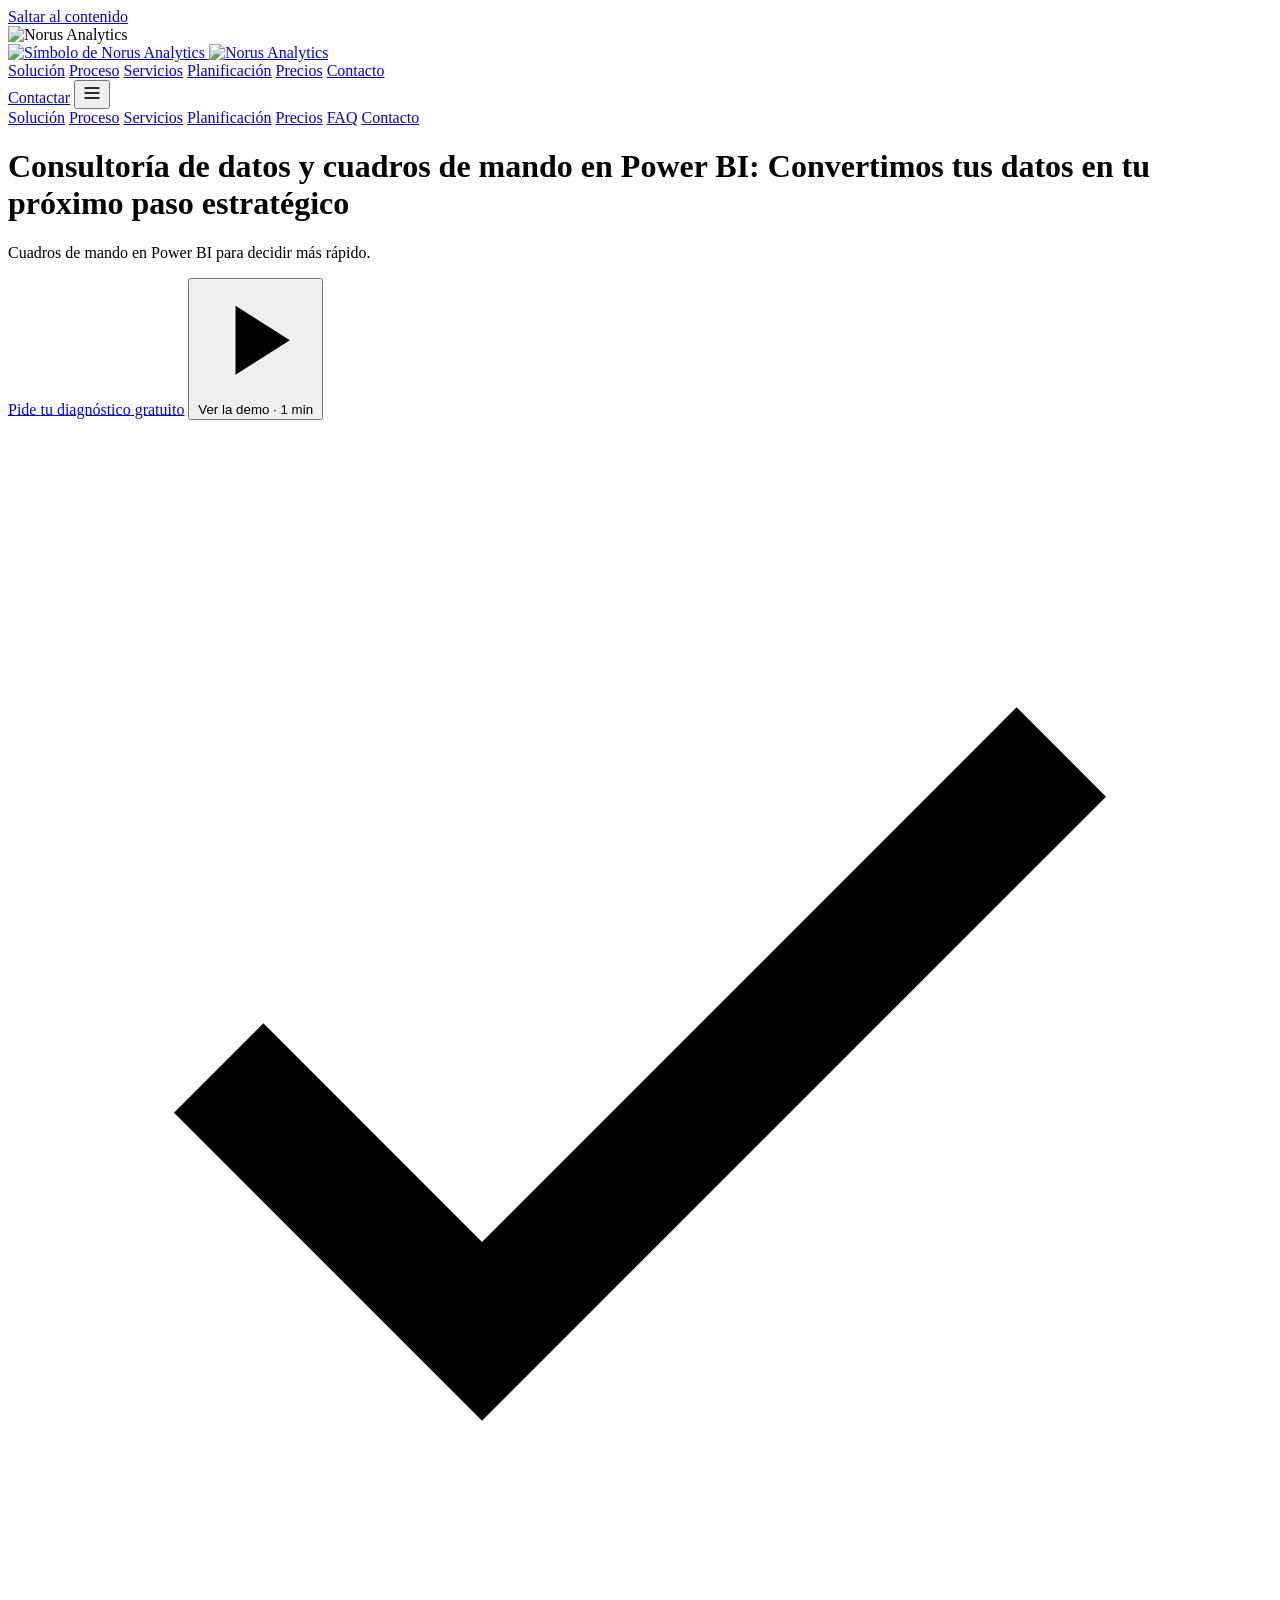
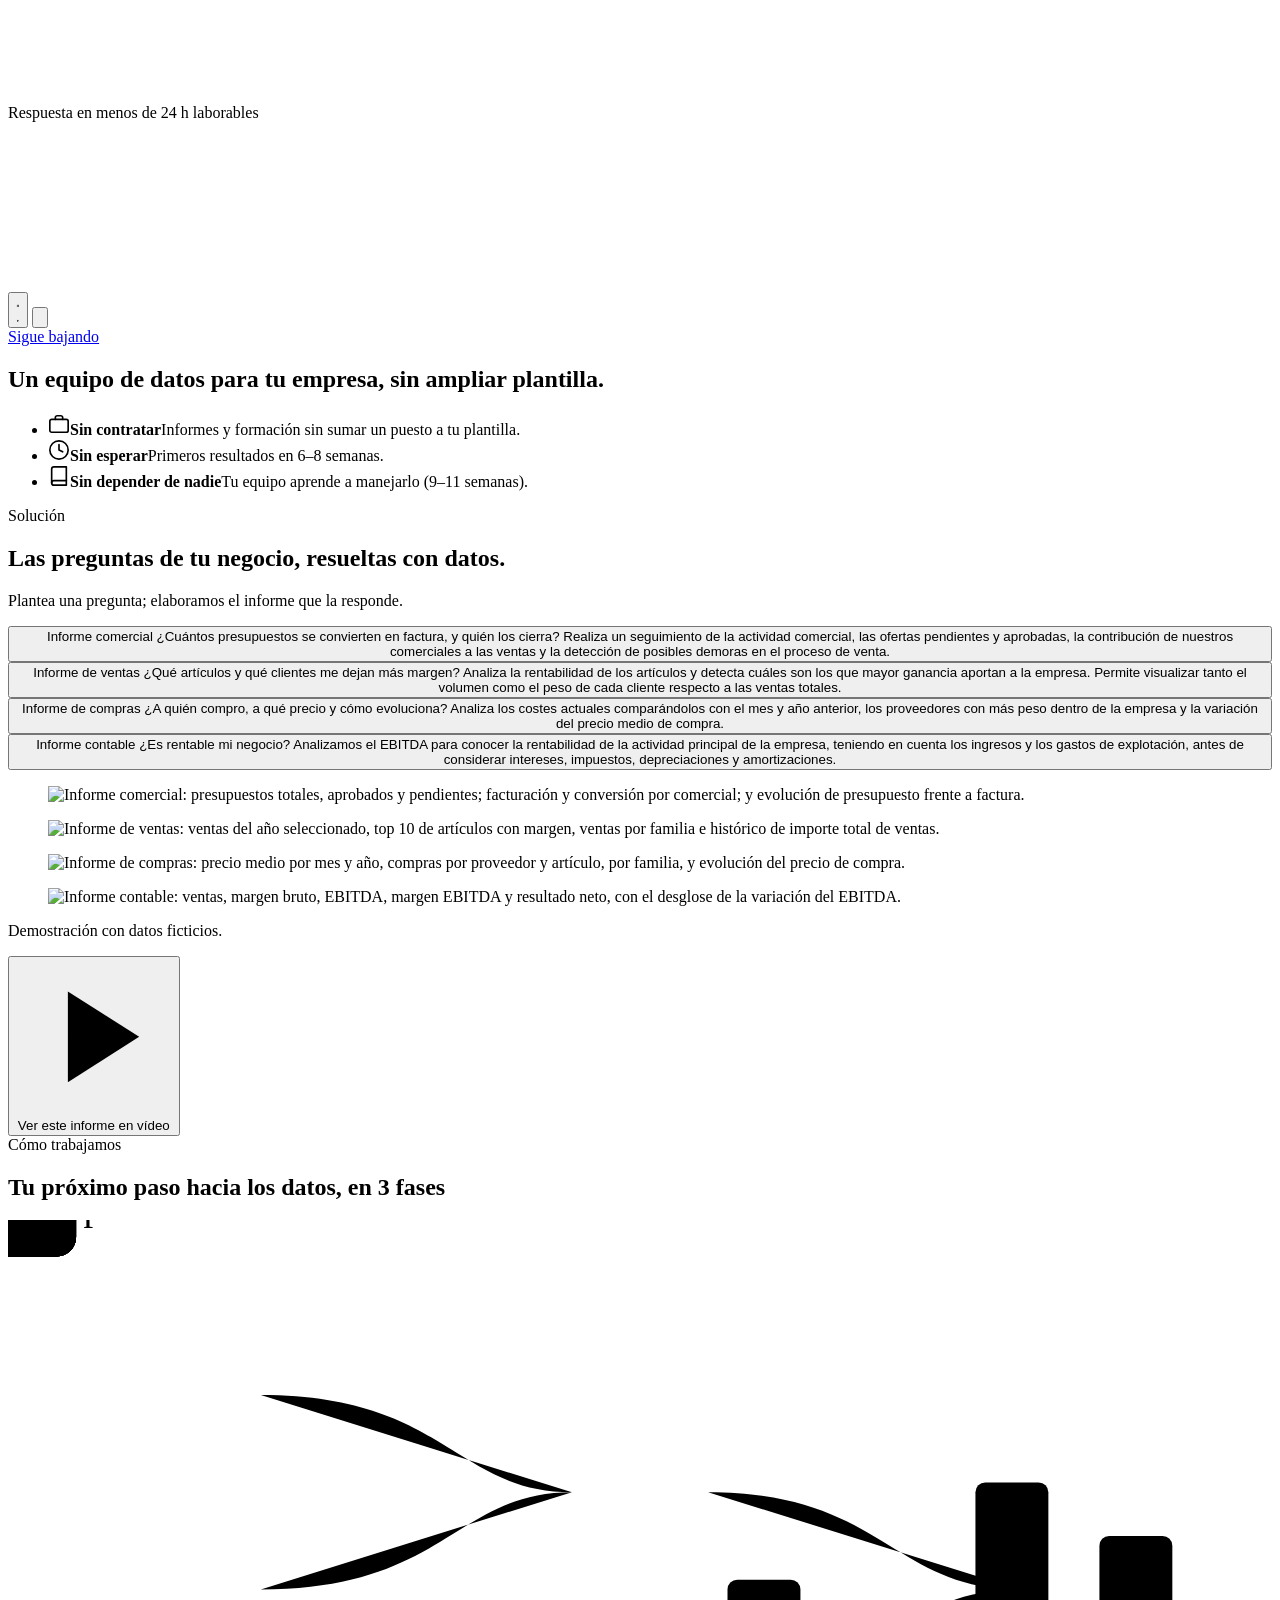
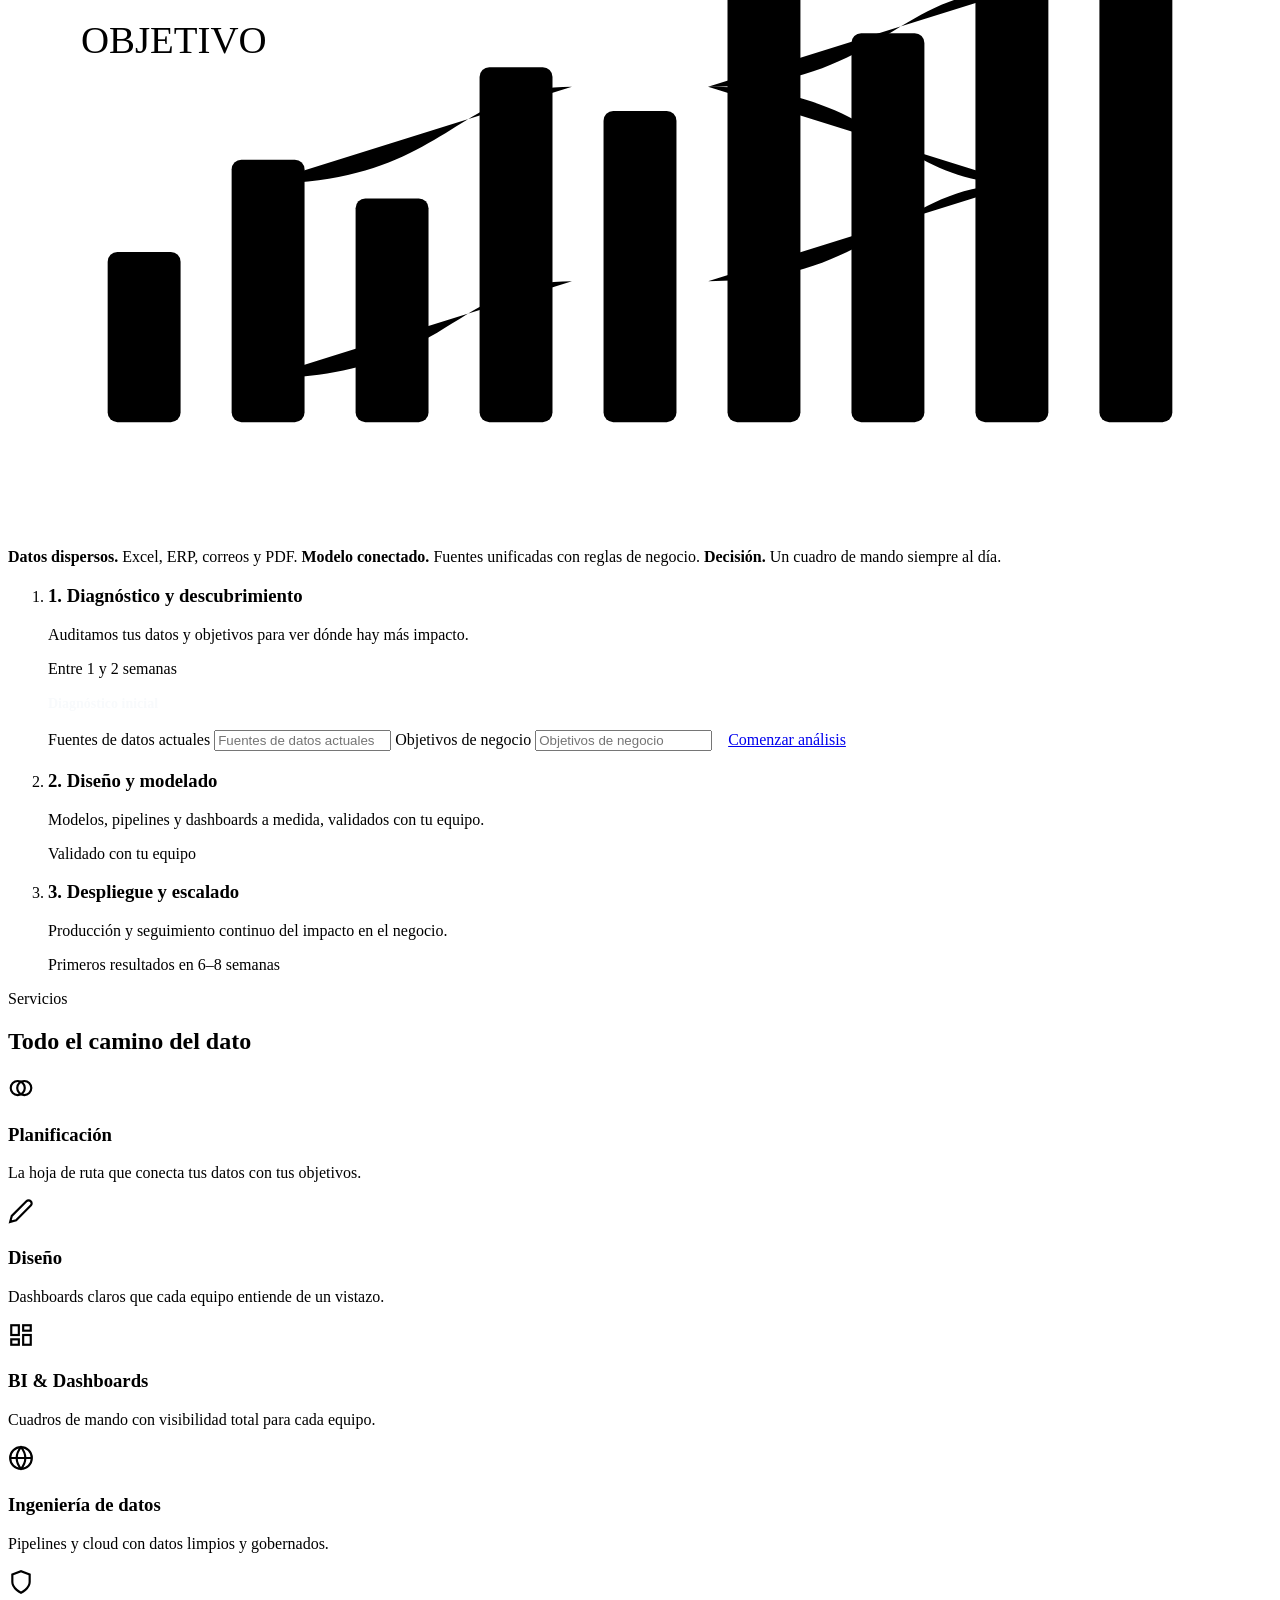
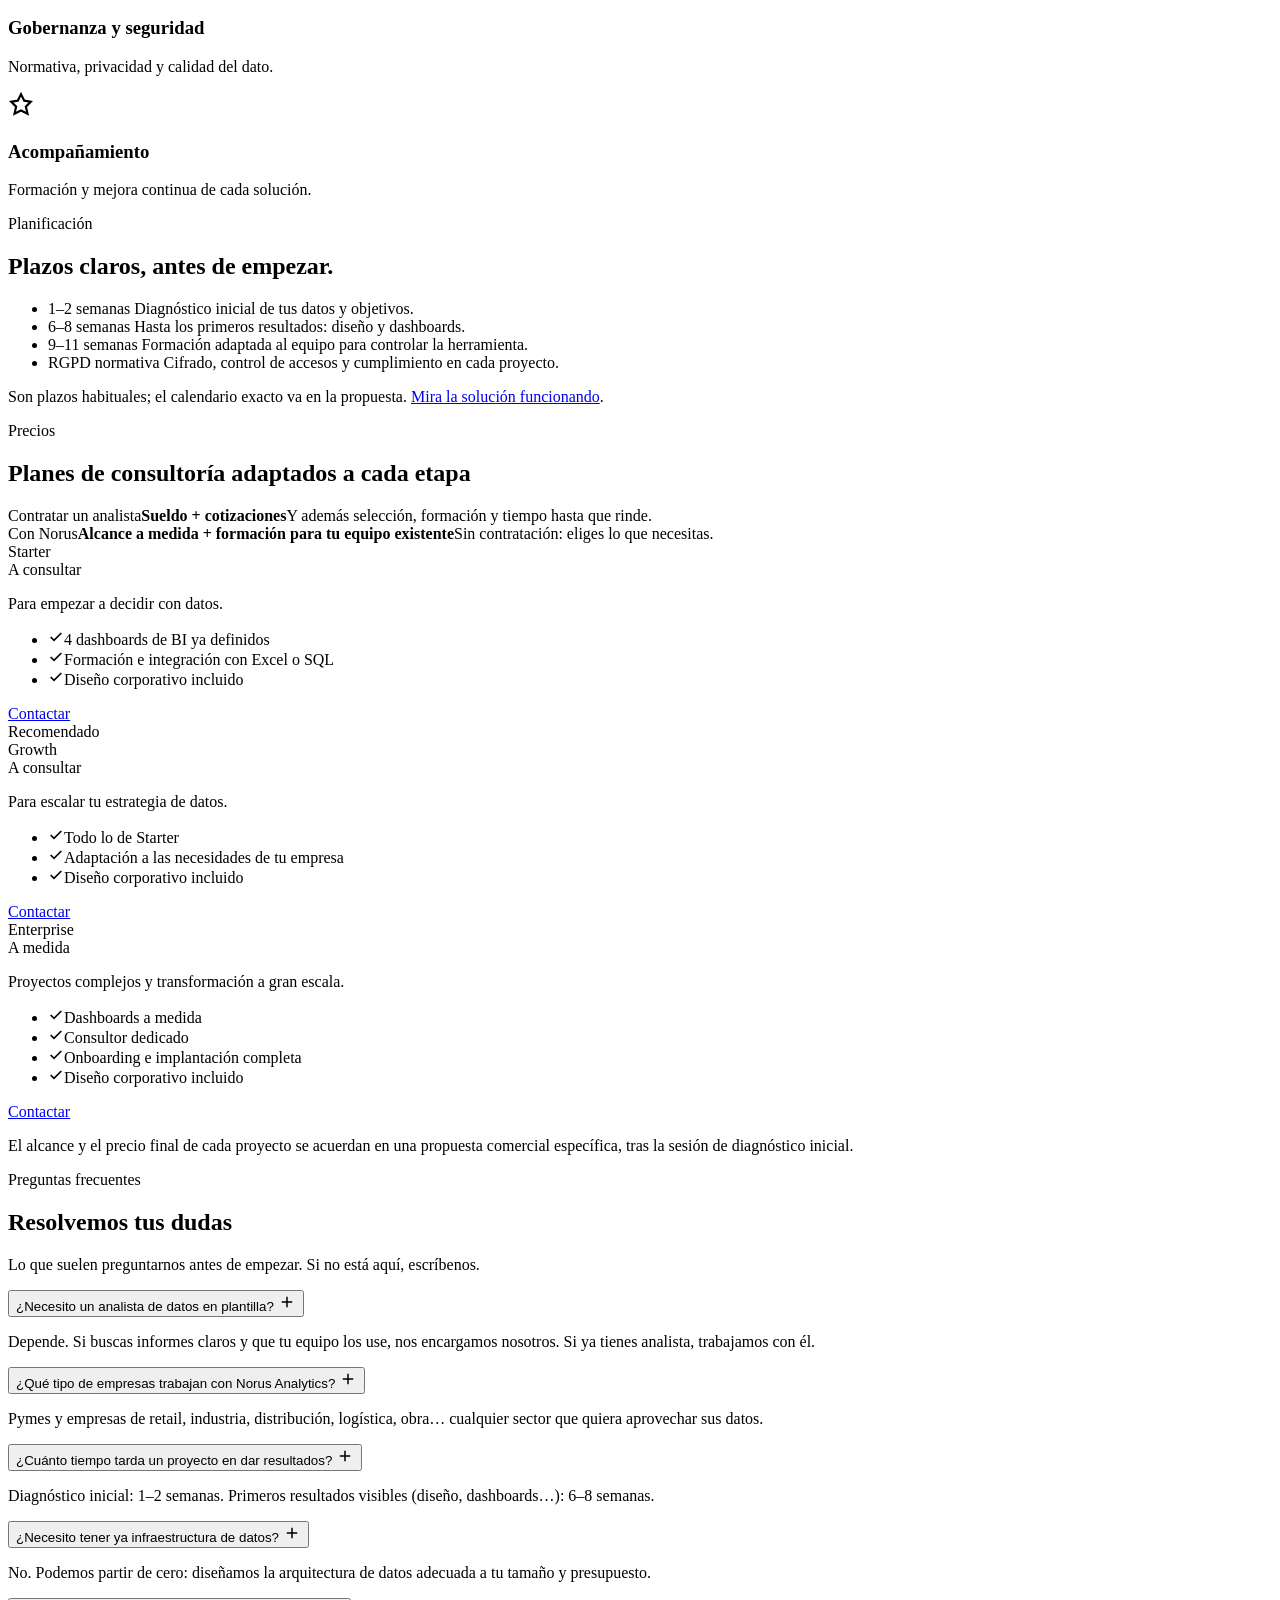
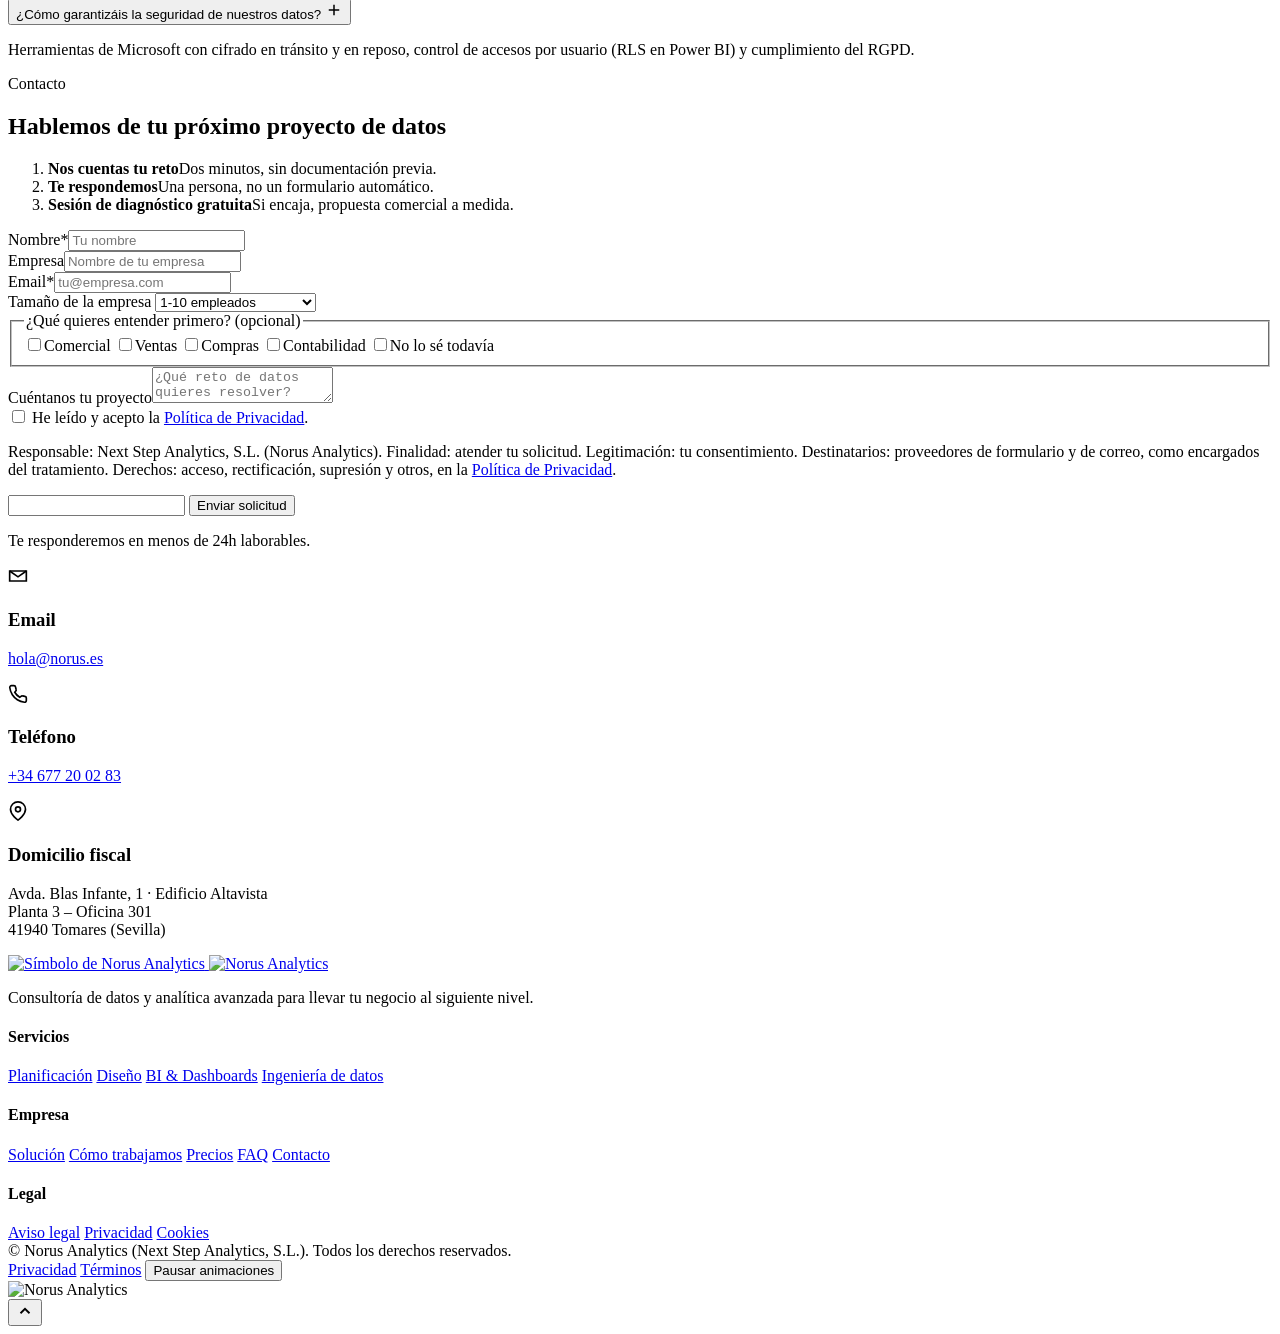
==== index.html @ a2902f73 "Add files via upload" ====
<!DOCTYPE html>
<html lang="es">
<head>
<meta charset="UTF-8" />
<meta http-equiv="Content-Security-Policy" content="default-src 'self'; script-src 'self'; style-src 'self' 'unsafe-inline'; font-src 'self'; img-src 'self' data:; media-src 'self'; connect-src 'self' https://formspree.io; form-action 'self' https://formspree.io; object-src 'none'; base-uri 'self'" />
<meta name="viewport" content="width=device-width, initial-scale=1.0" />
<title>Norus Analytics — Consultoría de datos y Power BI</title>
<meta name="description" content="Cuadros de mando en Power BI para ventas, compras y contabilidad, con consultoría de datos a medida. Diagnóstico inicial gratuito." />
<meta name="robots" content="index, follow, max-image-preview:large" />
<link rel="alternate" hreflang="es" href="https://norus.es/" />

<noscript><style>.reveal,.wi{opacity:1!important;transform:none!important}</style></noscript>

<link rel="canonical" href="https://norus.es/" />

<meta property="og:type" content="website" />
<meta property="og:site_name" content="Norus Analytics" />
<meta property="og:locale" content="es_ES" />
<meta property="og:title" content="Norus Analytics — Consultoría de datos y Power BI" />
<meta property="og:description" content="Convertimos tus datos en tu próximo paso estratégico. Cuadros de mando en Power BI para ventas, compras y contabilidad, con diagnóstico inicial gratuito." />
<meta property="og:url" content="https://norus.es/" />
<meta property="og:image" content="https://norus.es/assets/img/og-cover.png" />
<meta property="og:image:width" content="1200" />
<meta property="og:image:height" content="630" />
<meta property="og:image:alt" content="Norus Analytics: convertimos tus datos en tu próximo paso estratégico" />
<meta name="twitter:card" content="summary_large_image" />
<meta name="twitter:title" content="Norus Analytics — Consultoría de datos y Power BI" />
<meta name="twitter:description" content="Convertimos tus datos en tu próximo paso estratégico. Cuadros de mando en Power BI para ventas, compras y contabilidad, con diagnóstico inicial gratuito." />
<meta name="twitter:image" content="https://norus.es/assets/img/og-cover.png" />

<meta name="theme-color" content="#080B12" />

<link rel="icon" href="assets/img/favicon-32.png" sizes="32x32" type="image/png" />
<link rel="icon" href="assets/img/favicon-64.png" sizes="64x64" type="image/png" />
<link rel="apple-touch-icon" href="assets/img/favicon-180.png" />

<link rel="preload" href="assets/fonts/inter-4-latin.woff2" as="font" type="font/woff2" crossorigin />
<link rel="stylesheet" href="assets/css/norus-web.min.css?v=3bb526b3" />
<script src="assets/js/norus-motion-pref.js?v=bc20a410"></script>

<script type="application/ld+json">
{
  "@context": "https://schema.org",
  "@graph": [
    {
      "@type": "Organization",
      "@id": "https://norus.es/#org",
      "name": "Norus Analytics",
      "legalName": "Next Step Analytics, S.L.",
      "slogan": "Convertimos tus datos en tu próximo paso estratégico",
      "url": "https://norus.es/",
      "logo": "https://norus.es/assets/img/favicon-512.png",
      "email": "hola@norus.es",
      "telephone": "+34677200283",
      "address": {
        "@type": "PostalAddress",
        "streetAddress": "Avda. Blas Infante, 1, Edificio Altavista, Planta 3, Oficina 301",
        "postalCode": "41940",
        "addressLocality": "Tomares",
        "addressRegion": "Sevilla",
        "addressCountry": "ES"
      }
    },
    {
      "@type": "WebSite",
      "@id": "https://norus.es/#web",
      "url": "https://norus.es/",
      "name": "Norus Analytics",
      "alternateName": "Norus",
      "inLanguage": "es-ES",
      "publisher": { "@id": "https://norus.es/#org" }
    },
    {
      "@type": "ProfessionalService",
      "@id": "https://norus.es/#service",
      "name": "Norus Analytics",
      "url": "https://norus.es/",
      "description": "Cuadros de mando en Power BI para ventas, compras y contabilidad, con consultoría de datos, ingeniería de datos y gobernanza del dato.",
      "serviceType": ["Consultoría de datos", "Cuadros de mando en Power BI", "Business Intelligence", "Ingeniería de datos", "Gobernanza del dato"],
      "knowsAbout": ["Power BI", "Business Intelligence", "SQL Server", "Excel"],
      "telephone": "+34677200283",
      "email": "hola@norus.es",
      "address": {
        "@type": "PostalAddress",
        "streetAddress": "Avda. Blas Infante, 1, Edificio Altavista, Planta 3, Oficina 301",
        "postalCode": "41940",
        "addressLocality": "Tomares",
        "addressRegion": "Sevilla",
        "addressCountry": "ES"
      },
      "areaServed": { "@type": "Country", "name": "España" },
      "provider": { "@id": "https://norus.es/#org" }
    }
  ]
}
</script>
</head>
<body>
<a class="skip-link" href="#contenido">Saltar al contenido</a>

<div id="vantaBg" class="vanta-bg"></div>
<div class="bg-scrim" aria-hidden="true"></div>

<div class="preloader" id="preloader">
  <div class="preloader-mark">
    <img src="assets/img/logo-preloader-1100.webp" alt="Norus Analytics"
         class="preloader-logo" width="660" height="431" fetchpriority="high" />
  </div>
  <div class="preloader-bar"><span id="preloaderFill"></span></div>
</div>

<nav class="navbar" id="navbar" aria-label="Principal">
  <div class="container nav-inner">
    <a href="#home" class="brand" aria-label="Norus Analytics">
      <img src="assets/img/logo-mark-140.webp" alt="Símbolo de Norus Analytics" class="brand-mark" width="38" height="44" />
      <span class="brand-divider" aria-hidden="true"></span>
      <img src="assets/img/logo-palabra.svg" alt="Norus Analytics" class="brand-palabra" width="588" height="185" />
    </a>

    <div class="nav-links">
      <a href="#solucion" data-nav="solucion">Solución</a>
      <a href="#proceso" data-nav="proceso">Proceso</a>
      <a href="#servicios" data-nav="servicios">Servicios</a>
      <a href="#planificacion" data-nav="planificacion">Planificación</a>
      <a href="#precios" data-nav="precios">Precios</a>
      <a href="#contacto" data-nav="contacto">Contacto</a>
    </div>

    <div class="nav-cta">
      <a href="#contacto" class="btn btn-primary btn-sm magnetic-btn">Contactar</a>
      <button class="nav-toggle" id="navToggle" aria-label="Abrir menú"
              aria-expanded="false" aria-controls="mobileMenu">
        <svg width="20" height="20" viewBox="0 0 24 24" fill="none" stroke="currentColor" stroke-width="2"><line x1="3" y1="6" x2="21" y2="6"/><line x1="3" y1="12" x2="21" y2="12"/><line x1="3" y1="18" x2="21" y2="18"/></svg>
      </button>
    </div>

    <div class="mobile-menu" id="mobileMenu" data-lenis-prevent>
      <a href="#solucion">Solución</a>
      <a href="#proceso">Proceso</a>
      <a href="#servicios">Servicios</a>
      <a href="#planificacion">Planificación</a>
      <a href="#precios">Precios</a>
      <a href="#faq">FAQ</a>
      <a href="#contacto">Contacto</a>
    </div>
  </div>
  <span class="nav-progress" id="navProgress" aria-hidden="true"></span>
</nav>

<main id="contenido">
<header class="hero" id="home">
  <div class="hero-bg"></div>
  <div class="container">
    <div class="hero-split">

      <div class="hero-copy">
        <h1 data-split><span class="h1-kicker">Consultoría de datos y cuadros de mando en Power BI</span><span class="sr-only">: </span> Convertimos tus datos en tu <span class="accent">próximo paso</span> estratégico</h1>
        <p class="lead reveal" style="--rd:0">Cuadros de mando en Power BI para decidir más rápido.</p>

        <div class="hero-cta reveal" style="--rd:1">
          <a href="#contacto" class="btn btn-primary magnetic-btn">Pide tu diagnóstico gratuito</a>
          <button type="button" class="btn btn-ghost btn-demo" data-demo-open data-demo-t="0">
            <svg class="btn-ico" viewBox="0 0 24 24" fill="currentColor" aria-hidden="true"><path d="M8 5v14l11-7z"/></svg>
            Ver la demo · 1 min
          </button>
        </div>

        <p class="hero-trust reveal" style="--rd:2">
          <svg viewBox="0 0 24 24" fill="none" stroke="currentColor" stroke-width="2.4" aria-hidden="true"><path d="M20 6L9 17l-5-5"/></svg>
          Respuesta en menos de 24 h laborables
        </p>
      </div>

      <div class="hero-rig" id="heroRig">
        <div class="rig-stage">
          <div class="rig-glow" aria-hidden="true"></div>

          <div class="rig-scene">
            <div class="panel">
              <span class="panel-face panel-top" aria-hidden="true"></span>
              <span class="panel-face panel-bottom" aria-hidden="true"></span>
              <span class="panel-face panel-left" aria-hidden="true"></span>
              <span class="panel-face panel-right" aria-hidden="true"></span>
              <span class="panel-back" aria-hidden="true"></span>
              <span class="panel-hump" aria-hidden="true"></span>

              <div class="panel-front">
                <div class="monitor-screen">
                  <video id="heroVideo" class="monitor-video"
                         src="assets/video/norus-corporativo.mp4?v=1"
                         poster="assets/img/corporativo-poster.webp"
                         preload="metadata" autoplay muted loop playsinline></video>
                  <span class="screen-sheen" aria-hidden="true"></span>
                  <span class="screen-env" aria-hidden="true"></span>
                  <span class="screen-vignette" aria-hidden="true"></span>
                </div>
                <div class="monitor-chin">
                  <button class="chin-btn" id="heroVideoToggle" type="button" data-state="playing" aria-label="Pausar la demostración">
                    <svg class="ico-pause" viewBox="0 0 24 24" fill="currentColor" aria-hidden="true"><rect x="6" y="5" width="4" height="14" rx="1"/><rect x="14" y="5" width="4" height="14" rx="1"/></svg>
                    <svg class="ico-play" viewBox="0 0 24 24" fill="currentColor" aria-hidden="true"><path d="M8 5v14l11-7z"/></svg>
                  </button>
                  <button class="chin-btn" type="button" data-demo-open aria-label="Ver la demostración a pantalla completa">
                    <svg viewBox="0 0 24 24" fill="none" stroke="currentColor" stroke-width="2.4" stroke-linecap="round" stroke-linejoin="round" aria-hidden="true"><path d="M15 3h6v6M9 21H3v-6M21 3l-7 7M3 21l7-7"/></svg>
                  </button>
                </div>
              </div>
            </div>

            <div class="stand" aria-hidden="true">
              <span class="stand-base"><i></i></span>
              <span class="stand-neck"><i></i></span>
            </div>

            <span class="rig-table" aria-hidden="true"></span>
          </div>
        </div>
      </div>

    </div>

    <a class="hero-scroll" href="#servicios">
      <span class="hs-rail" aria-hidden="true"></span>
      Sigue bajando
    </a>
  </div>
</header>

<dialog class="demo-modal" id="demoModal" aria-labelledby="demoModalTitle">
  <div class="demo-modal-head">
    <div>
      <h2 id="demoModalTitle">Sistema de Inteligencia · demostración con Power BI</h2>
      <p>Informe comercial, ventas, compras y contable construido por Norus Analytics.</p>
    </div>
    <button type="button" class="demo-close" aria-label="Cerrar la demostración">
      <svg width="18" height="18" viewBox="0 0 24 24" fill="none" stroke="currentColor" stroke-width="2.2"><path d="M18 6L6 18M6 6l12 12"/></svg>
    </button>
  </div>
  <div class="demo-chapters" role="group" aria-label="Ir a un informe">
    <button type="button" data-t="12" aria-pressed="false">Comercial</button>
    <button type="button" data-t="20" aria-pressed="false">Ventas</button>
    <button type="button" data-t="28" aria-pressed="false">Compras</button>
    <button type="button" data-t="36" aria-pressed="false">Contable</button>
  </div>
  <video id="demoModalVideo" src="assets/video/norus-corporativo.mp4?v=1" poster="assets/img/corporativo-poster.webp" preload="none" controls playsinline></video>
</dialog>

<div class="scroll-funnel" aria-hidden="true">
  <span class="sf-beam"></span>
  <span class="sf-haze"></span>
</div>

<section class="ventajas" aria-labelledby="ventajas-t">
  <div class="container">
    <h2 class="ventajas-t" id="ventajas-t">Un equipo de datos para tu empresa, sin ampliar plantilla.</h2>
    <ul class="ventajas-list" data-stagger>
      <li><span class="v-ico" aria-hidden="true"><svg width="22" height="22" viewBox="0 0 24 24" fill="none" stroke="currentColor" stroke-width="1.8" stroke-linecap="round" stroke-linejoin="round"><rect x="2" y="7" width="20" height="14" rx="2"/><path d="M16 7V5a2 2 0 0 0-2-2h-4a2 2 0 0 0-2 2v2"/></svg></span><b>Sin contratar</b><span>Informes y formación sin sumar un puesto a tu plantilla.</span></li>
      <li><span class="v-ico" aria-hidden="true"><svg width="22" height="22" viewBox="0 0 24 24" fill="none" stroke="currentColor" stroke-width="1.8" stroke-linecap="round" stroke-linejoin="round"><circle cx="12" cy="12" r="10"/><path d="M12 6v6l4 2"/></svg></span><b>Sin esperar</b><span>Primeros resultados en 6–8 semanas.</span></li>
      <li><span class="v-ico" aria-hidden="true"><svg width="22" height="22" viewBox="0 0 24 24" fill="none" stroke="currentColor" stroke-width="1.8" stroke-linecap="round" stroke-linejoin="round"><path d="M4 19.5A2.5 2.5 0 0 1 6.5 17H20"/><path d="M6.5 2H20v20H6.5A2.5 2.5 0 0 1 4 19.5v-15A2.5 2.5 0 0 1 6.5 2z"/></svg></span><b>Sin depender de nadie</b><span>Tu equipo aprende a manejarlo (9–11 semanas).</span></li>
    </ul>
  </div>
</section>

<section class="section" id="solucion" aria-labelledby="solucion-t">
  <div class="section-glow"><span class="g1"></span><span class="g2"></span></div>
  <div class="container">
    <header class="sec-head">
      <div class="eyebrow">Solución</div>
      <h2 class="h2" id="solucion-t" data-split>Las preguntas de tu negocio, resueltas con datos.</h2>
      <div class="sec-side">
        <p>Plantea una pregunta; elaboramos el informe que la responde.</p>
      </div>
    </header>

    <div class="explorer reveal" data-explorer>
      <div class="explorer-tabs" role="tablist" aria-label="Preguntas y sus informes">
        <button class="et" role="tab" id="et-comercial" aria-selected="true" aria-controls="shot-comercial" data-t="12">
          <span class="et-n">Informe comercial</span>
          <span class="et-q">¿Cuántos presupuestos se convierten en factura, y quién los cierra?</span>
          <span class="et-d"><span>Realiza un seguimiento de la actividad comercial, las ofertas pendientes y aprobadas, la contribución de nuestros comerciales a las ventas y la detección de posibles demoras en el proceso de venta.</span></span>
        </button>
        <button class="et" role="tab" id="et-ventas" aria-selected="false" aria-controls="shot-ventas" tabindex="-1" data-t="20">
          <span class="et-n">Informe de ventas</span>
          <span class="et-q">¿Qué artículos y qué clientes me dejan más margen?</span>
          <span class="et-d"><span>Analiza la rentabilidad de los artículos y detecta cuáles son los que mayor ganancia aportan a la empresa. Permite visualizar tanto el volumen como el peso de cada cliente respecto a las ventas totales.</span></span>
        </button>
        <button class="et" role="tab" id="et-compras" aria-selected="false" aria-controls="shot-compras" tabindex="-1" data-t="28">
          <span class="et-n">Informe de compras</span>
          <span class="et-q">¿A quién compro, a qué precio y cómo evoluciona?</span>
          <span class="et-d"><span>Analiza los costes actuales comparándolos con el mes y año anterior, los proveedores con más peso dentro de la empresa y la variación del precio medio de compra.</span></span>
        </button>
        <button class="et" role="tab" id="et-contable" aria-selected="false" aria-controls="shot-contable" tabindex="-1" data-t="36">
          <span class="et-n">Informe contable</span>
          <span class="et-q">¿Es rentable mi negocio?</span>
          <span class="et-d"><span>Analizamos el EBITDA para conocer la rentabilidad de la actividad principal de la empresa, teniendo en cuenta los ingresos y los gastos de explotación, antes de considerar intereses, impuestos, depreciaciones y amortizaciones.</span></span>
        </button>
      </div>

      <div class="explorer-stage">
        <div class="shots">
          <figure class="shot is-active" role="tabpanel" id="shot-comercial" aria-labelledby="et-comercial">
            <img src="assets/img/informe-comercial.webp?v=2" width="1260" height="708" loading="lazy" decoding="async"
                 alt="Informe comercial: presupuestos totales, aprobados y pendientes; facturación y conversión por comercial; y evolución de presupuesto frente a factura." />
          </figure>
          <figure class="shot" role="tabpanel" id="shot-ventas" aria-labelledby="et-ventas">
            <img src="assets/img/informe-ventas.webp?v=2" width="1260" height="708" loading="lazy" decoding="async"
                 alt="Informe de ventas: ventas del año seleccionado, top 10 de artículos con margen, ventas por familia e histórico de importe total de ventas." />
          </figure>
          <figure class="shot" role="tabpanel" id="shot-compras" aria-labelledby="et-compras">
            <img src="assets/img/informe-compras.webp?v=2" width="1260" height="708" loading="lazy" decoding="async"
                 alt="Informe de compras: precio medio por mes y año, compras por proveedor y artículo, por familia, y evolución del precio de compra." />
          </figure>
          <figure class="shot" role="tabpanel" id="shot-contable" aria-labelledby="et-contable">
            <img src="assets/img/informe-contable.webp?v=2" width="1260" height="708" loading="lazy" decoding="async"
                 alt="Informe contable: ventas, margen bruto, EBITDA, margen EBITDA y resultado neto, con el desglose de la variación del EBITDA." />
          </figure>
        </div>
        <div class="shot-bar">
          <p class="shot-note">Demostración con datos ficticios.</p>
          <button type="button" class="btn btn-ghost shot-open" data-demo-open data-demo-t="12" id="shotOpen">
            <svg class="btn-ico" viewBox="0 0 24 24" fill="currentColor" aria-hidden="true"><path d="M8 5v14l11-7z"/></svg>
            Ver este informe en vídeo
          </button>
        </div>
      </div>
    </div>
  </div>
</section>

<section class="section" id="proceso" aria-labelledby="proceso-t">
  <div class="section-glow"><span class="g1" style="left:60%; top:-10%;"></span><span class="g2" style="left:-10%; right:auto;"></span></div>
  <div class="container">
    <header class="sec-head">
      <div class="eyebrow">Cómo trabajamos</div>
      <h2 class="h2" id="proceso-t" data-split>Tu próximo paso hacia los datos, en 3 fases</h2>
    </header>

    <div class="journey" id="journey" data-act="3">
      <div class="journey-stage" aria-hidden="true">
        <svg class="jv" viewBox="0 0 520 380" focusable="false">
          <path class="ln" style="--i:0" pathLength="1" d="M104,72 C180,72 184,112 232,112"/>
          <path class="ln" style="--i:1" pathLength="1" d="M104,152 C180,152 184,112 232,112"/>
          <path class="ln" style="--i:2" pathLength="1" d="M104,232 C180,232 184,192 232,192"/>
          <path class="ln" style="--i:3" pathLength="1" d="M104,312 C180,312 184,272 232,272"/>
          <path class="ln" style="--i:4" pathLength="1" d="M288,112 C360,112 364,152 416,152"/>
          <path class="ln" style="--i:5" pathLength="1" d="M288,192 C360,192 364,152 416,152"/>
          <path class="ln" style="--i:6" pathLength="1" d="M288,192 C360,192 364,232 416,232"/>
          <path class="ln" style="--i:7" pathLength="1" d="M288,272 C360,272 364,232 416,232"/>

          <line class="base" x1="30" y1="332" x2="490" y2="332"/>
          <line class="tgt" x1="30" y1="188" x2="490" y2="188"/>
          <text class="lbl" x="30" y="178">OBJETIVO</text>
          <rect class="bar" style="--i:0" x="41"  y="260" width="30" height="70"  rx="4"/>
          <rect class="bar" style="--i:1" x="92"  y="222" width="30" height="108" rx="4"/>
          <rect class="bar" style="--i:2" x="143" y="238" width="30" height="92"  rx="4"/>
          <rect class="bar" style="--i:3" x="194" y="184" width="30" height="146" rx="4"/>
          <rect class="bar" style="--i:4" x="245" y="202" width="30" height="128" rx="4"/>
          <rect class="bar" style="--i:5" x="296" y="148" width="30" height="182" rx="4"/>
          <rect class="bar" style="--i:6" x="347" y="170" width="30" height="160" rx="4"/>
          <rect class="bar peak" style="--i:7" x="398" y="108" width="30" height="222" rx="4"/>
          <rect class="bar" style="--i:8" x="449" y="130" width="30" height="200" rx="4"/>

          <g class="n" style="--i:0; --x1:78;  --y1:62;  --r1:-11deg; --x2:76;  --y2:72;  --x3:56;  --y3:256">
            <rect class="nr" x="-28" y="-15" width="56" height="30" rx="8"/><text class="nt t1">Excel</text><text class="nt t2">Ventas</text></g>
          <g class="n" style="--i:1; --x1:214; --y1:40;  --r1:7deg;   --x2:76;  --y2:152; --x3:107; --y3:218">
            <rect class="nr" x="-28" y="-15" width="56" height="30" rx="8"/><text class="nt t1">ERP</text><text class="nt t2">Compras</text></g>
          <g class="n" style="--i:2; --x1:372; --y1:78;  --r1:-5deg;  --x2:76;  --y2:232; --x3:158; --y3:234">
            <rect class="nr" x="-28" y="-15" width="56" height="30" rx="8"/><text class="nt t1">CSV</text><text class="nt t2">Clientes</text></g>
          <g class="n" style="--i:3; --x1:452; --y1:44;  --r1:12deg;  --x2:76;  --y2:312; --x3:209; --y3:180">
            <rect class="nr" x="-28" y="-15" width="56" height="30" rx="8"/><text class="nt t1">PDF</text><text class="nt t2">Contab.</text></g>
          <g class="n" style="--i:4; --x1:120; --y1:176; --r1:9deg;   --x2:260; --y2:112; --x3:260; --y3:198">
            <rect class="nr" x="-28" y="-15" width="56" height="30" rx="8"/><text class="nt t1">Correo</text><text class="nt t2">Modelo</text></g>
          <g class="n" style="--i:5; --x1:300; --y1:150; --r1:-13deg; --x2:260; --y2:192; --x3:311; --y3:144">
            <rect class="nr" x="-28" y="-15" width="56" height="30" rx="8"/><text class="nt t1">Hoja</text><text class="nt t2">Reglas</text></g>
          <g class="n" style="--i:6; --x1:446; --y1:214; --r1:5deg;   --x2:260; --y2:272; --x3:362; --y3:166">
            <rect class="nr" x="-28" y="-15" width="56" height="30" rx="8"/><text class="nt t1">SQL</text><text class="nt t2">Calidad</text></g>
          <g class="n" style="--i:7; --x1:70;  --y1:316; --r1:-8deg;  --x2:444; --y2:152; --x3:413; --y3:104">
            <rect class="nr" x="-28" y="-15" width="56" height="30" rx="8"/><text class="nt t1">Facturas</text><text class="nt t2">KPIs</text></g>
          <g class="n" style="--i:8; --x1:262; --y1:282; --r1:11deg;  --x2:444; --y2:232; --x3:464; --y3:126">
            <rect class="nr" x="-28" y="-15" width="56" height="30" rx="8"/><text class="nt t1">Notas</text><text class="nt t2">Informe</text></g>
        </svg>
        <div class="jv-cap">
          <span data-cap="1"><b>Datos dispersos.</b> Excel, ERP, correos y PDF.</span>
          <span data-cap="2"><b>Modelo conectado.</b> Fuentes unificadas con reglas de negocio.</span>
          <span data-cap="3"><b>Decisión.</b> Un cuadro de mando siempre al día.</span>
        </div>
      </div>

      <ol class="journey-steps">
        <li class="jstep" data-act="1">
          <h3><span class="jn">1.</span> Diagnóstico y descubrimiento</h3>
          <p>Auditamos tus datos y objetivos para ver dónde hay más impacto.</p>
          <span class="j-meta">Entre 1 y 2 semanas</span>
          <div class="mock-panel">
            <h4 style="font-size:max(13px, 0.875rem); margin-bottom:1.125rem; color:#F8FAFC;">Diagnóstico inicial</h4>
            <label class="sr-only" for="diagFuentes">Fuentes de datos actuales</label>
            <input type="text" class="mock-field" id="diagFuentes" placeholder="Fuentes de datos actuales" autocomplete="off" />
            <label class="sr-only" for="diagObjetivos">Objetivos de negocio</label>
            <input type="text" class="mock-field" id="diagObjetivos" placeholder="Objetivos de negocio" autocomplete="off" />
            <a href="#contacto" class="btn btn-primary btn-block magnetic-btn" style="padding:0.75rem;" id="diagStartBtn">Comenzar análisis</a>
          </div>
        </li>
        <li class="jstep" data-act="2">
          <h3><span class="jn">2.</span> Diseño y modelado</h3>
          <p>Modelos, pipelines y dashboards a medida, validados con tu equipo.</p>
          <span class="j-meta">Validado con tu equipo</span>
        </li>
        <li class="jstep" data-act="3">
          <h3><span class="jn">3.</span> Despliegue y escalado</h3>
          <p>Producción y seguimiento continuo del impacto en el negocio.</p>
          <span class="j-meta">Primeros resultados en 6–8 semanas</span>
        </li>
      </ol>
    </div>
  </div>
</section>

<section class="section" id="servicios">
  <div class="section-glow"><span class="g1"></span><span class="g2"></span></div>
  <div class="container">
    <header class="sec-head">
      <div class="eyebrow">Servicios</div>
      <h2 class="h2" data-split>Todo el camino del dato</h2>
    </header>

    <div class="card-grid" data-stagger data-carousel="Servicios">
      <div class="card" data-spot>
        <div class="card-icon">
          <svg width="26" height="26" viewBox="0 0 24 24" fill="none" stroke="currentColor" stroke-width="2"><circle cx="9" cy="12" r="6.5"/><circle cx="15" cy="12" r="6.5"/></svg>
        </div>
        <h3>Planificación</h3>
        <p>La hoja de ruta que conecta tus datos con tus objetivos.</p>
      </div>
      <div class="card" data-spot>
        <div class="card-icon">
          <svg width="26" height="26" viewBox="0 0 24 24" fill="none" stroke="currentColor" stroke-width="2"><path d="M17 3a2.828 2.828 0 1 1 4 4L7.5 20.5 2 22l1.5-5.5L17 3z"/></svg>
        </div>
        <h3>Diseño</h3>
        <p>Dashboards claros que cada equipo entiende de un vistazo.</p>
      </div>
      <div class="card" data-spot>
        <div class="card-icon">
          <svg width="26" height="26" viewBox="0 0 24 24" fill="none" stroke="currentColor" stroke-width="2"><rect x="3" y="3" width="7" height="9"/><rect x="14" y="3" width="7" height="5"/><rect x="14" y="12" width="7" height="9"/><rect x="3" y="16" width="7" height="5"/></svg>
        </div>
        <h3>BI &amp; Dashboards</h3>
        <p>Cuadros de mando con visibilidad total para cada equipo.</p>
      </div>
      <div class="card" data-spot>
        <div class="card-icon">
          <svg width="26" height="26" viewBox="0 0 24 24" fill="none" stroke="currentColor" stroke-width="2"><circle cx="12" cy="12" r="10"/><path d="M2 12h20M12 2c2.5 3 4 7 4 10s-1.5 7-4 10c-2.5-3-4-7-4-10s1.5-7 4-10z"/></svg>
        </div>
        <h3>Ingeniería de datos</h3>
        <p>Pipelines y cloud con datos limpios y gobernados.</p>
      </div>
      <div class="card" data-spot>
        <div class="card-icon">
          <svg width="26" height="26" viewBox="0 0 24 24" fill="none" stroke="currentColor" stroke-width="2"><path d="M12 22s8-4 8-10V5l-8-3-8 3v7c0 6 8 10 8 10z"/></svg>
        </div>
        <h3>Gobernanza y seguridad</h3>
        <p>Normativa, privacidad y calidad del dato.</p>
      </div>
      <div class="card" data-spot>
        <div class="card-icon">
          <svg width="26" height="26" viewBox="0 0 24 24" fill="none" stroke="currentColor" stroke-width="2"><path d="M12 2l3 6 6 1-4.5 4.5L18 20l-6-3-6 3 1.5-6.5L3 9l6-1z"/></svg>
        </div>
        <h3>Acompañamiento</h3>
        <p>Formación y mejora continua de cada solución.</p>
      </div>
    </div>
  </div>
</section>

<section class="section section-tight" id="planificacion" aria-labelledby="planificacion-t">
  <div class="container">
    <header class="sec-head">
      <div class="eyebrow">Planificación</div>
      <h2 class="h2" id="planificacion-t" data-split>Plazos claros, antes de empezar.</h2>
    </header>
    <ul class="proof-list" data-stagger>
      <li class="proof-item">
        <span class="proof-n"><span class="rng">1<i>–</i>2</span></span>
        <span class="proof-u">semanas</span>
        <span class="proof-t">Diagnóstico inicial de tus datos y objetivos.</span>
      </li>
      <li class="proof-item">
        <span class="proof-n"><span class="rng">6<i>–</i>8</span></span>
        <span class="proof-u">semanas</span>
        <span class="proof-t">Hasta los primeros resultados: diseño y dashboards.</span>
      </li>
      <li class="proof-item">
        <span class="proof-n"><span class="rng">9<i>–</i>11</span></span>
        <span class="proof-u">semanas</span>
        <span class="proof-t">Formación adaptada al equipo para controlar la herramienta.</span>
      </li>
      <li class="proof-item">
        <span class="proof-n">RGPD</span>
        <span class="proof-u">normativa</span>
        <span class="proof-t">Cifrado, control de accesos y cumplimiento en cada proyecto.</span>
      </li>
    </ul>
    <p class="proof-foot">Son plazos habituales; el calendario exacto va en la propuesta. <a href="#solucion">Mira la solución funcionando</a>.</p>
  </div>
</section>

<section class="section" id="precios">
  <div class="section-glow"><span class="g1"></span><span class="g2"></span></div>
  <div class="container">
    <header class="sec-head">
      <div class="eyebrow">Precios</div>
      <h2 class="h2" data-split>Planes de consultoría adaptados a cada etapa</h2>
    </header>

    <div class="price-compare reveal">
      <div class="pc-col"><span class="pc-k">Contratar un analista</span><b>Sueldo + cotizaciones</b><span>Y además selección, formación y tiempo hasta que rinde.</span></div>
      <div class="pc-col pc-us"><span class="pc-k">Con Norus</span><b>Alcance a medida + formación para tu equipo existente</b><span>Sin contratación: eliges lo que necesitas.</span></div>
    </div>

    <div class="pricing-grid" data-stagger data-carousel="Planes">
      <div class="price-card" data-spot>
        <div class="plan-tag">Starter</div>
        <div class="price-value"><span class="amount">A consultar</span></div>
        <p class="price-desc">Para empezar a decidir con datos.</p>
        <ul class="price-features">
          <li><svg width="16" height="16" viewBox="0 0 24 24" fill="none" stroke="currentColor" stroke-width="2.5"><path d="M20 6L9 17l-5-5"/></svg>4 dashboards de BI ya definidos</li>
          <li><svg width="16" height="16" viewBox="0 0 24 24" fill="none" stroke="currentColor" stroke-width="2.5"><path d="M20 6L9 17l-5-5"/></svg>Formación e integración con Excel o SQL</li>
          <li><svg width="16" height="16" viewBox="0 0 24 24" fill="none" stroke="currentColor" stroke-width="2.5"><path d="M20 6L9 17l-5-5"/></svg>Diseño corporativo incluido</li>
        </ul>
        <a href="#contacto" class="btn btn-ghost btn-block">Contactar</a>
      </div>

      <div class="price-card featured" data-spot>
        <div class="price-badge">Recomendado</div>
        <div class="plan-tag">Growth</div>
        <div class="price-value"><span class="amount">A consultar</span></div>
        <p class="price-desc">Para escalar tu estrategia de datos.</p>
        <ul class="price-features">
          <li><svg width="16" height="16" viewBox="0 0 24 24" fill="none" stroke="currentColor" stroke-width="2.5"><path d="M20 6L9 17l-5-5"/></svg>Todo lo de Starter</li>
          <li><svg width="16" height="16" viewBox="0 0 24 24" fill="none" stroke="currentColor" stroke-width="2.5"><path d="M20 6L9 17l-5-5"/></svg>Adaptación a las necesidades de tu empresa</li>
          <li><svg width="16" height="16" viewBox="0 0 24 24" fill="none" stroke="currentColor" stroke-width="2.5"><path d="M20 6L9 17l-5-5"/></svg>Diseño corporativo incluido</li>
        </ul>
        <a href="#contacto" class="btn btn-primary btn-block magnetic-btn">Contactar</a>
      </div>

      <div class="price-card" data-spot>
        <div class="plan-tag">Enterprise</div>
        <div class="price-value"><span class="amount">A medida</span></div>
        <p class="price-desc">Proyectos complejos y transformación a gran escala.</p>
        <ul class="price-features">
          <li><svg width="16" height="16" viewBox="0 0 24 24" fill="none" stroke="currentColor" stroke-width="2.5"><path d="M20 6L9 17l-5-5"/></svg>Dashboards a medida</li>
          <li><svg width="16" height="16" viewBox="0 0 24 24" fill="none" stroke="currentColor" stroke-width="2.5"><path d="M20 6L9 17l-5-5"/></svg>Consultor dedicado</li>
          <li><svg width="16" height="16" viewBox="0 0 24 24" fill="none" stroke="currentColor" stroke-width="2.5"><path d="M20 6L9 17l-5-5"/></svg>Onboarding e implantación completa</li>
          <li><svg width="16" height="16" viewBox="0 0 24 24" fill="none" stroke="currentColor" stroke-width="2.5"><path d="M20 6L9 17l-5-5"/></svg>Diseño corporativo incluido</li>
        </ul>
        <a href="#contacto" class="btn btn-ghost btn-block">Contactar</a>
      </div>
    </div>
    <p class="price-note">El alcance y el precio final de cada proyecto se acuerdan en una propuesta comercial específica, tras la sesión de diagnóstico inicial.</p>
  </div>
</section>

<section class="section section-tight" id="faq">
  <div class="container">
    <header class="sec-head">
      <div class="eyebrow">Preguntas frecuentes</div>
      <h2 class="h2" data-split>Resolvemos tus dudas</h2>
      <div class="sec-side">
        <p>Lo que suelen preguntarnos antes de empezar. Si no está aquí, escríbenos.</p>
      </div>
    </header>

    <div class="faq-list reveal" data-faq>
      <div class="faq-item">
        <button class="faq-q" type="button" aria-expanded="false" aria-controls="faq-a0">¿Necesito un analista de datos en plantilla?
          <svg width="18" height="18" viewBox="0 0 24 24" fill="none" stroke="currentColor" stroke-width="2" aria-hidden="true"><path d="M12 5v14M5 12h14"/></svg>
        </button>
        <div class="faq-a" id="faq-a0"><p>Depende. Si buscas informes claros y que tu equipo los use, nos encargamos nosotros. Si ya tienes analista, trabajamos con él.</p></div>
      </div>
      <div class="faq-item">
        <button class="faq-q" type="button" aria-expanded="false" aria-controls="faq-a1">¿Qué tipo de empresas trabajan con Norus Analytics?
          <svg width="18" height="18" viewBox="0 0 24 24" fill="none" stroke="currentColor" stroke-width="2" aria-hidden="true"><path d="M12 5v14M5 12h14"/></svg>
        </button>
        <div class="faq-a" id="faq-a1"><p>Pymes y empresas de retail, industria, distribución, logística, obra… cualquier sector que quiera aprovechar sus datos.</p></div>
      </div>
      <div class="faq-item">
        <button class="faq-q" type="button" aria-expanded="false" aria-controls="faq-a2">¿Cuánto tiempo tarda un proyecto en dar resultados?
          <svg width="18" height="18" viewBox="0 0 24 24" fill="none" stroke="currentColor" stroke-width="2" aria-hidden="true"><path d="M12 5v14M5 12h14"/></svg>
        </button>
        <div class="faq-a" id="faq-a2"><p>Diagnóstico inicial: 1–2 semanas. Primeros resultados visibles (diseño, dashboards…): 6–8 semanas.</p></div>
      </div>
      <div class="faq-item">
        <button class="faq-q" type="button" aria-expanded="false" aria-controls="faq-a3">¿Necesito tener ya infraestructura de datos?
          <svg width="18" height="18" viewBox="0 0 24 24" fill="none" stroke="currentColor" stroke-width="2" aria-hidden="true"><path d="M12 5v14M5 12h14"/></svg>
        </button>
        <div class="faq-a" id="faq-a3"><p>No. Podemos partir de cero: diseñamos la arquitectura de datos adecuada a tu tamaño y presupuesto.</p></div>
      </div>
      <div class="faq-item">
        <button class="faq-q" type="button" aria-expanded="false" aria-controls="faq-a4">¿Cómo garantizáis la seguridad de nuestros datos?
          <svg width="18" height="18" viewBox="0 0 24 24" fill="none" stroke="currentColor" stroke-width="2" aria-hidden="true"><path d="M12 5v14M5 12h14"/></svg>
        </button>
        <div class="faq-a" id="faq-a4"><p>Herramientas de Microsoft con cifrado en tránsito y en reposo, control de accesos por usuario (RLS en Power BI) y cumplimiento del RGPD.</p></div>
      </div>
    </div>
  </div>
</section>

<section class="section" id="contacto">
  <div class="section-glow"><span class="g1"></span><span class="g2"></span></div>
  <div class="container contact-grid">
    <header class="sec-head contact-head">
      <div class="eyebrow">Contacto</div>
      <h2 class="h2" data-split>Hablemos de tu próximo proyecto de datos</h2>
    </header>

      <div class="contact-steps reveal">
        <ol class="next-steps">
          <li><b>Nos cuentas tu reto</b>Dos minutos, sin documentación previa.</li>
          <li><b>Te respondemos</b>Una persona, no un formulario automático.</li>
          <li><b>Sesión de diagnóstico gratuita</b>Si encaja, propuesta comercial a medida.</li>
        </ol>
      </div>

      <div class="contact-main reveal" style="--rd:1">
      <form class="contact-form" id="contactForm" action="https://formspree.io/f/xzedeekk" method="POST">
        <div class="row2">
          <div><label for="f-nombre">Nombre<span class="req" aria-hidden="true">*</span></label><input type="text" id="f-nombre" name="nombre" placeholder="Tu nombre" autocomplete="name" required /></div>
          <div><label for="f-empresa">Empresa</label><input type="text" id="f-empresa" name="empresa" placeholder="Nombre de tu empresa" autocomplete="organization" /></div>
        </div>
        <div class="row2">
          <div><label for="f-email">Email<span class="req" aria-hidden="true">*</span></label><input type="email" id="f-email" name="email" placeholder="tu@empresa.com" autocomplete="email" required /></div>
          <div><label for="f-tamano">Tamaño de la empresa</label>
            <select id="f-tamano" name="tamano_empresa">
              <option>1-10 empleados</option>
              <option>11-50 empleados</option>
              <option>51-250 empleados</option>
              <option>Más de 250 empleados</option>
            </select>
          </div>
        </div>
        <fieldset class="topics">
          <legend>¿Qué quieres entender primero? <span style="color:var(--text-dimmer)">(opcional)</span></legend>
          <div class="topic-row">
            <label class="topic"><input type="checkbox" name="interes" value="Comercial" /><span>Comercial</span></label>
            <label class="topic"><input type="checkbox" name="interes" value="Ventas" /><span>Ventas</span></label>
            <label class="topic"><input type="checkbox" name="interes" value="Compras" /><span>Compras</span></label>
            <label class="topic"><input type="checkbox" name="interes" value="Contabilidad" /><span>Contabilidad</span></label>
            <label class="topic"><input type="checkbox" name="interes" value="No lo sé todavía" /><span>No lo sé todavía</span></label>
          </div>
        </fieldset>
        <div><label for="f-mensaje">Cuéntanos tu proyecto</label><textarea id="f-mensaje" name="mensaje" placeholder="¿Qué reto de datos quieres resolver?"></textarea></div>
        <label class="consent-row">
          <input type="checkbox" name="consentimiento" required />
          <span>He leído y acepto la <a href="privacidad.html" target="_blank" rel="noopener">Política de Privacidad</a>.</span>
        </label>
        <p class="form-note">Responsable: Next Step Analytics, S.L. (Norus Analytics). Finalidad: atender tu solicitud. Legitimación: tu consentimiento. Destinatarios: proveedores de formulario y de correo, como encargados del tratamiento. Derechos: acceso, rectificación, supresión y otros, en la <a href="privacidad.html" target="_blank" rel="noopener">Política de Privacidad</a>.</p>
        <input type="text" name="_gotcha" class="hp-field" tabindex="-1" autocomplete="off" aria-hidden="true" />
        <input type="hidden" name="_subject" value="Nueva solicitud — Norus Analytics" />
        <button class="btn btn-primary btn-block magnetic-btn" type="submit"><span class="spin" aria-hidden="true"></span><span class="lbl">Enviar solicitud</span></button>
        <p class="form-note" id="formStatus" role="status" aria-live="polite">Te responderemos en menos de 24h laborables.</p>
      </form>
    </div>

      <div class="contact-info reveal">
        <div class="info-row">
          <div class="info-icon"><svg width="20" height="20" viewBox="0 0 24 24" fill="none" stroke="currentColor" stroke-width="2" aria-hidden="true"><path d="M4 4h16v16H4z" opacity="0"/><path d="M22 6l-10 7L2 6"/><path d="M2 6h20v12H2z"/></svg></div>
          <div><h3>Email</h3><p><a href="mailto:hola@norus.es">hola@norus.es</a></p></div>
        </div>
        <div class="info-row">
          <div class="info-icon"><svg width="20" height="20" viewBox="0 0 24 24" fill="none" stroke="currentColor" stroke-width="2" aria-hidden="true"><path d="M22 16.92v3a2 2 0 0 1-2.18 2 19.79 19.79 0 0 1-8.63-3.07 19.5 19.5 0 0 1-6-6 19.79 19.79 0 0 1-3.07-8.67A2 2 0 0 1 4.11 2h3a2 2 0 0 1 2 1.72c.12.9.32 1.78.6 2.63a2 2 0 0 1-.45 2.11L8.09 9.91a16 16 0 0 0 6 6l1.45-1.17a2 2 0 0 1 2.11-.45c.85.28 1.73.48 2.63.6A2 2 0 0 1 22 16.92z"/></svg></div>
          <div><h3>Teléfono</h3><p><a href="tel:+34677200283">+34 677 20 02 83</a></p></div>
        </div>
        <div class="info-row">
          <div class="info-icon"><svg width="20" height="20" viewBox="0 0 24 24" fill="none" stroke="currentColor" stroke-width="2" aria-hidden="true"><path d="M21 10c0 7-9 13-9 13s-9-6-9-13a9 9 0 0 1 18 0z"/><circle cx="12" cy="10" r="3"/></svg></div>
          <div><h3>Domicilio fiscal</h3><p>Avda. Blas Infante, 1 · Edificio Altavista<br />Planta 3 – Oficina 301<br />41940 Tomares (Sevilla)</p></div>
        </div>
      </div>
  </div>
</section>
</main>

<footer>
  <div class="container">
    <div class="footer-grid">
      <div class="footer-brand">
        <a href="#home" class="brand" aria-label="Norus Analytics">
          <img src="assets/img/logo-mark-140.webp" alt="Símbolo de Norus Analytics" class="brand-mark" width="38" height="44" loading="lazy" />
          <span class="brand-divider" aria-hidden="true"></span>
          <img src="assets/img/logo-palabra.svg" alt="Norus Analytics" class="brand-palabra" width="588" height="185" />
        </a>
        <p>Consultoría de datos y analítica avanzada para llevar tu negocio al siguiente nivel.</p>
      </div>
      <div class="footer-col">
        <h4>Servicios</h4>
        <a href="#servicios">Planificación</a>
        <a href="#servicios">Diseño</a>
        <a href="#servicios">BI &amp; Dashboards</a>
        <a href="#servicios">Ingeniería de datos</a>
      </div>
      <div class="footer-col">
        <h4>Empresa</h4>
        <a href="#solucion">Solución</a>
        <a href="#proceso">Cómo trabajamos</a>
        <a href="#precios">Precios</a>
        <a href="#faq">FAQ</a>
        <a href="#contacto">Contacto</a>
      </div>
      <div class="footer-col">
        <h4>Legal</h4>
        <a href="aviso-legal.html">Aviso legal</a>
        <a href="privacidad.html">Privacidad</a>
        <a href="cookies.html">Cookies</a>
      </div>
    </div>
    <div class="footer-bottom">
      <span>© <span id="year"></span> Norus Analytics (Next Step Analytics, S.L.). Todos los derechos reservados.</span>
      <div class="links">
        <a href="privacidad.html">Privacidad</a>
        <a href="terminos.html">Términos</a>
        <button type="button" class="motion-toggle" id="motionToggle" aria-pressed="false">Pausar animaciones</button>
      </div>
    </div>
  </div>
  <img src="assets/img/logo-palabra.svg" alt="Norus Analytics" class="footer-mark" aria-hidden="true" loading="lazy" width="588" height="185" />
</footer>


<button class="back-top" id="backTop" aria-label="Volver arriba">
  <svg width="18" height="18" viewBox="0 0 24 24" fill="none" stroke="currentColor" stroke-width="2.5"><path d="M18 15l-6-6-6 6"/></svg>
</button>

<script src="assets/vendor/gsap.min.js"></script>
<script src="assets/vendor/ScrollTrigger.min.js"></script>
<script src="assets/vendor/lenis.min.js"></script>
<script src="assets/js/main.js?v=ef0ec2a7"></script>
<script src="assets/js/norus-preloader-fx.js?v=1f56b203"></script>
<script src="assets/js/norus-scroll.js?v=d294c13d"></script>
<script src="assets/js/norus-hero.js?v=d7938dc3"></script>
<script src="assets/js/norus-producto.js?v=9be25508"></script>
<script src="assets/js/norus-journey.js?v=d21a9264"></script>
<script src="assets/js/norus-carousel.js?v=f6efd981"></script>
<script src="assets/js/norus-orden.js?v=0c14dfc0"></script>
<script src="assets/js/norus-form.js?v=2efcac7d"></script>
<script src="assets/js/norus-proceso.js?v=09abb323"></script>
</body>
</html>
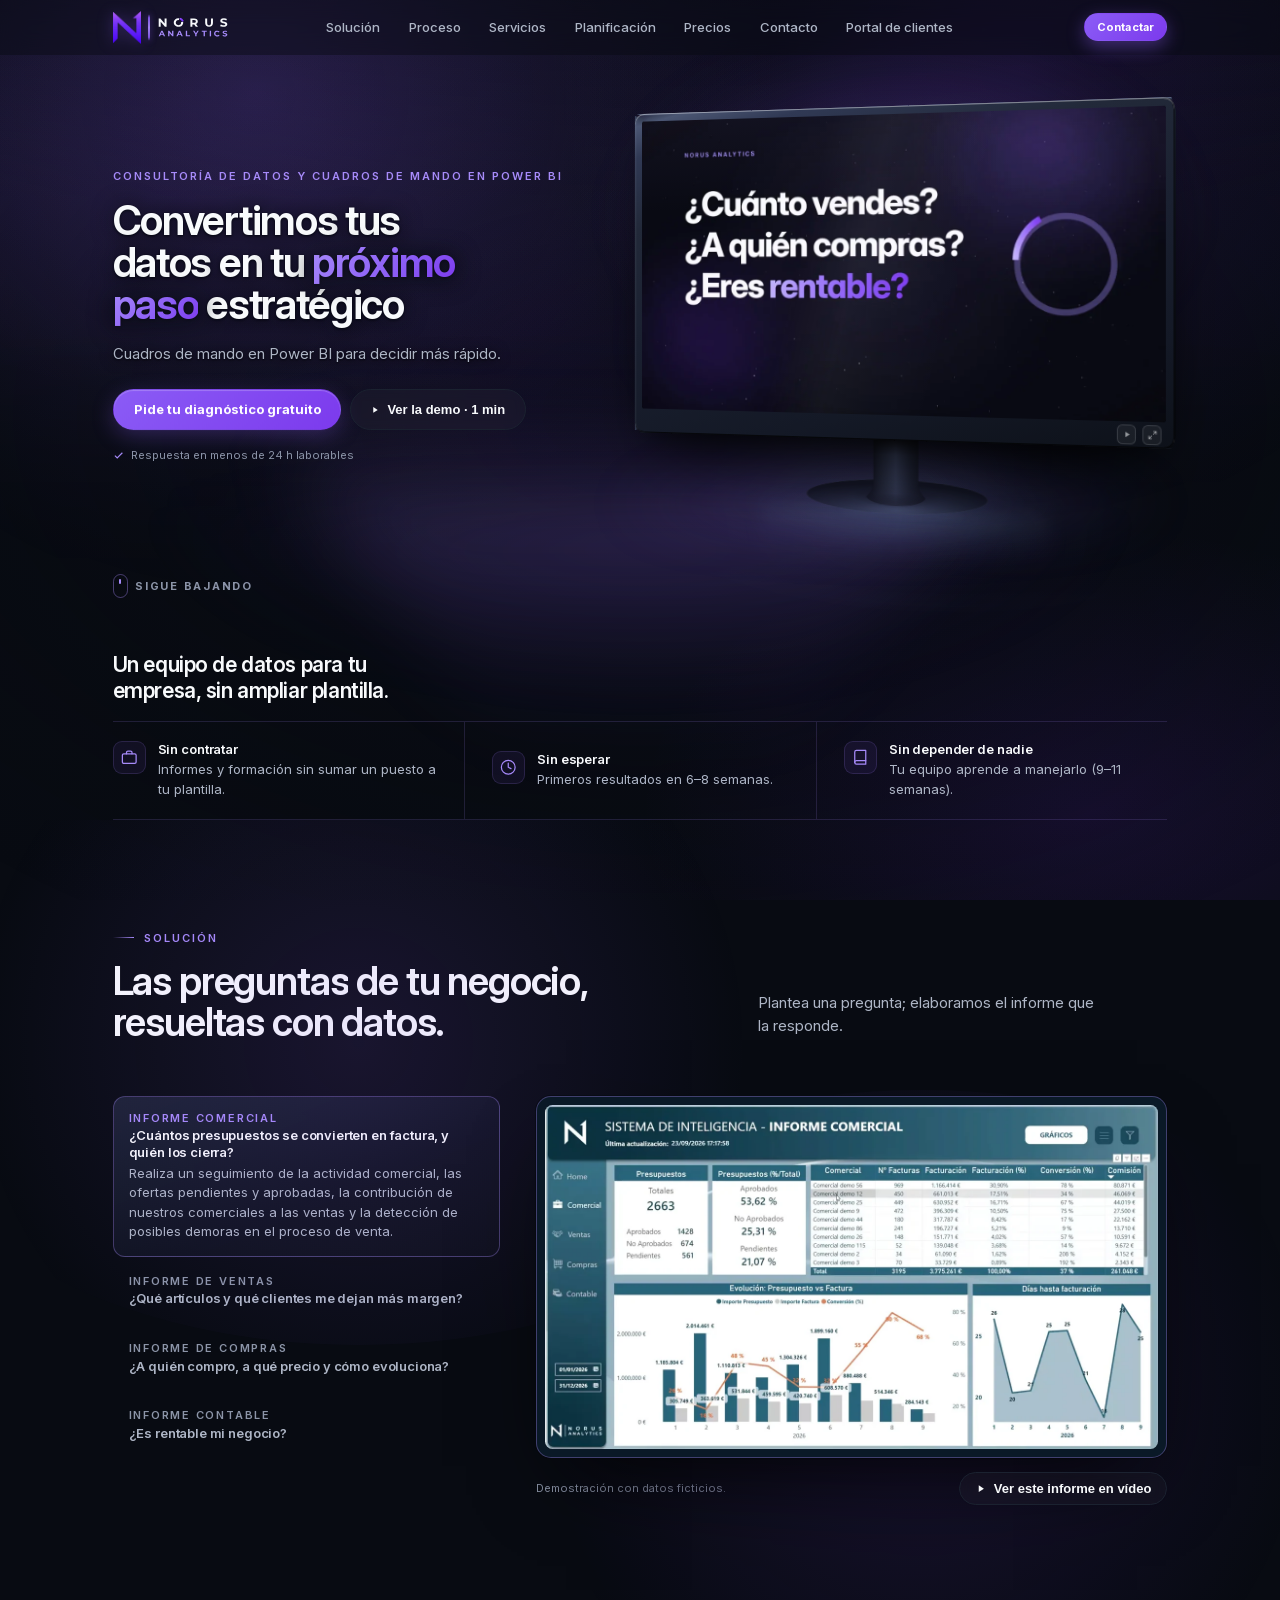
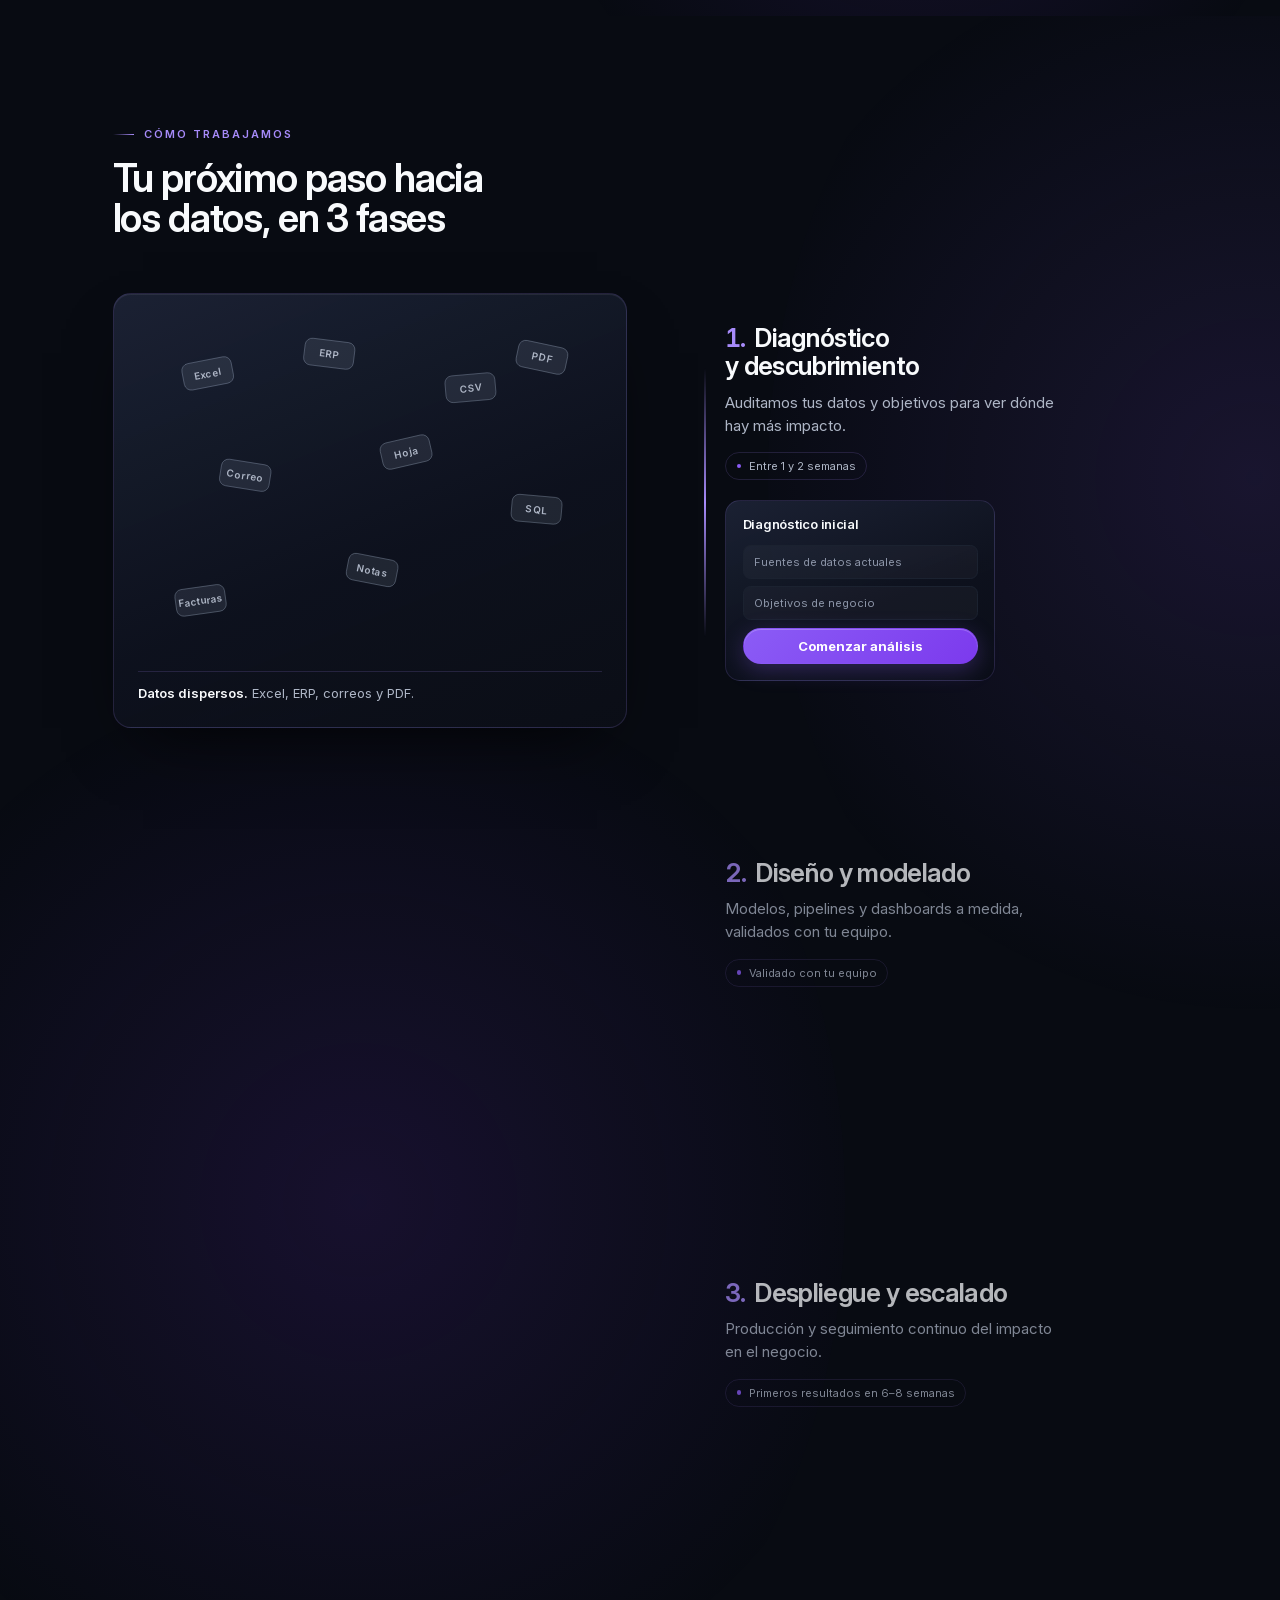
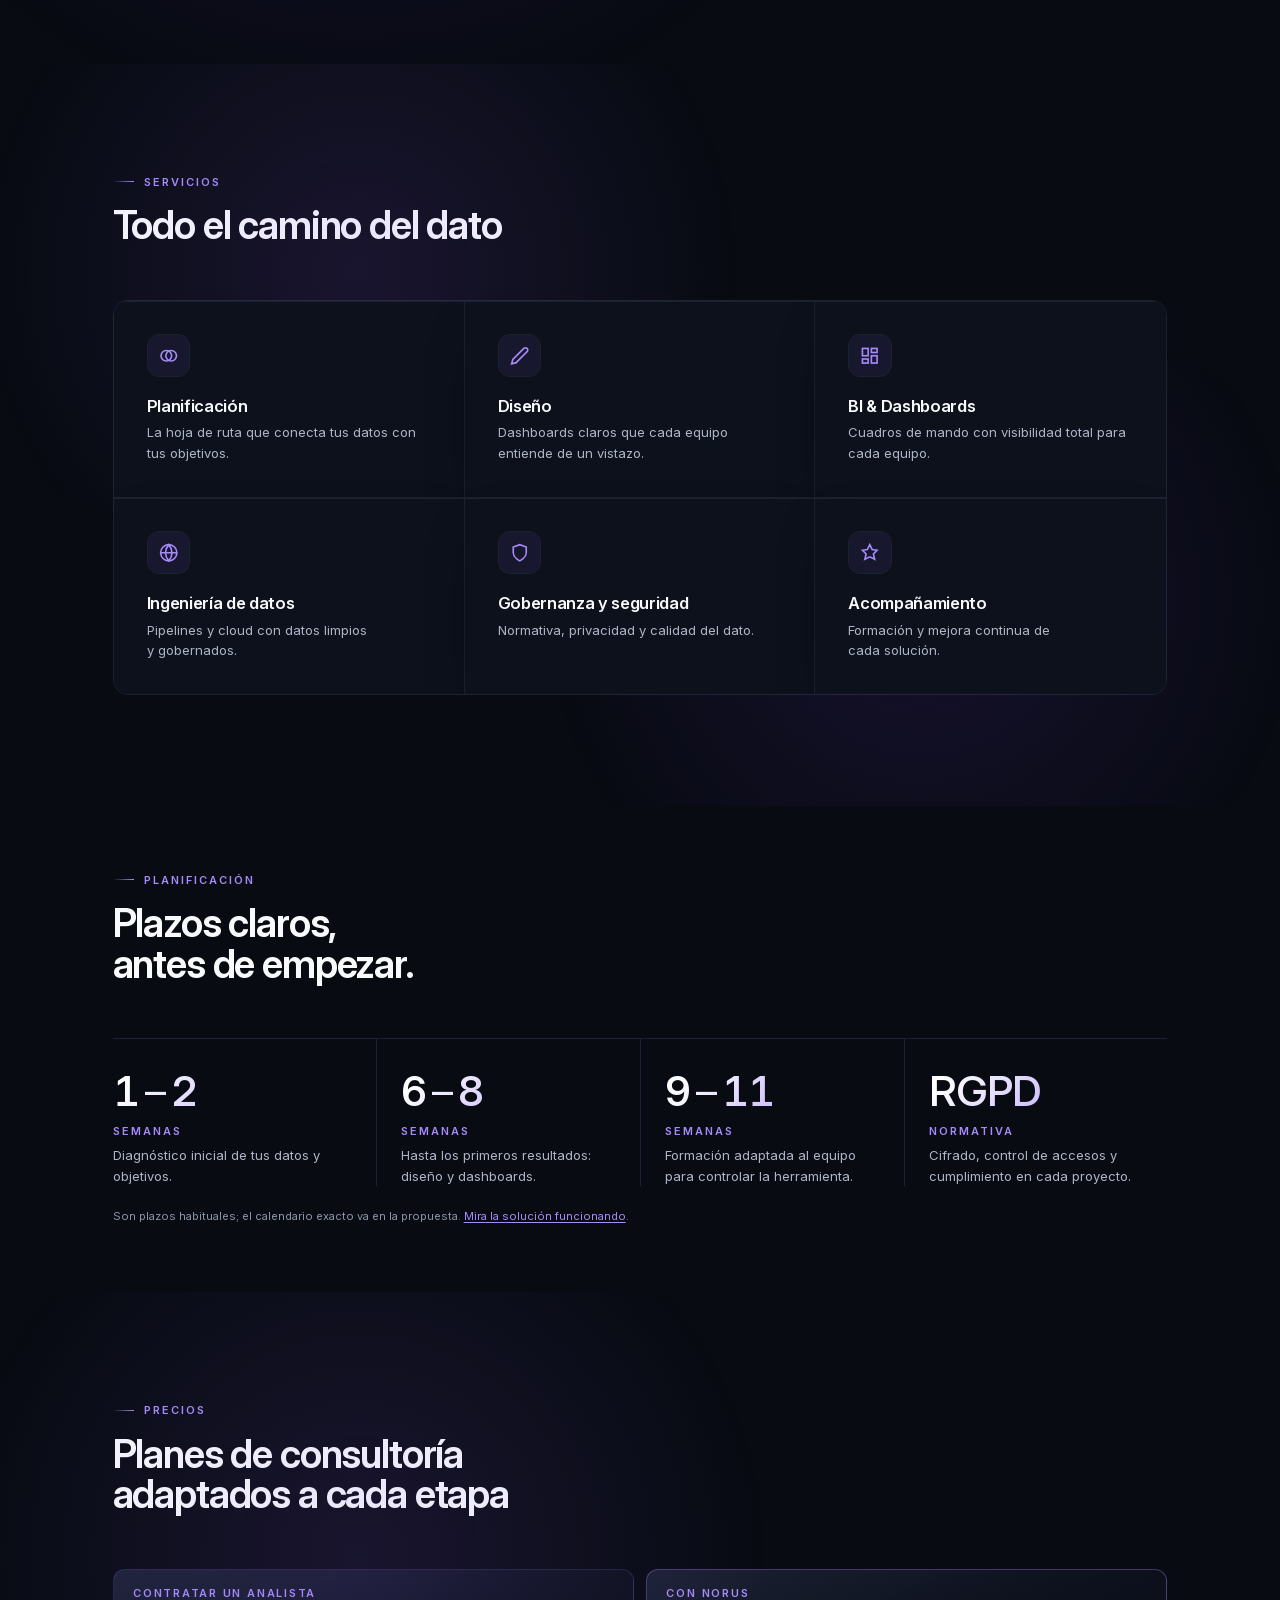
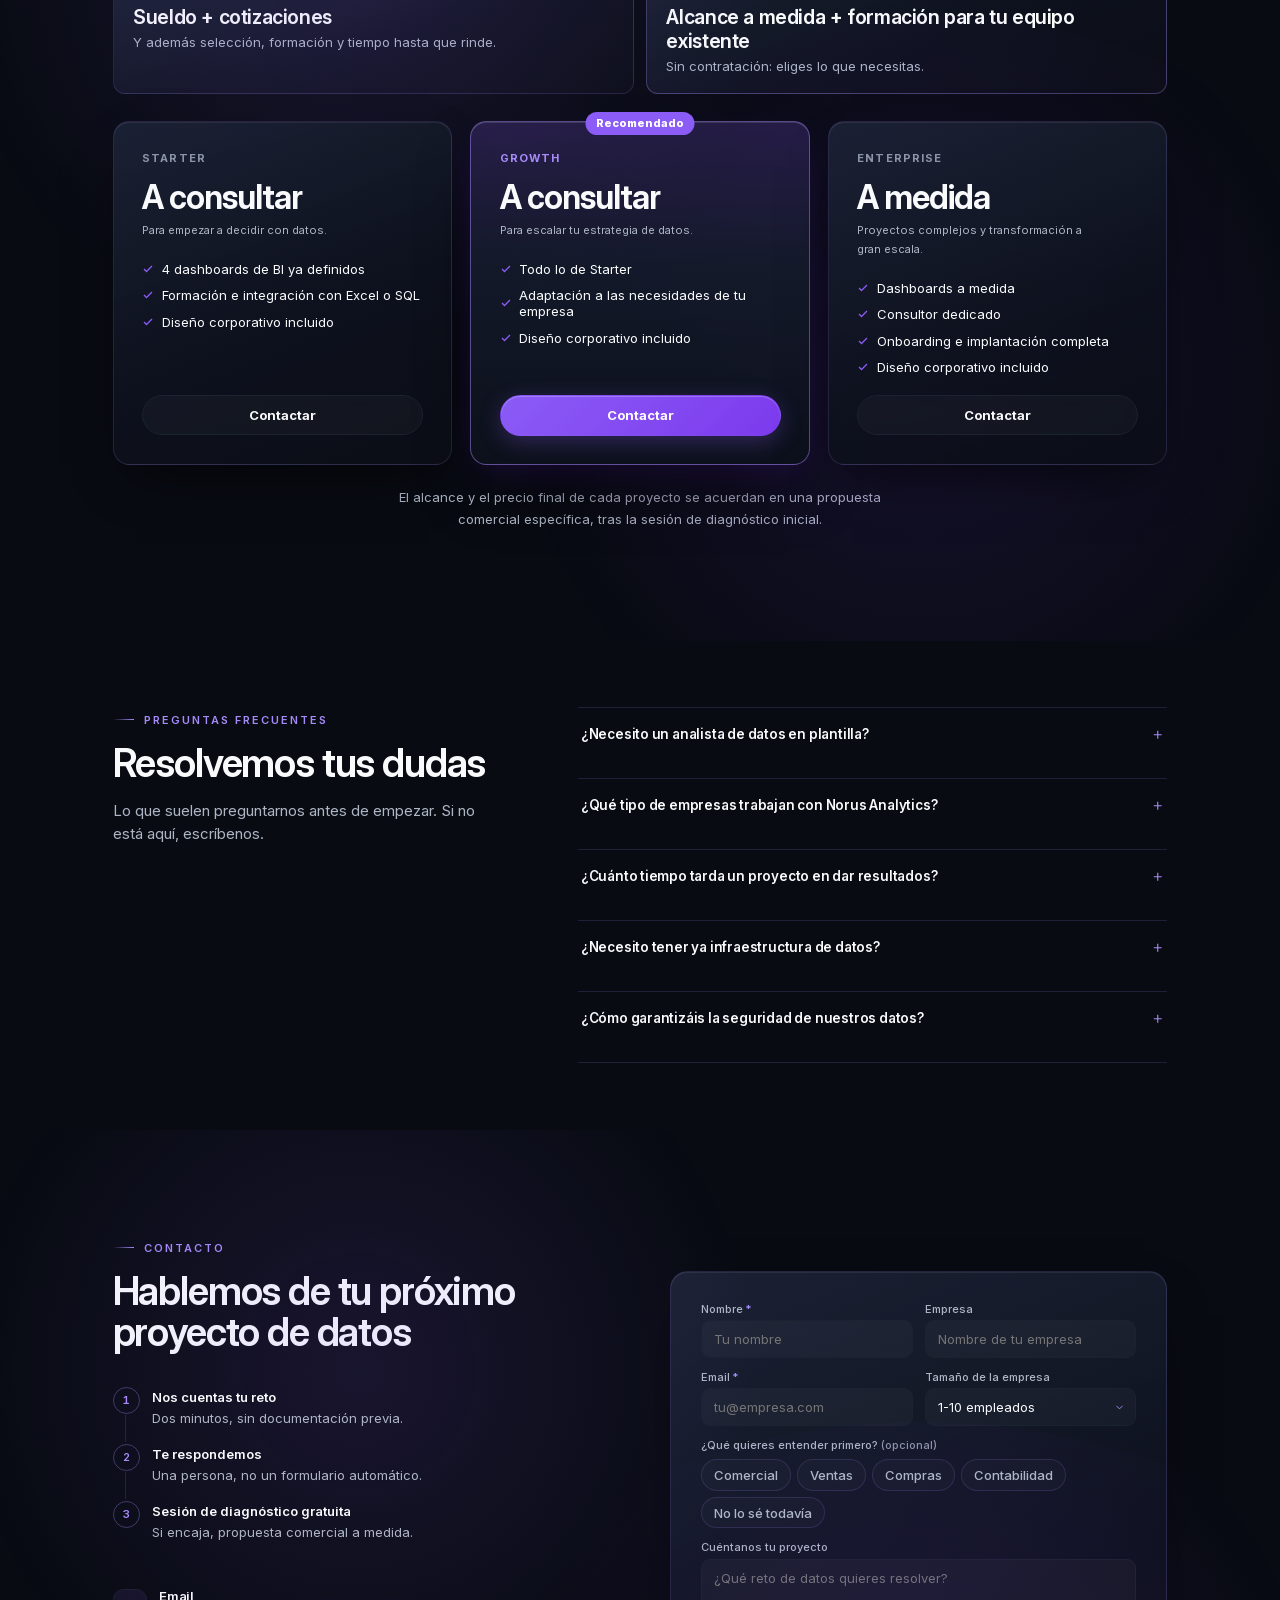
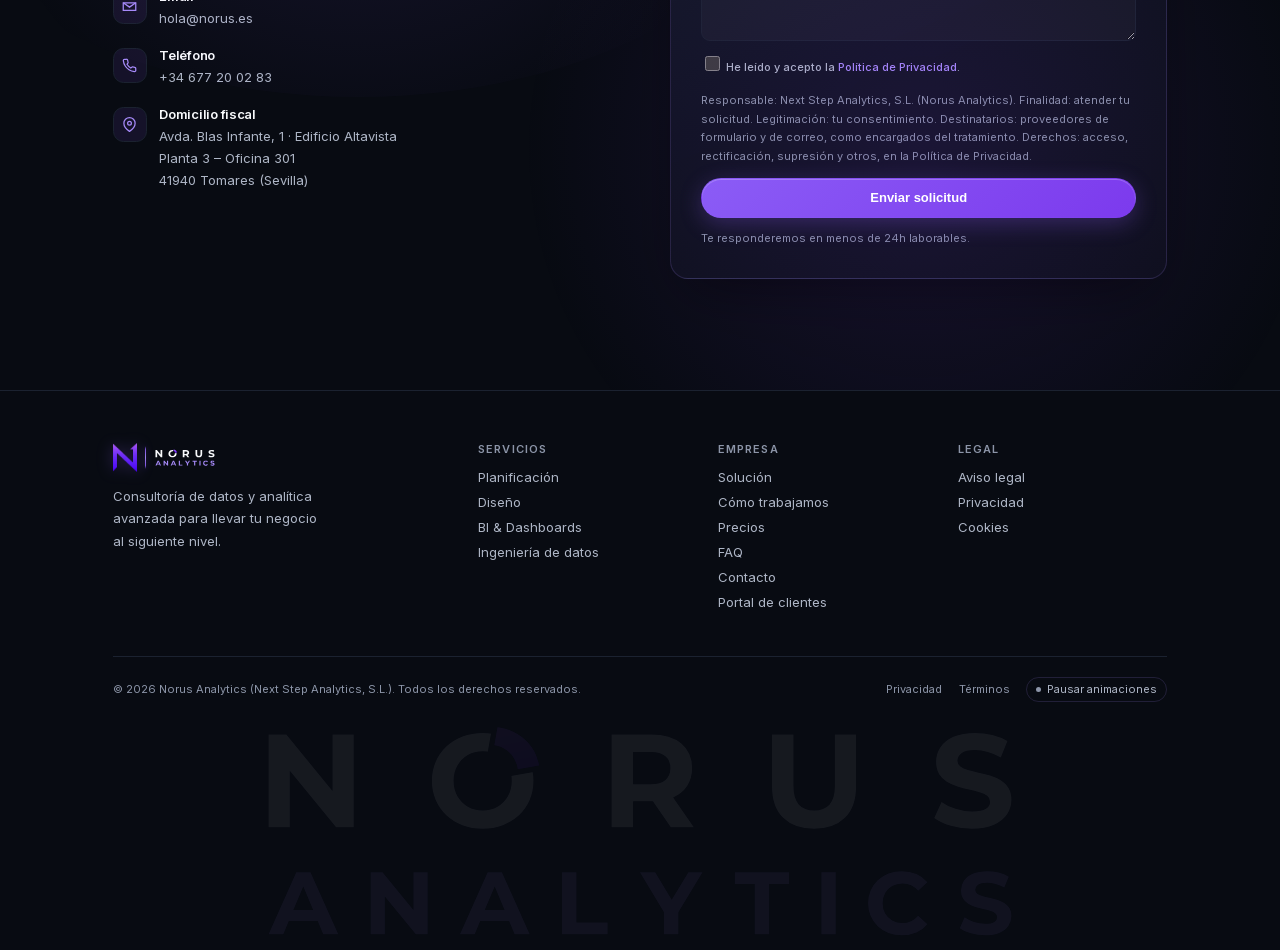
==== commit 20b36a0e: "Add files via upload" ====
--- a/index.html
+++ b/index.html
@@ -35,7 +35,7 @@
 <link rel="apple-touch-icon" href="assets/img/favicon-180.png" />
 
 <link rel="preload" href="assets/fonts/inter-4-latin.woff2" as="font" type="font/woff2" crossorigin />
-<link rel="stylesheet" href="assets/css/norus-web.min.css?v=3bb526b3" />
+<link rel="stylesheet" href="assets/css/norus-web.min.css?v=8898e055" />
 <script src="assets/js/norus-motion-pref.js?v=bc20a410"></script>
 
 <script type="application/ld+json">
@@ -124,6 +124,7 @@
       <a href="#planificacion" data-nav="planificacion">Planificación</a>
       <a href="#precios" data-nav="precios">Precios</a>
       <a href="#contacto" data-nav="contacto">Contacto</a>
+      <a href="https://clientes.norus.es">Portal de clientes</a>
     </div>
 
     <div class="nav-cta">
@@ -142,6 +143,7 @@
       <a href="#precios">Precios</a>
       <a href="#faq">FAQ</a>
       <a href="#contacto">Contacto</a>
+      <a href="https://clientes.norus.es">Portal de clientes</a>
     </div>
   </div>
   <span class="nav-progress" id="navProgress" aria-hidden="true"></span>
@@ -701,6 +703,7 @@
         <a href="#precios">Precios</a>
         <a href="#faq">FAQ</a>
         <a href="#contacto">Contacto</a>
+        <a href="https://clientes.norus.es">Portal de clientes</a>
       </div>
       <div class="footer-col">
         <h4>Legal</h4>
@@ -729,7 +732,7 @@
 <script src="assets/vendor/gsap.min.js"></script>
 <script src="assets/vendor/ScrollTrigger.min.js"></script>
 <script src="assets/vendor/lenis.min.js"></script>
-<script src="assets/js/main.js?v=ef0ec2a7"></script>
+<script src="assets/js/main.js?v=ed16c2dd"></script>
 <script src="assets/js/norus-preloader-fx.js?v=1f56b203"></script>
 <script src="assets/js/norus-scroll.js?v=d294c13d"></script>
 <script src="assets/js/norus-hero.js?v=d7938dc3"></script>
--- a/assets/css/norus-web.min.css
+++ b/assets/css/norus-web.min.css
@@ -0,0 +1,5 @@
+@font-face{font-family:'Inter';font-style:normal;font-weight:400 900;font-display:swap;src:url('../fonts/inter-latin-ext.woff2') format('woff2');unicode-range:U+0100-02BA,U+02BD-02C5,U+02C7-02CC,U+02CE-02D7,U+02DD-02FF,U+0304,U+0308,U+0329,U+1D00-1DBF,U+1E00-1E9F,U+1EF2-1EFF,U+2020,U+20A0-20AB,U+20AD-20C0,U+2113,U+2C60-2C7F,U+A720-A7FF}@font-face{font-family:'Inter';font-style:normal;font-weight:400 900;font-display:swap;src:url('../fonts/inter-4-latin.woff2') format('woff2');unicode-range:U+0000-00FF,U+0131,U+0152-0153,U+02BB-02BC,U+02C6,U+02DA,U+02DC,U+0304,U+0308,U+0329,U+2000-206F,U+20AC,U+2122,U+2191-2193,U+2212,U+2215,U+2713,U+FEFF,U+FFFD}
+:root{--violet:#8B5CF6;--violet-dark:#6D28D9;--violet-mid:#7C3AED;--lavender:#A78BFA;--bg:#080B12;--bg-soft:#0D111C;--line:#1B2230;--text:#F8FAFC;--text-dim:#9AA3B5;--text-dimmer:#6B7386;--radius:1.25rem;--max:clamp(80rem,86vw,105rem);--gutter:clamp(1.5rem,1.8vw,2.125rem);--font:"Inter",-apple-system,BlinkMacSystemFont,"Segoe UI",sans-serif}*{box-sizing:border-box}html{scroll-behavior:smooth}body{margin:0;background:var(--bg);color:var(--text);font-family:var(--font);-webkit-font-smoothing:antialiased;overflow-x:hidden}img{max-width:100%;display:block}a{color:inherit;text-decoration:none}.container{width:100%;max-width:var(--max);margin:0 auto;padding:0 var(--gutter)}.eyebrow{display:inline-block;margin-bottom:0.875rem;font-size:max(13px,1.125rem);font-weight:800;letter-spacing:0.01em;background:linear-gradient(95deg,var(--lavender) 0%,var(--violet) 100%);-webkit-background-clip:text;background-clip:text;color:transparent}.section{position:relative;padding:6.25rem 0;overflow:hidden}.section-tight{padding:4.375rem 0}.section-glow{position:absolute;inset:0;pointer-events:none;overflow:hidden;z-index:0}.section-glow span{position:absolute;width:40%;height:40%;border-radius:50%;filter:blur(7.5rem);background:rgba(139,92,246,0.10)}.section-glow .g1{top:-10%;left:-10%}.section-glow .g2{bottom:-10%;right:-10%;background:rgba(124,58,237,0.10)}h1,h2,h3,h4,h5{margin:0;font-weight:600;letter-spacing:-0.02em;line-height:1.1}h2.h2{font-size:clamp(1.875rem,3.8vw,2.75rem);font-weight:700;max-width:48.75rem;color:var(--text)}p{color:var(--text-dim);line-height:1.7;margin:0}.btn{display:inline-flex;align-items:center;justify-content:center;gap:0.625rem;border-radius:62.4375rem;font-weight:700;font-size:max(13px,0.9375rem);padding:0.9375rem 1.875rem;cursor:pointer;border:1px solid transparent;transition:transform .25s ease,box-shadow .25s ease,background .25s ease,border-color .25s ease;white-space:nowrap}.btn-primary{background:linear-gradient(135deg,var(--violet) 0%,var(--violet-mid) 100%);color:#fff;box-shadow:0 0.5rem 1.875rem rgba(139,92,246,0.25)}.btn-primary:hover{transform:translateY(-0.125rem);box-shadow:0 0.875rem 2.5rem rgba(139,92,246,0.4)}.btn-ghost{background:rgba(248,250,252,0.03);border-color:var(--line);color:var(--text);backdrop-filter:blur(0.5rem)}.btn-ghost:hover{background:rgba(248,250,252,0.06);border-color:var(--violet)}.btn-light{background:var(--text);color:#0B0E16}.btn-light:hover{transform:translateY(-0.125rem);background:#ffffff}.btn-block{width:100%}.navbar{position:fixed;top:0;left:0;right:0;z-index:200;padding:1.125rem 0;background:rgba(8,11,18,0.55);backdrop-filter:blur(1rem);border-bottom:1px solid transparent;transition:border-color .3s ease,background .3s ease}.navbar.scrolled{border-bottom-color:var(--line);background:rgba(8,11,18,0.85)}.nav-inner{display:flex;align-items:center;justify-content:space-between;gap:1.5rem}.brand{display:flex;align-items:center;gap:0.75rem}.brand-mark{height:2.25rem;width:auto;filter:drop-shadow(0 0 0.625rem rgba(139,92,246,0.35));transition:transform .4s cubic-bezier(.2,.8,.2,1),filter .4s ease}.brand:hover .brand-mark{transform:rotate(-4deg) scale(1.06);filter:drop-shadow(0 0 1rem rgba(139,92,246,0.55))}.brand-word{display:flex;flex-direction:column;line-height:1;gap:0.1875rem}.bw-line1{font-size:max(13px,0.9375rem);font-weight:800;letter-spacing:0.04em;color:var(--text)}.bw-e{display:inline-block;color:var(--lavender);font-weight:900;transform:scaleX(0.85)}.bw-line2{font-size:max(11px,0.5938rem);font-weight:700;letter-spacing:0.32em;color:var(--lavender);opacity:0.85}@media (max-width:420px){.bw-line2{display:none}}.nav-links{display:flex;align-items:center;gap:2.125rem}.nav-links a{font-size:max(13px,0.875rem);font-weight:500;color:var(--text-dim);transition:color .2s ease}.nav-links a:hover{color:var(--text)}.nav-cta{display:flex;align-items:center;gap:0.75rem}.nav-toggle{display:none;background:none;border:1px solid var(--line);border-radius:0.625rem;color:var(--text);width:2.625rem;height:2.625rem;align-items:center;justify-content:center;cursor:pointer}.mobile-menu{display:none;position:absolute;top:100%;left:1rem;right:1rem;background:rgba(13,17,28,0.98);border:1px solid var(--line);border-radius:1.125rem;margin-top:0.625rem;padding:1.25rem;flex-direction:column;gap:0.375rem;box-shadow:0 1.25rem 3.75rem rgba(0,0,0,.5)}.mobile-menu.open{display:flex}.mobile-menu a{padding:0.75rem 0.375rem;border-bottom:1px solid var(--line);font-size:max(13px,0.9375rem);color:var(--text-dim)}.mobile-menu a:last-of-type{border-bottom:none}.mobile-menu .mobile-cta{display:flex;flex-direction:column;gap:0.625rem;margin-top:0.625rem}@media (max-width:900px){.nav-links{display:none}.nav-cta .btn-ghost{display:none}.nav-toggle{display:flex}}.hero{position:relative;overflow:hidden;padding:10.625rem 0 3.75rem;min-height:92vh;display:flex;align-items:center}.hero-bg{position:absolute;inset:0;z-index:0;background:radial-gradient(circle at 20% 15%,rgba(139,92,246,0.18),transparent 45%),radial-gradient(circle at 80% 10%,rgba(124,58,237,0.14),transparent 40%),radial-gradient(circle at 50% 100%,rgba(109,40,217,0.16),transparent 50%)}.hero-grid{position:absolute;inset:0;z-index:0;opacity:0.35;background-image:linear-gradient(rgba(27,34,48,.6) 1px,transparent 1px),linear-gradient(90deg,rgba(27,34,48,.6) 1px,transparent 1px);background-size:4rem 4rem;mask-image:radial-gradient(ellipse at center,black 0%,transparent 75%)}.hero-content{position:relative;z-index:2;max-width:53.75rem;margin:0 auto;text-align:center}.badge{display:inline-flex;align-items:center;gap:0.625rem;padding:0.4375rem 1rem 0.4375rem 0.5rem;border-radius:62.4375rem;border:1px solid var(--line);background:rgba(248,250,252,0.03);margin-bottom:1.875rem;font-size:max(11px,0.75rem);color:var(--text-dim)}.badge .tag{background:var(--violet);color:#fff;font-size:max(11px,0.625rem);font-weight:800;padding:0.1875rem 0.5625rem;border-radius:62.4375rem;text-transform:uppercase}.hero h1{font-size:clamp(2.125rem,6vw,4.125rem);margin-bottom:1.375rem}.hero h1 .accent{background:linear-gradient(135deg,var(--lavender),var(--violet) 60%,var(--violet-mid));-webkit-background-clip:text;background-clip:text;color:transparent}.hero p.lead{font-size:max(13px,1.125rem);max-width:38.75rem;margin:0 auto 2.375rem}.hero-cta{display:flex;flex-wrap:wrap;justify-content:center;gap:1rem;margin-bottom:4.375rem}.hero-stats{position:relative;z-index:2;display:grid;grid-template-columns:repeat(4,1fr);max-width:61.25rem;margin:0 auto}.stat{text-align:left;padding:0 1.625rem;border-left:1px solid var(--line)}.stat:first-child{border-left:none;padding-left:0}.stat-mark{display:block;width:1.375rem;height:0.125rem;border-radius:1px;margin-bottom:1rem;background:linear-gradient(90deg,var(--violet),var(--lavender))}.stat .num{font-size:clamp(1.125rem,1.6vw,1.3125rem);font-weight:800;letter-spacing:-0.01em;color:var(--text)}.stat .num span{color:var(--lavender)}.stat .label{font-size:max(11px,0.8125rem);line-height:1.55;color:var(--text-dimmer);margin-top:0.5rem}@media (max-width:760px){.hero-stats{grid-template-columns:repeat(2,1fr);row-gap:1.5rem}.stat{border-left:none;padding:0 0 0 1.5rem;border-top:none}.stat:nth-child(odd){padding-left:0}.stat:nth-child(n+3){border-top:1px solid var(--line);padding-top:1.25rem}}.logo-strip{padding:2.75rem 0;border-top:1px solid var(--line);border-bottom:1px solid var(--line)}.logo-strip p{text-align:center;font-size:max(11px,0.7812rem);letter-spacing:.18em;text-transform:uppercase;color:var(--text-dimmer);margin-bottom:1.625rem}.logo-row{display:flex;flex-wrap:wrap;gap:2.75rem;justify-content:center;align-items:center;color:var(--text-dimmer);font-weight:700;font-size:max(13px,1.125rem);letter-spacing:.02em;opacity:.7}.card-grid{display:grid;grid-template-columns:repeat(3,1fr);border:1px solid var(--line);border-radius:var(--radius);overflow:hidden}.card-grid .card{background:var(--bg-soft);border-right:1px solid var(--line);border-bottom:1px solid var(--line);padding:2.5rem;position:relative;transition:background .3s ease}.card-grid .card:hover{background:#10141f}.card-grid .card:nth-child(3n){border-right:none}.card-grid .card:nth-last-child(-n+3){border-bottom:none}.card-icon{width:3.625rem;height:3.625rem;border-radius:1rem;background:rgba(139,92,246,0.08);border:1px solid var(--line);display:flex;align-items:center;justify-content:center;color:var(--lavender);margin-bottom:1.625rem;transition:all .3s ease}.card-grid .card:hover .card-icon{border-color:var(--violet);background:rgba(139,92,246,0.15);box-shadow:0 0 1.5rem rgba(139,92,246,0.2)}.card-grid .card h3{font-size:max(13px,1.1875rem);margin-bottom:0.625rem}.card-grid .card:hover h3{color:var(--lavender)}.card-grid .card p{font-size:max(13px,0.875rem)}@media (max-width:680px){.card-grid{grid-template-columns:repeat(2,1fr)}.card-grid .card:nth-child(3n){border-right:1px solid var(--line)}.card-grid .card:nth-child(2n){border-right:none}.card-grid .card:nth-last-child(-n+3){border-bottom:1px solid var(--line)}.card-grid .card:nth-last-child(-n+2){border-bottom:none}}@media (max-width:620px){.card-grid{grid-template-columns:1fr}.card-grid .card{border-right:none!important}.card-grid .card:last-child{border-bottom:none!important}}.steps{display:grid;grid-template-columns:repeat(3,1fr);gap:1.25rem}.step-card{background:var(--bg-soft);border:1px solid var(--line);border-radius:1.25rem;overflow:hidden;display:flex;flex-direction:column}.step-visual{background:#0A0E17;min-height:20rem;padding:2.5rem;display:flex;align-items:center;justify-content:center;border-bottom:1px solid var(--line);position:relative}.step-body{padding:1.75rem 1.875rem 2.125rem}.step-body .step-num{color:var(--lavender);font-weight:800;font-size:max(11px,0.8125rem);margin-bottom:0.625rem}.step-body h3{font-size:1.3125rem;margin-bottom:0.625rem}.step-body p{font-size:max(13px,0.875rem)}@media (max-width:900px){.steps{grid-template-columns:1fr}}.mock-panel{width:100%;max-width:18.75rem;background:#12172400;border:1px solid var(--line);border-radius:1.25rem;padding:1.375rem;background:rgba(255,255,255,0.02)}.mock-field{background:rgba(255,255,255,0.03);border:1px solid var(--line);border-radius:0.625rem;padding:0.75rem 0.875rem;font-size:max(11px,0.8125rem);color:var(--text-dimmer);margin-bottom:0.625rem}input.mock-field{display:block;width:100%;font-family:inherit;outline:none;transition:border-color .3s ease,background .3s ease}input.mock-field::placeholder{color:var(--text-dimmer)}input.mock-field:focus{border-color:var(--violet);background:rgba(255,255,255,0.05)}.kpi-row{display:flex;justify-content:space-between;align-items:center;margin-bottom:0.625rem}.kpi-title{font-size:max(11px,0.8125rem);color:var(--text);font-weight:700}.kpi-tag{font-size:max(11px,0.625rem);color:var(--lavender);background:rgba(139,92,246,.12);border:1px solid rgba(139,92,246,.25);padding:0.1875rem 0.5625rem;border-radius:62.4375rem}.progress-track{height:0.375rem;border-radius:62.4375rem;background:var(--line);overflow:hidden;margin:0.5rem 0 1rem}.progress-fill{height:100%;background:var(--violet);border-radius:62.4375rem;width:0;transition:width 1.2s ease}.mini-badge{display:inline-flex;align-items:center;gap:0.5rem;background:rgba(255,255,255,0.04);border:1px solid var(--line);border-radius:62.4375rem;padding:0.5rem 0.875rem;font-size:max(11px,0.6875rem);color:var(--text-dim)}.dot-pulse{width:0.5rem;height:0.5rem;border-radius:50%;background:var(--violet);box-shadow:0 0 0 0 rgba(139,92,246,.7);animation:pulse 2s infinite}@keyframes pulse{0%{box-shadow:0 0 0 0 rgba(139,92,246,.6)}70%{box-shadow:0 0 0 0.625rem rgba(139,92,246,0)}100%{box-shadow:0 0 0 0 rgba(139,92,246,0)}}.bars{display:flex;align-items:flex-end;gap:0.375rem;height:3.75rem}.bars i{flex:1;background:rgba(255,255,255,0.08);border-radius:0.25rem 0.25rem 0 0;display:block}.bars i.peak{background:var(--violet);box-shadow:0 0 1rem rgba(139,92,246,.4)}.dash-mock{width:100%;background:rgba(255,255,255,0.02);border:1px solid var(--line);border-radius:1rem;overflow:hidden}.dm-top{display:flex;align-items:center;gap:0.625rem;padding:0.75rem 0.875rem;border-bottom:1px solid var(--line)}.dm-logo{width:1rem;height:1rem;border-radius:0.3125rem;background:var(--violet);flex:none}.dm-line{width:4.625rem;height:0.5rem;border-radius:0.25rem;background:rgba(255,255,255,0.1)}.dm-time{margin-left:auto;font-size:max(11px,0.625rem);color:var(--text-dimmer);white-space:nowrap}.dm-body{display:flex}.dm-side{display:flex;flex-direction:column;gap:0.75rem;padding:1rem 0.625rem;border-right:1px solid var(--line)}.dm-side i{width:0.5rem;height:0.5rem;border-radius:0.1875rem;background:rgba(255,255,255,0.1);display:block;font-style:normal}.dm-side i.on{background:var(--violet)}.dm-main{flex:1;padding:1rem;min-width:0}.dm-kpis{display:flex;gap:0.625rem;margin-bottom:0.875rem}.dm-kpi{flex:1;background:rgba(255,255,255,0.03);border:1px solid var(--line);border-radius:0.625rem;padding:0.625rem}.dm-kpi b{display:block;width:44%;height:0.875rem;border-radius:0.25rem;background:rgba(255,255,255,0.14);margin-bottom:0.5rem}.dm-kpi span{display:block;width:70%;height:0.375rem;border-radius:0.1875rem;background:rgba(255,255,255,0.08)}.dm-rows{display:flex;flex-direction:column;gap:0.5rem}.dm-row{display:flex;align-items:center;gap:0.5rem}.dm-row span{height:0.375rem;border-radius:0.1875rem;background:rgba(255,255,255,0.08)}.dm-row span:first-child{flex:1}.dm-row span:last-child{width:2.125rem;background:rgba(139,92,246,.35)}.bento{display:grid;grid-template-columns:repeat(10,1fr);gap:1.25rem}.bento .b-col-4{grid-column:span 4}.bento .b-col-6{grid-column:span 6}.bento .b-col-10{grid-column:span 10}.bento-card{background:var(--bg-soft);border:1px solid var(--line);border-radius:1.375rem;padding:2.125rem;min-height:18.75rem;position:relative;overflow:hidden}.bento-tag{display:inline-flex;align-items:center;gap:0.5rem;background:rgba(255,255,255,0.03);border:1px solid var(--line);border-radius:62.4375rem;padding:0.5rem 0.9375rem;font-size:max(11px,0.75rem);color:var(--text-dim);margin-bottom:1.375rem}.bento-card h3{font-size:1.625rem;margin-bottom:0.625rem}.bento-card p{font-size:max(13px,0.875rem);max-width:20rem}@media (max-width:950px){.bento{grid-template-columns:1fr}.bento .b-col-4,.bento .b-col-6,.bento .b-col-10{grid-column:span 1}}.alert-row{display:flex;align-items:center;justify-content:space-between;background:var(--bg);border:1px solid var(--line);padding:0.8125rem 1.125rem;border-radius:0.75rem;margin-bottom:0.5rem;font-size:max(11px,0.8125rem)}.alert-row .dot{width:0.5rem;height:0.5rem;border-radius:50%;margin-right:0.625rem;display:inline-block}.alert-time{color:var(--text-dimmer);font-size:max(11px,0.6875rem)}.pill-mini{background:rgba(139,92,246,.12);color:var(--lavender);font-size:max(11px,0.7812rem);font-weight:700;padding:0.375rem 0.875rem;border-radius:62.4375rem;display:inline-block}.testi-track{display:grid;grid-template-columns:repeat(3,1fr);gap:1.25rem}.testi-card{background:var(--bg-soft);border:1px solid var(--line);border-radius:1.25rem;padding:2rem}.testi-card .stars{color:var(--lavender);font-size:max(13px,0.875rem);margin-bottom:1.125rem;letter-spacing:0.125rem}.testi-card p.quote{color:var(--text);font-size:max(13px,0.9375rem);margin-bottom:1.625rem}.testi-person{display:flex;align-items:center;gap:0.75rem}.avatar{width:2.625rem;height:2.625rem;border-radius:50%;background:linear-gradient(135deg,var(--violet),var(--violet-dark));display:flex;align-items:center;justify-content:center;font-weight:700;font-size:max(13px,0.875rem);color:#fff}.testi-person .role{font-size:max(11px,0.7812rem);color:var(--text-dimmer)}.testi-person .name{font-size:max(13px,0.875rem);font-weight:700}@media (max-width:900px){.testi-track{grid-template-columns:1fr}}.pricing-grid{display:grid;grid-template-columns:repeat(3,1fr);gap:1.5rem;align-items:stretch}.price-card{background:var(--bg-soft);border:1px solid var(--line);border-radius:1.375rem;padding:2.375rem;display:flex;flex-direction:column}.price-card.featured{border-color:var(--violet);background:linear-gradient(180deg,rgba(139,92,246,0.08),var(--bg-soft) 40%);box-shadow:0 1.25rem 3.75rem rgba(139,92,246,0.15);position:relative}.price-card .plan-tag{font-size:max(11px,0.75rem);letter-spacing:.1em;text-transform:uppercase;color:var(--text-dimmer);font-weight:700;margin-bottom:1rem}.price-card.featured .plan-tag{color:var(--lavender)}.price-badge{position:absolute;top:-0.875rem;left:50%;transform:translateX(-50%);background:var(--violet);color:#fff;font-size:max(11px,0.6875rem);font-weight:800;padding:0.375rem 0.875rem;border-radius:62.4375rem}.price-value{display:flex;align-items:baseline;gap:0.375rem;margin-bottom:0.375rem}.price-value .amount{font-size:2.625rem;font-weight:800}.price-value .period{color:var(--text-dimmer);font-size:max(13px,0.875rem)}.price-desc{font-size:max(11px,0.8438rem);margin-bottom:1.75rem}.price-features{list-style:none;padding:0;margin:0 0 1.875rem;display:flex;flex-direction:column;gap:0.875rem}.price-features li{display:flex;align-items:center;gap:0.625rem;font-size:max(13px,0.875rem);color:var(--text)}.price-features li svg{color:var(--violet);flex-shrink:0}@media (max-width:900px){.pricing-grid{grid-template-columns:1fr}}.faq-list{max-width:51.25rem;margin:0 auto;display:flex;flex-direction:column;gap:0.875rem}.faq-item{border:1px solid var(--line);border-radius:1rem;background:var(--bg-soft);overflow:hidden}.faq-q{display:flex;align-items:center;justify-content:space-between;padding:1.375rem 1.625rem;cursor:pointer;font-size:max(13px,0.9688rem);font-weight:600}.faq-q svg{transition:transform .3s ease;color:var(--lavender);flex-shrink:0}.faq-item.open .faq-q svg{transform:rotate(45deg)}.faq-a{max-height:0;overflow:hidden;transition:max-height .35s ease}.faq-a p{padding:0 1.625rem 1.375rem;font-size:max(13px,0.875rem)}.faq-item.open .faq-a{max-height:62.5rem}footer{border-top:1px solid var(--line);padding:4.375rem 0 1.875rem}.footer-grid{display:grid;grid-template-columns:1.6fr 1fr 1fr 1fr;gap:2.5rem;margin-bottom:3.125rem}.footer-brand .brand-mark{height:2.75rem}.footer-brand .bw-line1{font-size:max(13px,1.0625rem)}.footer-brand .bw-line2{font-size:max(11px,0.6562rem)}.footer-brand p{font-size:max(13px,0.875rem);max-width:17.5rem;margin:1.125rem 0 1.375rem}.footer-col h3,.footer-col h4,.footer-col h5{font-size:max(11px,0.7812rem);text-transform:uppercase;letter-spacing:.1em;color:var(--text-dimmer);margin-bottom:1.125rem;text-wrap:auto}.footer-col a{display:block;font-size:max(13px,0.875rem);color:var(--text-dim);margin-bottom:0.75rem;transition:color .2s ease}.footer-col a:hover{color:var(--lavender)}.social-row{display:flex;gap:0.625rem}.social-row a{width:2.375rem;height:2.375rem;border-radius:0.625rem;border:1px solid var(--line);display:flex;align-items:center;justify-content:center;color:var(--text-dim)}.social-row a:hover{border-color:var(--violet);color:var(--lavender)}.footer-bottom{border-top:1px solid var(--line);padding-top:1.625rem;display:flex;justify-content:space-between;align-items:center;flex-wrap:wrap;gap:1rem;font-size:max(11px,0.8125rem);color:var(--text-dimmer)}.footer-bottom .links{display:flex;gap:1.375rem}@media (max-width:900px){.footer-grid{grid-template-columns:1fr 1fr}}@media (max-width:560px){.footer-grid{grid-template-columns:1fr}}.reveal{opacity:0;transform:translateY(1.5rem)}.reveal.js-fallback-reveal{transition:opacity .7s ease,transform .7s ease}.reveal.in-view{opacity:1;transform:translateY(0)}.contact-wrap{display:grid;grid-template-columns:1fr 1fr;gap:3.125rem;align-items:start}.contact-info .info-row{display:flex;align-items:flex-start;gap:1rem;margin-bottom:1.625rem}.info-icon{width:2.875rem;height:2.875rem;border-radius:0.875rem;background:rgba(139,92,246,.1);border:1px solid var(--line);display:flex;align-items:center;justify-content:center;color:var(--lavender);flex-shrink:0}.info-row h3,.info-row h4{font-size:max(13px,0.9375rem);margin-bottom:0.25rem;text-wrap:auto}.info-row p{font-size:max(13px,0.875rem)}.contact-form{background:var(--bg-soft);border:1px solid var(--line);border-radius:1.375rem;padding:2.25rem;display:flex;flex-direction:column;gap:1rem}.contact-form .row2{display:grid;grid-template-columns:1fr 1fr;gap:1rem}.contact-form label{font-size:max(11px,0.7812rem);color:var(--text-dimmer);margin-bottom:0.375rem;display:block}.contact-form input,.contact-form textarea,.contact-form select{width:100%;background:rgba(255,255,255,0.03);border:1px solid var(--line);border-radius:0.75rem;padding:0.8125rem 1rem;color:var(--text);font-family:var(--font);font-size:max(13px,0.875rem);outline:none;transition:border-color .2s ease}.contact-form input:focus,.contact-form textarea:focus,.contact-form select:focus{border-color:var(--violet)}.contact-form select{appearance:none;-webkit-appearance:none;padding-right:2.5rem;background-image:url("data:image/svg+xml,%3Csvg xmlns='http://www.w3.org/2000/svg' viewBox='0 0 24 24' fill='none' stroke='%23A78BFA' stroke-width='2' stroke-linecap='round' stroke-linejoin='round'%3E%3Cpath d='M6 9l6 6 6-6'/%3E%3C/svg%3E");background-repeat:no-repeat;background-position:right 0.875rem center;background-size:0.9375rem;cursor:pointer}.contact-form select option{background:#0D111C;color:var(--text)}.contact-form textarea{resize:vertical;min-height:6.875rem}.form-note{font-size:max(11px,0.75rem);color:var(--text-dimmer)}.form-note.is-error{color:#f87171}.form-note.is-ok{color:#4ade80}.consent-row{display:flex;align-items:flex-start;gap:0.625rem;font-size:max(11px,0.7812rem);color:var(--text-dimmer)}.consent-row input{width:auto;margin-top:0.1875rem;accent-color:var(--violet)}.consent-row a{color:var(--lavender)}.hp-field{position:absolute!important;width:1px;height:1px;padding:0;margin:-1px;overflow:hidden;clip:rect(0,0,0,0);white-space:nowrap;border:0}@media (max-width:900px){.contact-wrap{grid-template-columns:1fr}.contact-form .row2{grid-template-columns:1fr}}.preloader{position:fixed;inset:0;z-index:999;background:var(--bg);display:flex;flex-direction:column;align-items:center;justify-content:center;gap:1.625rem;transition:opacity .6s ease,visibility .6s ease}.preloader.hide{opacity:0;visibility:hidden;pointer-events:none}.preloader-mark{width:4rem;height:auto;animation:preloaderPulse 1.6s ease-in-out infinite;filter:drop-shadow(0 0 1.25rem rgba(139,92,246,0.5))}@keyframes preloaderPulse{0%,100%{transform:scale(1);opacity:.85}50%{transform:scale(1.08);opacity:1}}.preloader-bar{width:10rem;height:0.1875rem;border-radius:62.4375rem;background:var(--line);overflow:hidden}.preloader-bar span{display:block;height:100%;width:0%;background:linear-gradient(90deg,var(--violet-dark),var(--violet),var(--lavender));border-radius:62.4375rem;transition:width .3s ease}.cursor-glow{position:fixed;top:0;left:0;width:26.25rem;height:26.25rem;border-radius:50%;background:radial-gradient(circle,rgba(139,92,246,0.10),transparent 70%);pointer-events:none;z-index:5;transform:translate(-50%,-50%);opacity:0;transition:opacity .4s ease;will-change:transform}.cursor-glow.active{opacity:1}@media (max-width:900px),(hover:none){.cursor-glow{display:none}}.tilt-el{transform-style:preserve-3d;will-change:transform}.magnetic-btn{will-change:transform}.marquee-wrap{position:relative;overflow:hidden;height:35rem;display:grid;grid-template-columns:1fr 1fr;gap:1.25rem}.marquee-col{position:relative;overflow:hidden;height:100%}.marquee-track{display:flex;flex-direction:column;gap:1.25rem;position:absolute;top:0;left:0;right:0;animation:marqueeUp 32s linear infinite}.marquee-track.down{animation-name:marqueeDown;animation-duration:38s}@keyframes marqueeUp{from{transform:translateY(0)}to{transform:translateY(-50%)}}@keyframes marqueeDown{from{transform:translateY(-50%)}to{transform:translateY(0)}}.marquee-wrap:hover .marquee-track{animation-play-state:paused}.marquee-fade-top,.marquee-fade-bottom{position:absolute;left:0;right:0;height:7.5rem;pointer-events:none;z-index:4}.marquee-fade-top{top:0;background:linear-gradient(to bottom,var(--bg),transparent)}.marquee-fade-bottom{bottom:0;background:linear-gradient(to top,var(--bg),transparent)}.mini-testi{background:var(--bg-soft);border:1px solid var(--line);border-radius:1.25rem;padding:1.625rem;transition:border-color .3s ease,transform .3s ease}.mini-testi:hover{border-color:var(--violet);transform:translateY(-0.1875rem)}.mini-testi .stars{color:var(--lavender);font-size:max(11px,0.8125rem);margin-bottom:0.75rem;letter-spacing:0.125rem}.mini-testi p.quote{font-size:max(13px,0.875rem);color:var(--text-dim);font-style:italic;margin-bottom:1.125rem;line-height:1.65}.mini-testi .testi-person{display:flex;align-items:center;gap:0.75rem}@media (max-width:760px){.marquee-wrap{grid-template-columns:1fr;height:30rem}.marquee-col:last-child{display:none}}@media (prefers-reduced-motion:reduce){*{animation-duration:0.001ms!important;animation-iteration-count:1!important;transition-duration:0.001ms!important;scroll-behavior:auto!important}}a:focus-visible,button:focus-visible,input:focus-visible,textarea:focus-visible,select:focus-visible{outline:0.125rem solid var(--lavender);outline-offset:0.1875rem;border-radius:0.5rem}.sr-only{position:absolute!important;width:1px;height:1px;padding:0;margin:-1px;overflow:hidden;clip:rect(0,0,0,0);white-space:nowrap;border:0}.skip-link{position:fixed;top:0;left:50%;transform:translate(-50%,-140%);z-index:10000;padding:0.75rem 1.375rem;border-radius:0 0 0.75rem 0.75rem;background:var(--violet);color:#fff;font-size:max(13px,0.875rem);font-weight:700;text-decoration:none;transition:transform .18s ease}.skip-link:focus{transform:translate(-50%,0)}button.faq-q{width:100%;background:none;border:0;color:inherit;font-family:inherit;text-align:left;gap:1.125rem}.float-blob{position:absolute;border-radius:50%;filter:blur(5.625rem);pointer-events:none;will-change:transform}.fb1{width:21.25rem;height:21.25rem;background:rgba(139,92,246,0.22);top:10%;left:6%}.fb2{width:18.75rem;height:18.75rem;background:rgba(124,58,237,0.20);top:40%;right:8%}.fb3{width:16.25rem;height:16.25rem;background:rgba(109,40,217,0.18);bottom:5%;left:30%}.hero h1 .accent{background-size:200% auto;animation:shimmer 6s ease-in-out infinite}@keyframes shimmer{0%,100%{background-position:0% center}50%{background-position:100% center}}.card-icon svg,.info-icon svg{transition:transform .4s cubic-bezier(.2,.8,.2,1)}.card:hover .card-icon svg{transform:scale(1.12) rotate(-4deg)}.divider-glow{height:1px;background:linear-gradient(90deg,transparent,var(--violet),transparent);opacity:.4}.back-top{position:fixed;right:1.625rem;bottom:1.625rem;width:2.875rem;height:2.875rem;border-radius:50%;background:var(--violet);color:#fff;display:flex;align-items:center;justify-content:center;box-shadow:0 0.625rem 1.875rem rgba(139,92,246,.4);cursor:pointer;z-index:150;opacity:0;pointer-events:none;transition:opacity .3s ease,transform .3s ease}.back-top.show{opacity:1;pointer-events:auto}.back-top:hover{transform:translateY(-0.1875rem)}
+.navbar{padding:0.875rem 0;background:rgba(8,11,18,0.42)}.navbar.scrolled{background:rgba(8,11,18,0.85)}.nav-inner{display:grid;grid-template-columns:1fr auto 1fr;grid-template-rows:auto;align-items:center;column-gap:1.5rem}.nav-inner>.brand{grid-column:1;grid-row:1;justify-self:start}.nav-inner>.nav-links{grid-column:2;grid-row:1;justify-self:center}.nav-inner>.nav-cta{grid-column:3;grid-row:1;justify-self:end}.brand{display:flex;align-items:center;gap:0.625rem}.brand-mark{height:2.75rem;width:auto;display:block;filter:drop-shadow(0 0.125rem 0.625rem rgba(139,92,246,0.35))}.brand-divider{display:block;width:0.125rem;height:2.25rem;border-radius:0.125rem;background:linear-gradient(180deg,transparent,rgba(139,92,246,0.9) 14%,rgba(167,139,250,0.95) 50%,rgba(139,92,246,0.9) 86%,transparent);box-shadow:0 0 0.5rem rgba(139,92,246,0.45)}.brand-palabra{display:block;height:1.875rem;width:auto}@media (max-width:480px){.brand{gap:0.5rem}.brand-mark{height:2.25rem}.brand-divider{height:1.75rem}.brand-palabra{height:1.5rem}}.footer-brand .brand-mark{height:2.375rem}.footer-brand .brand-divider{height:1.875rem}.footer-brand .brand-palabra{height:1.625rem}.preloader-mark{width:auto;display:flex;flex-direction:column;align-items:center;filter:none;transform-origin:50% 50%;animation:none;transition:transform 0.2s ease-out;transform:scale(1.45)}.preloader-logo{width:clamp(12.5rem,26vw,23.75rem);height:auto;display:block;filter:drop-shadow(0 0.5rem 2.125rem rgba(139,92,246,0.42))}.nav-cta{gap:0.625rem}.nav-cta .btn.btn-sm{padding:0.5rem 1rem;font-size:max(11px,0.75rem);font-weight:700;letter-spacing:0.01em}.nav-cta .btn-primary.btn-sm{box-shadow:0 0.5rem 1.5rem rgba(139,92,246,0.4)}.nav-cta .btn-primary.btn-sm:hover{box-shadow:0 0.75rem 2rem rgba(139,92,246,0.55)}.nav-cta .btn-ghost.btn-sm:hover{background:rgba(248,250,252,0.07)}.float-blob{display:none}.vanta-bg{position:fixed;inset:0;z-index:-2;opacity:0;transition:opacity 1.8s ease}.vanta-bg.ready{opacity:1}.vanta-bg canvas{display:block;width:100%;height:100%}.bg-scrim{position:fixed;inset:0;z-index:-1;pointer-events:none;background:radial-gradient(ellipse 60% 54% at 46% 50%,rgba(8,11,18,0.70) 0%,rgba(8,11,18,0.54) 44%,rgba(8,11,18,0.18) 72%,rgba(8,11,18,0) 92%)}.hero h1{text-shadow:0 0.125rem 1.75rem rgba(8,11,18,0.95),0 1px 0.25rem rgba(8,11,18,0.9)}.hero h1 .accent{text-shadow:none;filter:drop-shadow(0 0.125rem 1rem rgba(8,11,18,0.92)) drop-shadow(0 1px 0.1875rem rgba(8,11,18,0.85))}.hero p.lead{text-shadow:0 1px 1.125rem rgba(8,11,18,0.98),0 1px 0.1875rem rgba(8,11,18,0.95)}.hero .badge{backdrop-filter:blur(0.375rem)}.hero-stats .num,.hero-stats .label{text-shadow:0 1px 0.875rem rgba(8,11,18,0.95)}.legal-header{padding:1.75rem 0;border-bottom:1px solid var(--line)}.legal-header .container{display:flex;align-items:center;justify-content:space-between;gap:1rem}.legal-back{font-size:max(11px,0.8438rem);font-weight:600;color:var(--text-dim);display:inline-flex;align-items:center;gap:0.375rem}.legal-back:hover{color:var(--lavender)}.legal-shell{max-width:47.5rem;margin:0 auto;padding:4rem 1.5rem 6.25rem}.legal-shell h1{margin-bottom:0.5rem}.legal-shell .legal-updated{color:var(--text-dimmer);font-size:max(11px,0.8125rem);margin-bottom:2rem}.legal-shell h2{font-size:max(13px,1.25rem);margin:2.5rem 0 0.75rem}.legal-shell h3{font-size:max(13px,0.9375rem);margin:1.5rem 0 0.5rem;color:var(--text)}.legal-shell p,.legal-shell li{color:var(--text-dim);line-height:1.7;font-size:max(13px,0.9375rem)}.legal-shell ul,.legal-shell ol{padding-left:1.375rem;margin:0.5rem 0}.legal-shell li + li{margin-top:0.375rem}.legal-shell a{color:var(--lavender)}.legal-notice{display:flex;gap:0.75rem;background:rgba(139,92,246,0.10);border:1px solid rgba(167,139,250,0.35);border-radius:0.875rem;padding:1rem 1.125rem;margin-bottom:2.25rem;font-size:max(13px,0.875rem);color:var(--text);line-height:1.6}.legal-notice svg{flex:none;width:1.25rem;height:1.25rem;color:var(--lavender);margin-top:1px}.legal-pending{color:var(--lavender);background:rgba(167,139,250,0.12);border-radius:0.25rem;padding:1px 0.375rem;font-size:0.9em;font-weight:700;font-style:normal}.card,.bento-card,.price-card,.faq-item,.step-card,.contact-form{background:linear-gradient(158deg,rgba(30,37,57,0.86) 0%,rgba(14,18,30,0.94) 58%,rgba(11,14,23,0.97) 100%);border-color:rgba(167,139,250,0.16);box-shadow:0 1.875rem 4.375rem -1.875rem rgba(0,0,0,0.8),inset 0 1px 0 rgba(255,255,255,0.07)}.price-card.featured{background:linear-gradient(180deg,rgba(139,92,246,0.20) 0%,rgba(21,27,44,0.92) 42%,rgba(13,17,28,0.96) 100%);border-color:rgba(167,139,250,0.48);box-shadow:0 2.5rem 5.625rem -1.875rem rgba(0,0,0,0.85),0 1.125rem 3.125rem -1.5rem rgba(109,40,217,0.6),inset 0 1px 0 rgba(255,255,255,0.12)}.step-visual{background:rgba(8,11,18,0.55)}.section-glow span{filter:none;width:76%;height:76%;background:radial-gradient(circle,rgba(139,92,246,0.13) 0%,rgba(139,92,246,0.06) 38%,rgba(139,92,246,0) 68%)}.section-glow .g2{background:radial-gradient(circle,rgba(124,58,237,0.13) 0%,rgba(124,58,237,0.06) 38%,rgba(124,58,237,0) 68%)}::selection{background:rgba(139,92,246,0.42);color:#fff}::-moz-selection{background:rgba(139,92,246,0.42);color:#fff}html{scrollbar-color:rgba(139,92,246,0.45) var(--bg);scrollbar-width:thin}::-webkit-scrollbar{width:0.6875rem;height:0.6875rem}::-webkit-scrollbar-track{background:var(--bg)}::-webkit-scrollbar-thumb{background:rgba(139,92,246,0.42);border:0.1875rem solid var(--bg);border-radius:62.4375rem}::-webkit-scrollbar-thumb:hover{background:rgba(167,139,250,0.62)}:target{scroll-margin-top:6rem}html.lenis{scroll-behavior:auto}html.lenis,html.lenis body{height:auto}.lenis.lenis-stopped{overflow:clip}.lenis.lenis-smooth [data-lenis-prevent]{overscroll-behavior:contain}:root{--text-dim:#AEB6C6;--text-dimmer:#8C95A8}.bg-scrim{background:radial-gradient(ellipse 80% 70% at 50% 46%,rgba(8,11,18,0.42) 0%,rgba(8,11,18,0.28) 46%,rgba(8,11,18,0.10) 74%,rgba(8,11,18,0) 95%),linear-gradient(180deg,rgba(8,11,18,0.62) 0%,rgba(8,11,18,0) 22%)}@media (prefers-reduced-motion:reduce){.vanta-bg{transition:none}.norus-chart .ch-grow{animation:none!important;transform:none!important}}.price-card>.btn{margin-top:auto}.price-card .price-features{margin-bottom:1.625rem}.norus-chart{display:block;width:100%;height:auto;overflow:visible}.norus-chart .ch-grid{stroke:rgba(148,163,184,0.16);stroke-width:1}.norus-chart .ch-axis{stroke:rgba(148,163,184,0.3);stroke-width:1}.norus-chart .ch-ref{stroke:rgba(167,139,250,0.65);stroke-width:1.5;stroke-dasharray:5 4}.norus-chart .ch-tick{fill:var(--text-dimmer);font-size:max(11px,0.5938rem);font-variant-numeric:tabular-nums}.norus-chart .ch-label{fill:var(--text-dim);font-size:max(11px,0.625rem);font-weight:600}.norus-chart .ch-value{fill:var(--text);font-size:max(11px,0.7188rem);font-weight:800}.norus-chart .ch-bar{fill:rgba(167,139,250,0.58);transition:fill 0.2s ease}.norus-chart .ch-bar.is-now{fill:var(--lavender)}.norus-chart g:hover .ch-bar{fill:rgba(196,181,253,0.85)}.norus-chart g:focus-visible{outline:0.125rem solid var(--lavender);outline-offset:0.125rem}.ch-fig.is-rendered .ch-grow{transform-box:fill-box;transform-origin:bottom;transform:scaleY(0)}.ch-fig.is-in .ch-grow{animation:norusChartGrow 0.75s cubic-bezier(0.16,1,0.3,1) forwards}@keyframes norusChartGrow{to{transform:scaleY(1)}}.ch-fig{margin:0}.ch-cap{display:flex;flex-wrap:wrap;gap:0.375rem 1.125rem;margin-top:0.625rem;font-size:max(11px,0.7188rem);color:var(--text-dim)}.ch-key{display:inline-flex;align-items:center;gap:0.4375rem}.ch-key-ref::before{content:"";width:1rem;height:0;border-top:1.5px dashed rgba(167,139,250,0.75);flex:none}.ch-key-now s{width:0.5rem;height:0.5rem;border-radius:0.125rem;background:var(--lavender);text-decoration:none;flex:none}.ch-table{width:100%;border-collapse:collapse;font-size:max(11px,0.7812rem);color:var(--text-dim)}.ch-table caption{text-align:left;padding-bottom:0.5rem;color:var(--text-dimmer);font-size:max(11px,0.7188rem)}.ch-table th,.ch-table td{padding:0.3125rem 0;text-align:left;font-weight:500}.ch-table td{color:var(--text);text-align:right;font-variant-numeric:tabular-nums}.ch-table thead th{color:var(--text-dimmer);font-size:max(11px,0.6875rem);text-transform:uppercase;letter-spacing:0.08em}.ch-fig.is-rendered .ch-table{position:absolute;width:1px;height:1px;overflow:hidden;clip-path:inset(50%);white-space:nowrap}.ch-goal{margin-top:1.375rem}.ch-goal-head,.ch-goal-foot{display:flex;align-items:center;justify-content:space-between;gap:0.75rem}.ch-goal-head{font-size:max(11px,0.8125rem);color:var(--text-dim);margin-bottom:0.5625rem}.ch-goal-head strong{color:var(--text);font-weight:700}.ch-goal-foot{font-size:max(11px,0.75rem);color:var(--text-dim);margin-top:0.6875rem}.bento-note{margin:1.625rem 0 0;font-size:max(11px,0.7812rem);color:var(--text-dimmer);text-align:center}.norus-meter{position:relative;height:0.625rem;border-radius:62.4375rem;background:rgba(139,92,246,0.17);overflow:hidden}.norus-meter span{display:block;height:100%;border-radius:62.4375rem;background:linear-gradient(90deg,var(--violet),var(--lavender))}.norus-meter i{position:absolute;top:-0.1875rem;bottom:-0.1875rem;width:0.125rem;border-radius:0.125rem;background:rgba(248,250,252,0.55)}.norus-split{display:flex;height:0.75rem;border-radius:0.25rem;overflow:hidden;gap:0.125rem}.norus-split b{display:block;border-radius:0.1875rem}.norus-split .seg-main{background:var(--lavender)}.norus-split .seg-rest{background:#64748B}.norus-legend{display:flex;flex-wrap:wrap;gap:0.375rem 1rem;margin-top:0.625rem;font-size:max(11px,0.7188rem);color:var(--text-dim)}.norus-legend span{display:inline-flex;align-items:center;gap:0.375rem}.norus-legend em{font-style:normal;color:var(--text);font-weight:700}.norus-legend s{width:0.5rem;height:0.5rem;border-radius:0.125rem;flex:none;text-decoration:none}.bento-mini{display:flex;flex-direction:column;justify-content:center;gap:0.25rem;min-height:10.5rem}.bento-mini .bm-label{font-size:max(11px,0.75rem);color:var(--text-dim);margin:0}.bento-mini .bm-value{font-size:2.125rem;font-weight:800;letter-spacing:-0.02em;margin:0.125rem 0 0.875rem;font-variant-numeric:proportional-nums}.bento-mini .bm-foot{display:flex;align-items:center;justify-content:space-between;gap:0.625rem;margin-top:0.625rem;font-size:max(11px,0.7188rem);color:var(--text-dim)}
+:root{--ease-out-expo:cubic-bezier(0.16,1,0.3,1);--ease-press:cubic-bezier(0.23,1,0.32,1)}@property --rig-yaw{syntax:"<angle>";inherits:true;initial-value:0deg}@property --rig-pitch{syntax:"<angle>";inherits:true;initial-value:0deg}@property --rig-yaw-p{syntax:"<angle>";inherits:true;initial-value:0deg}@property --rig-pitch-p{syntax:"<angle>";inherits:true;initial-value:0deg}@property --rig-lift{syntax:"<length>";inherits:true;initial-value:0px}@property --rig-fade{syntax:"<percentage>";inherits:true;initial-value:100%}.hero{padding:7rem 0 3rem;min-height:100svh;display:flex;align-items:stretch}.hero>.container{width:100%;min-width:0;display:flex;flex-direction:column}.hero-split{flex:1 1 auto;display:grid;grid-template-columns:minmax(0,1fr);gap:3.5rem;align-items:center;align-content:center}@media (min-width:1040px){.hero-split{grid-template-columns:minmax(0,0.94fr) minmax(0,1.06fr);gap:3.25rem}}@media (min-width:1240px){.hero-split{grid-template-columns:minmax(0,0.90fr) minmax(0,1.10fr);gap:4rem}}.hero-copy{position:relative;z-index:3;text-align:left;max-width:38.75rem}.hero-copy .badge{margin-bottom:1.5rem}.hero-copy h1{font-size:clamp(2.0625rem,2.2vw + 1rem,3.625rem);line-height:1.06;letter-spacing:-0.025em;margin-bottom:1.125rem}.hero-copy p.lead{font-size:clamp(1rem,0.5vw + 0.8125rem,1.1875rem);line-height:1.58;max-width:35rem;margin:0 0 1.625rem}.hero .hero-stats{display:grid;grid-template-columns:repeat(2,minmax(0,1fr));gap:0.75rem;max-width:35rem;margin:0 0 1.75rem}.hero .stat{border:1px solid rgba(167,139,250,0.16);border-radius:0.875rem;padding:0.8125rem 1rem 0.875rem;text-align:left;background:linear-gradient(158deg,rgba(30,37,57,0.82) 0%,rgba(14,18,30,0.92) 60%,rgba(11,14,23,0.96) 100%);box-shadow:0 1.125rem 2.5rem -1.625rem rgba(0,0,0,0.9),inset 0 1px 0 rgba(255,255,255,0.06);transition:border-color 0.3s ease,transform 0.35s var(--ease-out-expo),box-shadow 0.35s ease}@media (hover:hover) and (pointer:fine){.hero .stat:hover{border-color:rgba(167,139,250,0.42);transform:translateY(-0.1875rem);box-shadow:0 1.625rem 3.125rem -1.625rem rgba(0,0,0,0.95),inset 0 1px 0 rgba(255,255,255,0.1)}}.hero .stat .num{display:block;font-size:max(13px,0.875rem);font-weight:800;letter-spacing:-0.005em;color:var(--text);margin-bottom:0.3125rem}.hero .stat .label{display:block;margin-top:0;font-size:max(11px,0.7812rem);line-height:1.45;color:var(--text-dim);text-transform:none;letter-spacing:0}.hero .hero-cta{justify-content:flex-start;gap:0.875rem;margin-bottom:0}.hero .hero-cta .btn{padding:0.875rem 1.5rem}.hero-trust{display:flex;align-items:center;gap:0.5625rem;margin-top:1.125rem;font-size:max(11px,0.8125rem);color:var(--text-dimmer)}.hero-trust svg{width:0.9375rem;height:0.9375rem;color:var(--lavender);flex:none}.hero-rig{position:relative;z-index:2;--rig-w:clamp(35rem,52vw,56.25rem);--rig-yaw:-16deg;--rig-pitch:0deg;--rig-yaw-p:0deg;--rig-pitch-p:0deg;--rig-lift:0px;--rig-fade:100%;padding-bottom:12.5rem;margin-bottom:-12.5rem;pointer-events:none}.rig-stage{position:relative;perspective:125rem;perspective-origin:40% 40%;width:min(100%,var(--rig-w));margin-left:auto;container-type:inline-size}.rig-scene{position:relative;pointer-events:auto;--foot:clamp(10.625rem,34.22cqw,18.125rem);--panel-depth:calc(var(--foot) * 0.1284);--hump-depth:calc(var(--foot) * 0.1376);transform-style:preserve-3d;transform:translateY(var(--rig-lift)) rotateX(calc(var(--rig-pitch) + var(--rig-pitch-p))) rotateY(calc(var(--rig-yaw) + var(--rig-yaw-p)))}.rig-glow{position:absolute;left:-16%;right:-16%;top:-18%;bottom:-10%;z-index:-1;pointer-events:none;background:radial-gradient(ellipse 56% 46% at 52% 34%,rgba(139,92,246,0.36),transparent 70%),radial-gradient(ellipse 38% 30% at 42% 58%,rgba(96,165,250,0.15),transparent 72%);filter:blur(2.25rem)}.rig-glow::after{content:"";position:absolute;left:12%;right:12%;bottom:6%;height:5.625rem;border-radius:50%;background:radial-gradient(ellipse at center,rgba(125,211,252,0.20) 0%,rgba(139,92,246,0.13) 46%,transparent 74%)}.panel{position:relative;transform-style:preserve-3d}.panel-face,.panel-back,.panel-hump{position:absolute;backface-visibility:hidden;pointer-events:none}.panel-left,.panel-right{top:0.1875rem;bottom:0.1875rem;width:var(--panel-depth)}.panel-left{left:0;transform-origin:left center;transform:rotateY(90deg);background:linear-gradient(to right,#3D4763 0%,#1C2231 46%,#0C0F18 100%)}.panel-right{right:0;transform-origin:right center;transform:rotateY(-90deg);background:linear-gradient(to right,#0C0F18 0%,#1C2231 54%,#3D4763 100%)}.panel-top,.panel-bottom{left:0.1875rem;right:0.1875rem;height:var(--panel-depth)}.panel-top{top:0;transform-origin:center top;transform:rotateX(-90deg);background:linear-gradient(to bottom,#6D7A9B 0%,#313A51 44%,#14192400 100%)}.panel-bottom{bottom:0;transform-origin:center bottom;transform:rotateX(90deg);background:linear-gradient(to bottom,#05070C 0%,#0A0D15 66%,#171D2A 100%)}.panel-back{inset:0;transform:translateZ(calc(var(--panel-depth) * -1));border-radius:0.875rem;background:linear-gradient(168deg,#1A2130 0%,#0E121B 56%,#05070C 100%)}.panel-hump{left:15%;right:15%;top:11%;bottom:16%;transform:translateZ(calc((var(--panel-depth) + var(--hump-depth)) * -1));border-radius:0.75rem;background:linear-gradient(170deg,#141A26 0%,#0A0D14 58%,#04060A 100%);box-shadow:0 0 0 1px rgba(255,255,255,0.03)}.panel-front{position:relative;z-index:2;padding:0.625rem 0.625rem 0;border-radius:0.875rem;background:linear-gradient(166deg,#58648333 0%,#4B5673 3%,#303954 10%,#222939 26%,#1A2030 52%,#141926 78%,#0D1119 100%);box-shadow:inset 0 1px 0 rgba(255,255,255,0.42),inset 0.125rem 0 0 rgba(255,255,255,0.05),inset -1px 0 0 rgba(0,0,0,0.6),inset 0 -1px 0 rgba(0,0,0,0.72),0 3.375rem 6.25rem -2.75rem rgba(0,0,0,0.96),0 1.125rem 2.5rem -1.5rem rgba(0,0,0,0.7)}.monitor-screen{position:relative;aspect-ratio:1280 / 716;border-radius:0.25rem;overflow:hidden;background:linear-gradient(170deg,#17364B 0%,#0E2334 55%,#0A1927 100%);box-shadow:inset 0 0 0 1px #000,inset 0 0.125rem 0.75rem rgba(0,0,0,0.5);cursor:zoom-in}.monitor-video{display:block;width:100%;height:100%;object-fit:cover}.screen-sheen{position:absolute;inset:0;pointer-events:none;mix-blend-mode:screen;background:linear-gradient(104deg,transparent 34%,rgba(255,255,255,0.045) 44%,rgba(214,229,255,0.018) 52%,transparent 62%)}.screen-env{position:absolute;inset:0;pointer-events:none;mix-blend-mode:screen;background:linear-gradient(to bottom,rgba(167,139,250,0.055) 0%,transparent 32%)}.screen-vignette{position:absolute;inset:0;pointer-events:none;background:radial-gradient(ellipse 104% 104% at 50% 44%,transparent 64%,rgba(0,0,0,0.26) 100%)}.monitor-chin{position:relative;display:flex;align-items:center;justify-content:flex-end;gap:0.4375rem;height:2.125rem;padding:0 0.3125rem}.chin-btn{display:inline-flex;align-items:center;justify-content:center;width:1.5625rem;height:1.5625rem;flex:none;padding:0;border:1px solid rgba(248,250,252,0.13);border-radius:0.4375rem;background:rgba(248,250,252,0.05);color:rgba(248,250,252,0.55);cursor:pointer;transition:color 0.2s ease,background 0.2s ease,border-color 0.2s ease,transform 0.16s var(--ease-press)}.chin-btn svg{width:0.75rem;height:0.75rem}.chin-btn .ico-pause{display:block}.chin-btn .ico-play{display:none}.chin-btn[data-state="paused"] .ico-pause{display:none}.chin-btn[data-state="paused"] .ico-play{display:block}@media (hover:hover) and (pointer:fine){.chin-btn:hover{color:var(--text);background:rgba(167,139,250,0.18);border-color:rgba(167,139,250,0.55)}}.chin-btn:active{transform:scale(0.92)}.chin-btn:focus-visible{outline:0.125rem solid var(--lavender);outline-offset:0.125rem}.stand{position:relative;height:calc(var(--foot) * 0.4587);transform:translateZ(calc(var(--panel-depth) * -0.85));opacity:0.72;-webkit-mask-image:linear-gradient(to bottom,#000 0%,#000 58%,rgba(0,0,0,0.82) 74%,rgba(0,0,0,0.55) 86%,rgba(0,0,0,0.3) 96%,rgba(0,0,0,0.16) 100%);mask-image:linear-gradient(to bottom,#000 0%,#000 58%,rgba(0,0,0,0.82) 74%,rgba(0,0,0,0.55) 86%,rgba(0,0,0,0.3) 96%,rgba(0,0,0,0.16) 100%)}.stand-neck{display:block;position:absolute;left:50%;top:0;width:calc(var(--foot) * 0.3303);height:calc(var(--foot) * 0.3624);transform:translateX(-50%);border-radius:0 0 50% 50% / 0 0 14% 14%;clip-path:polygon(12.5% 0%,87.5% 0%,87.5% 70%,90% 77%,95% 83.5%,100% 88%,100% 100%,0% 100%,0% 88%,5% 83.5%,10% 77%,12.5% 70%);background:radial-gradient(ellipse 112% 24% at 50% 100%,rgba(0,0,0,0.5) 0%,rgba(0,0,0,0.26) 46%,transparent 76%),linear-gradient(to bottom,rgba(255,255,255,0.06) 0%,rgba(255,255,255,0) 16%,rgba(0,0,0,0.16) 70%,rgba(0,0,0,0.3) 100%),linear-gradient(to right,#05070C 0%,#0C0F18 10%,#222939 26%,#3D4763 50%,#1C2231 74%,#0D1119 90%,#05070C 100%)}.stand-neck i{position:absolute;left:0;right:0;top:0;height:calc(var(--foot) * 0.0872);background:linear-gradient(to bottom,rgba(0,0,0,0.84) 0%,rgba(0,0,0,0.32) 54%,transparent 100%)}.stand-base{display:block;position:absolute;left:50%;top:calc(var(--foot) * 0.0917);width:var(--foot);height:calc(var(--foot) * 0.5872);transform:translateX(-50%) rotateX(72deg);transform-origin:center 32%;border-radius:50%;background:radial-gradient(ellipse 62% 78% at 50% 90%,#414C6C 0%,#262E42 32%,#141926 66%,#080B13 100%);box-shadow:inset 0 0 0 1px rgba(255,255,255,0.07)}.stand-base i{position:absolute;left:50%;top:50%;width:calc(var(--foot) * 0.4771);height:calc(var(--foot) * 0.3486);transform:translate(-50%,-50%);border-radius:50%;background:radial-gradient(ellipse at center,rgba(0,0,0,0.44) 0%,rgba(0,0,0,0.22) 46%,transparent 76%)}.rig-table{position:absolute;left:50%;top:calc(100% - var(--foot) * 0.1468);width:min(138%,68.75rem);aspect-ratio:1 / 0.32;transform:translate(-50%,-50%) translateZ(calc(var(--panel-depth) * -1.7));border-radius:50%;pointer-events:none;-webkit-mask-image:linear-gradient(to bottom,rgba(0,0,0,0.2) 0%,rgba(0,0,0,0.48) 26%,#000 52%,rgba(0,0,0,0.88) 72%,rgba(0,0,0,0.4) 92%,rgba(0,0,0,0.16) 100%),linear-gradient(to right,transparent 0%,rgba(0,0,0,0.05) 20%,rgba(0,0,0,0.3) 30%,rgba(0,0,0,0.72) 40%,#000 50%,rgba(0,0,0,0.72) 60%,rgba(0,0,0,0.3) 70%,rgba(0,0,0,0.05) 80%,transparent 100%);mask-image:linear-gradient(to bottom,rgba(0,0,0,0.2) 0%,rgba(0,0,0,0.48) 26%,#000 52%,rgba(0,0,0,0.88) 72%,rgba(0,0,0,0.4) 92%,rgba(0,0,0,0.16) 100%),linear-gradient(to right,transparent 0%,rgba(0,0,0,0.05) 20%,rgba(0,0,0,0.3) 30%,rgba(0,0,0,0.72) 40%,#000 50%,rgba(0,0,0,0.72) 60%,rgba(0,0,0,0.3) 70%,rgba(0,0,0,0.05) 80%,transparent 100%);-webkit-mask-composite:source-in;mask-composite:intersect;background:radial-gradient(ellipse 50% 50% at 50% 50%,transparent 82%,rgba(182,200,240,0.036) 93%,rgba(150,170,214,0.014) 97.5%,transparent 100%),radial-gradient(ellipse 50% 50% at 50% 50%,rgba(154,174,218,0.092) 0%,rgba(140,158,202,0.058) 28%,rgba(116,128,176,0.029) 54%,rgba(94,102,148,0.011) 76%,transparent 92%)}.rig-table::before{content:"";position:absolute;left:50%;top:56.6%;width:40%;height:26%;transform:translateX(-50%);background:linear-gradient(to bottom,rgba(152,206,242,0.20) 0%,rgba(126,168,228,0.115) 28%,rgba(146,128,246,0.055) 54%,rgba(139,92,246,0.02) 76%,transparent 94%);filter:blur(0.6875rem)}.rig-table::after{content:"";position:absolute;left:50%;top:56.3%;width:17%;height:4.6%;transform:translateX(-50%);border-radius:50% / 45%;background:linear-gradient(to bottom,rgba(186,206,244,0.17) 0%,rgba(150,172,220,0.085) 34%,rgba(128,140,196,0.03) 66%,transparent 92%);filter:blur(0.25rem)}.hero-rig{opacity:0;transition:opacity 0.9s ease}.hero-rig.is-in{opacity:1}.hero-rig:not(.is-in) .rig-scene{--rig-yaw:-26deg;--rig-lift:1.75rem}.hero-rig.is-in .rig-scene{transition:--rig-yaw 1.15s var(--ease-out-expo),--rig-pitch 1.15s var(--ease-out-expo)}.hero-rig.is-fading{--rig-fade-mask:linear-gradient(to bottom,#000 0%,#000 var(--rig-fade),rgba(0,0,0,0.72) calc(var(--rig-fade) + 8%),rgba(0,0,0,0.3) calc(var(--rig-fade) + 18%),rgba(0,0,0,0.08) calc(var(--rig-fade) + 27%),transparent calc(var(--rig-fade) + 36%));-webkit-mask-image:var(--rig-fade-mask);mask-image:var(--rig-fade-mask)}.hero .hero-bg{-webkit-mask-image:linear-gradient(to bottom,#000 0%,#000 52%,transparent 100%);mask-image:linear-gradient(to bottom,#000 0%,#000 52%,transparent 100%)}.scroll-funnel{position:relative;z-index:1;height:0;pointer-events:none}.scroll-funnel>span{position:absolute;left:50%;display:block;pointer-events:none}.sf-beam{top:-17.5rem;width:min(63.75rem,86vw);height:26.875rem;transform:translateX(-50%);filter:blur(3.375rem)}.sf-beam::before{content:"";position:absolute;inset:0;background:linear-gradient(to bottom,transparent 0%,rgba(167,139,250,0.15) 28%,rgba(139,92,246,0.09) 56%,transparent 100%);clip-path:polygon(0% 0%,100% 0%,67% 100%,33% 100%)}.sf-haze{top:-10.625rem;width:min(97.5rem,100vw);height:21.25rem;transform:translateX(-50%);background:radial-gradient(ellipse 58% 100% at 50% 0%,rgba(139,92,246,0.095),transparent 74%);filter:blur(2.5rem)}@media (max-width:720px){.sf-beam{top:-13.75rem;height:22.5rem}.sf-haze{top:-7.5rem;height:15rem}}.hero-scroll{display:inline-flex;align-items:center;align-self:flex-start;flex:none;gap:0.625rem;margin-top:2rem;font-size:max(11px,0.75rem);font-weight:700;letter-spacing:0.16em;text-transform:uppercase;color:var(--text-dimmer);transition:color 0.25s ease}.hero-scroll:hover{color:var(--text-dim)}.hero-scroll .hs-rail{position:relative;width:1.25rem;height:2rem;border:1.5px solid rgba(167,139,250,0.4);border-radius:62.4375rem;flex:none}.hero-scroll .hs-rail::after{content:"";position:absolute;left:50%;top:0.375rem;width:0.1875rem;height:0.375rem;margin-left:-1.5px;border-radius:0.125rem;background:var(--lavender);animation:heroScrollHint 1.9s var(--ease-out-expo) infinite}@keyframes heroScrollHint{0%,12%{transform:translateY(0);opacity:0}30%{opacity:1}70%,100%{transform:translateY(0.75rem);opacity:0}}.demo-modal{width:min(1180px,94vw);max-width:none;padding:0;border:1px solid rgba(167,139,250,0.28);border-radius:18px;background:#080B12;color:var(--text);overflow:hidden;box-shadow:0 60px 140px -40px rgba(0,0,0,0.95)}.demo-modal::backdrop{background:rgba(4,6,11,0.82);backdrop-filter:blur(6px)}.demo-modal-head{display:flex;align-items:center;justify-content:space-between;gap:16px;padding:16px 18px;border-bottom:1px solid var(--line)}.demo-modal-head h3{font-size:15px;font-weight:700;margin:0}.demo-modal-head p{font-size:12.5px;color:var(--text-dimmer);margin:4px 0 0}.demo-close{display:inline-flex;align-items:center;justify-content:center;width:2.25rem;height:2.25rem;flex:none;border:1px solid var(--line);border-radius:0.625rem;background:none;color:var(--text-dim);cursor:pointer;transition:color 0.2s ease,border-color 0.2s ease,background 0.2s ease}.demo-close:hover{color:var(--text);border-color:var(--violet);background:rgba(139,92,246,0.12)}.demo-modal video{display:block;width:100%;height:auto;background:#0A1927}@media (max-width:1039px){.hero{padding:8.25rem 0 4.5rem;min-height:0}.hero-copy{max-width:40rem}.hero-rig{--rig-yaw:-12deg;--rig-w:clamp(18.75rem,88vw,43.75rem)}.rig-stage{perspective:106.25rem;perspective-origin:46% 44%;margin:0 auto}.hero-scroll{margin-top:3rem}}@media (max-width:720px){.hero{padding:7.25rem 0 3.5rem}.hero-split{gap:2.75rem}.hero-copy p.lead{font-size:max(13px,1rem)}.hero .hero-stats{gap:0.625rem}.hero .stat{padding:0.8125rem 0.875rem 0.875rem}.hero .stat .num{font-size:max(11px,0.8125rem)}.hero .stat .label{font-size:max(11px,0.7188rem)}.hero .hero-cta{gap:0.625rem}.monitor-chin{height:1.75rem}.rig-caption{margin-top:1.625rem;font-size:max(11px,0.75rem)}.hero-scroll{display:none}}@media (max-width:600px){.hero .hero-cta .btn{width:100%}.hero-rig{--rig-yaw:0deg}.rig-stage{perspective:none}.hero-rig:not(.is-in) .rig-scene{--rig-yaw:0deg;--rig-lift:1.125rem}}@media (max-width:420px){.hero .hero-stats{gap:0.5625rem}.hero .stat .label{display:none}.hero .stat{padding:0.75rem 0.8125rem}.hero .stat .num{margin-bottom:0;font-size:max(11px,0.7812rem)}}@media (prefers-reduced-motion:reduce){.hero-rig{opacity:1;--rig-yaw:0deg}.rig-stage{perspective:none}.hero-rig:not(.is-in) .rig-scene{--rig-yaw:0deg;--rig-lift:0px}.rig-scene,.hero-rig.is-in .rig-scene{transition:none}.hero-scroll .hs-rail::after{animation:none;opacity:1}}
+:root{--ease-out:cubic-bezier(0.23,1,0.32,1);--ease-in-out:cubic-bezier(0.77,0,0.175,1);--ease-expo:cubic-bezier(0.16,1,0.3,1);--dur-press:140ms;--dur-fast:200ms;--dur-base:320ms;--dur-slow:700ms;--dur-scene:1000ms;--stagger:60ms;--fs-hero:clamp(2.125rem,1.1rem + 2.15vw,3.75rem);--fs-h2:clamp(1.875rem,1rem + 2.7vw,3.25rem);--fs-h3:clamp(1.125rem,1.04rem + 0.45vw,1.375rem);--fs-lead:clamp(1.0625rem,1rem + 0.3vw,1.25rem);--fs-micro:max(11px,0.75rem);--sp-section:clamp(5.5rem,9vw,9.25rem);--hair:rgba(167,139,250,0.16);--hair-strong:rgba(167,139,250,0.34);--surface:linear-gradient(158deg,rgba(30,37,57,0.86) 0%,rgba(14,18,30,0.94) 58%,rgba(11,14,23,0.97) 100%);--focus:var(--lavender)}:root{color-scheme:dark}@media (min-width:1280px){html{font-size:clamp(0.75rem,0.8333vw,1.3333rem)}.hero{min-height:min(100svh,49.5vw)}}body{font-size:max(13px,1rem)}html{text-rendering:optimizeLegibility}.demo-modal-head h2{font-size:15px;font-weight:700;margin:0;letter-spacing:0}h1,h2,h3{text-wrap:balance}p{text-wrap:pretty}.num,.ch-table td,.norus-legend em,.bm-value{font-variant-numeric:tabular-nums}.eyebrow,.et .et-n,.proof-u,.v-b,.footer-col h3,.footer-col h4,.footer-col h5{font-feature-settings:"case"}:focus-visible{outline:0.125rem solid var(--focus);outline-offset:0.1875rem}@view-transition{navigation:auto}::view-transition-old(root),::view-transition-new(root){animation-duration:var(--dur-base);animation-timing-function:var(--ease-out)}.nav-progress{position:absolute;left:0;right:0;bottom:-1px;height:1px;background:linear-gradient(90deg,var(--violet),var(--lavender));transform-origin:0 50%;transform:scaleX(var(--p,0));opacity:0.9;pointer-events:none}.nav-links{gap:clamp(1.25rem,2.1vw,2.125rem)}.nav-links a{position:relative;padding:0.5rem 0.125rem}.nav-links a::after{content:"";position:absolute;left:0;right:0;bottom:0.125rem;height:1px;background:var(--lavender);transform:scaleX(0);transform-origin:0 50%;transition:transform var(--dur-base) var(--ease-out)}.nav-links a[aria-current="true"]{color:var(--text)}.nav-links a[aria-current="true"]::after{transform:scaleX(1)}@media (hover:hover) and (pointer:fine){.nav-links a:hover::after{transform:scaleX(1)}}@media (max-width:1120px){.nav-links{display:none}.nav-toggle{display:flex}.nav-cta .btn-ghost{display:none}}@media (max-width:540px){.nav-cta{gap:0.5rem}.nav-cta .btn.btn-sm{padding:0.4375rem 0.8125rem;font-size:max(11px,0.75rem)}}.mobile-menu{max-height:calc(100vh - 6.25rem);max-height:calc(100dvh - 6.25rem);overflow-y:auto;overscroll-behavior:contain}@media (max-height:520px){.mobile-menu{padding:0.75rem 1rem;gap:0.125rem}.mobile-menu a{padding:0.5625rem 0.375rem}.mobile-menu .mobile-cta{margin-top:0.375rem}}.reveal{opacity:0;transform:translate3d(0,1.375rem,0)}.reveal.is-in{opacity:1;transform:none;animation:norusReveal var(--dur-slow) var(--ease-out) backwards;animation-delay:calc(var(--rd,0) * var(--stagger))}@keyframes norusReveal{from{opacity:0;transform:translate3d(0,1.375rem,0)}}.w{display:inline-block;overflow:hidden;vertical-align:top;padding-bottom:0.14em;margin-bottom:-0.14em}.wi{display:inline-block;transform:translate3d(0,108%,0);transition:transform var(--dur-scene) var(--ease-expo);transition-delay:calc(var(--wi,0) * 55ms + var(--wd,0ms))}.is-in .wi{transform:none}.hero h1 .accent{animation:none;background-size:auto}.hero h1[data-split-done] .accent{background:none}.hero h1 .accent .wi{background:linear-gradient(135deg,var(--lavender),var(--violet) 62%,var(--violet-mid));-webkit-background-clip:text;background-clip:text;color:transparent}.hero.is-ready .reveal{opacity:1;transform:none;animation:norusReveal var(--dur-scene) var(--ease-expo) backwards;animation-delay:calc(var(--rd,0) * 90ms + 380ms)}.btn{transition:scale var(--dur-press) var(--ease-out),translate var(--dur-base) var(--ease-out),box-shadow var(--dur-base) var(--ease-out),background-color var(--dur-base) var(--ease-out),border-color var(--dur-base) var(--ease-out),color var(--dur-base) var(--ease-out)}.btn:active{scale:0.97}.btn-primary{box-shadow:0 0.5rem 1.875rem rgba(139,92,246,0.28),inset 0 1px 0 rgba(255,255,255,0.22)}.btn-primary:hover{transform:none;translate:0 -1px;box-shadow:0 0.875rem 2.5rem rgba(139,92,246,0.42),inset 0 1px 0 rgba(255,255,255,0.28)}.btn-ghost:hover,.btn-light:hover{transform:none}.btn .btn-ico{width:0.9375rem;height:0.9375rem;flex:none}.btn[disabled]{opacity:0.7;cursor:progress}@media (hover:none){.btn-primary:hover{translate:none}}@media (hover:hover) and (pointer:fine){[data-spot]{position:relative;isolation:isolate}[data-spot]::before{content:"";position:absolute;inset:0;border-radius:inherit;z-index:-1;pointer-events:none;opacity:0;transition:opacity var(--dur-base) var(--ease-out);background:radial-gradient(23.75rem circle at var(--mx,50%) var(--my,50%),rgba(167,139,250,0.13),transparent 62%)}[data-spot]::after{content:"";position:absolute;inset:0;border-radius:inherit;padding:1px;pointer-events:none;opacity:0;transition:opacity var(--dur-base) var(--ease-out);background:radial-gradient(16.25rem circle at var(--mx,50%) var(--my,50%),rgba(196,181,253,0.6),transparent 70%);-webkit-mask:linear-gradient(#000 0 0) content-box,linear-gradient(#000 0 0);-webkit-mask-composite:xor;mask:linear-gradient(#000 0 0) content-box exclude,linear-gradient(#000 0 0)}[data-spot]:hover::before,[data-spot]:hover::after{opacity:1}}.section{padding:var(--sp-section) 0;overflow:clip}.section-tight{padding:calc(var(--sp-section) * 0.6) 0}.eyebrow{display:inline-flex;align-items:center;gap:0.875rem;margin-bottom:1.375rem;font-size:var(--fs-micro);font-weight:600;letter-spacing:0.18em;text-transform:uppercase;color:var(--lavender);background:none;-webkit-background-clip:border-box;background-clip:border-box}.eyebrow::before{content:"";width:1.75rem;height:1px;background:linear-gradient(90deg,transparent,var(--lavender))}.sec-head{display:grid;grid-template-columns:minmax(0,1fr);margin-bottom:clamp(2.5rem,5vw,4.5rem)}.sec-head>.eyebrow{grid-column:1 / -1;justify-self:start}h2.h2{font-size:var(--fs-h2);font-weight:620;letter-spacing:-0.03em;line-height:1.04;max-width:20ch;margin:0}.sec-head .sec-side{margin-top:1.25rem;display:grid;gap:1.375rem;justify-items:start}.sec-side p{font-size:var(--fs-lead);line-height:1.55;max-width:46ch}@media (min-width:960px){.sec-head{grid-template-columns:minmax(0,7fr) minmax(0,5fr);column-gap:clamp(2.5rem,6vw,6rem);align-items:end}.sec-head .sec-side{margin-top:0;padding-bottom:0.375rem}}.hero .hero-copy h1{font-size:var(--fs-hero);font-weight:640;letter-spacing:-0.032em;line-height:1.03;margin-bottom:1.375rem}.hero h1 .h1-kicker{display:block;margin-bottom:1.25rem;font-size:var(--fs-micro);font-weight:600;letter-spacing:0.18em;line-height:1.5;text-transform:uppercase;color:var(--lavender);text-shadow:none;font-feature-settings:"case"}.hero .hero-copy p.lead{font-size:var(--fs-lead);line-height:1.55;max-width:34em;margin-bottom:2rem}.hero .hero-cta{gap:0.75rem;flex-wrap:wrap}.hero .hero-cta .btn{padding:0.9375rem 1.625rem}.btn-demo{gap:0.625rem}@media (max-width:600px){.hero .hero-cta .btn.btn-demo{width:auto;margin-inline:auto;padding:0.5rem 0.375rem;border-color:transparent;background:none;box-shadow:none;color:var(--lavender);text-decoration:underline;text-decoration-thickness:1px;text-underline-offset:0.25rem}}.btn-demo .btn-ico{width:0.8125rem;height:0.8125rem}.hero-trust{margin-top:1.375rem}@media (max-width:600px){.hero .hero-cta .btn{width:100%}}.ventajas{position:relative;padding:clamp(0.5rem,2vw,1.5rem) 0 0}.ventajas-t{margin:0 0 1.375rem;max-width:34ch;font-size:clamp(1.25rem,0.95rem + 1vw,1.75rem);font-weight:600;line-height:1.25;letter-spacing:-0.02em;color:var(--text);text-wrap:balance}.ventajas-list{list-style:none;margin:0;padding:0;display:grid;grid-template-columns:repeat(3,minmax(0,1fr));border-top:1px solid var(--hair);border-bottom:1px solid var(--hair)}.ventajas-list li{display:grid;grid-template-columns:auto minmax(0,1fr);column-gap:1rem;row-gap:0.25rem;align-content:center;padding:1.625rem clamp(1rem,2.2vw,2.25rem);border-left:1px solid var(--hair)}.ventajas-list li:first-child{border-left:0;padding-left:0}.v-ico{grid-row:1 / span 2;display:grid;place-items:center;width:2.75rem;height:2.75rem;border-radius:0.75rem;border:1px solid var(--hair);color:var(--lavender);background:rgba(139,92,246,0.08)}.ventajas-list b{align-self:end;font-size:max(13px,1rem);font-weight:600;letter-spacing:-0.01em;color:var(--text)}.ventajas-list li>span:last-child{align-self:start;font-size:max(13px,0.9375rem);line-height:1.5;color:var(--text-dim)}@media (max-width:900px){.ventajas-list{grid-template-columns:minmax(0,1fr)}.ventajas-list li{border-left:0;padding:1rem 0}.ventajas-list li + li{border-top:1px solid var(--hair)}}@media (max-width:520px){.ventajas-t{margin-bottom:0.875rem}.ventajas-list li{column-gap:0.875rem;padding:0.75rem 0}.v-ico{width:2.375rem;height:2.375rem;border-radius:0.625rem}.ventajas-list li>span:last-child{font-size:max(13px,0.875rem)}}.explorer{display:grid;grid-template-columns:minmax(0,1fr);row-gap:1.125rem}.explorer-stage{display:contents}.explorer-tabs{display:flex;flex-direction:column;gap:0.375rem}.et{display:grid;gap:0.375rem;width:100%;padding:1.25rem 1.375rem;text-align:left;font:inherit;color:var(--text-dim);background:transparent;border:1px solid transparent;border-radius:1rem;cursor:pointer;transition:background-color var(--dur-base) var(--ease-out),border-color var(--dur-base) var(--ease-out),color var(--dur-base) var(--ease-out)}.et .et-n{font-size:var(--fs-micro);font-weight:600;letter-spacing:0.16em;text-transform:uppercase;color:var(--text-dimmer);transition:color var(--dur-base) var(--ease-out)}.et .et-q{font-size:max(13px,1.0625rem);font-weight:600;line-height:1.3;letter-spacing:-0.012em}.et .et-d{display:grid;grid-template-rows:0fr;font-size:max(13px,0.9375rem);line-height:1.55;color:var(--text-dim);transition:grid-template-rows var(--dur-base) var(--ease-out)}.et .et-d>span{overflow:hidden}.et[aria-selected="true"]{background:var(--surface);border-color:var(--hair-strong);color:var(--text)}.et[aria-selected="true"] .et-n{color:var(--lavender)}.et[aria-selected="true"] .et-d{grid-template-rows:1fr}.et[aria-selected="true"] .et-d>span{padding-top:0.25rem}@media (hover:hover) and (pointer:fine){.et:not([aria-selected="true"]):hover{background:rgba(167,139,250,0.06);color:var(--text)}}.shots{justify-self:stretch;position:relative;display:grid;grid-template-rows:minmax(0,1fr);padding:1.3%;aspect-ratio:1000 / 573;border-radius:1.25rem;border:1px solid var(--hair-strong);background:#0A1927;box-shadow:0 3.125rem 6.875rem -2.5rem rgba(0,0,0,0.9),0 0 0 1px rgba(8,11,18,0.6)}.shot{grid-area:1 / 1;min-width:0;margin:0;border-radius:0.625rem;overflow:hidden;opacity:0;visibility:hidden;transition:opacity var(--dur-base) var(--ease-out),visibility 0s linear var(--dur-base)}.shot.is-active{opacity:1;visibility:visible;transition-delay:0s}.shot img{width:100%;height:100%;object-fit:cover;display:block}.shot-bar{display:flex;align-items:center;justify-content:space-between;flex-wrap:wrap;gap:0.75rem 1.5rem}.shot-note{font-size:max(11px,0.8125rem);color:var(--text-dimmer);margin:0}.shot-open{font-size:max(13px,0.875rem);padding:0.6875rem 1.25rem}.shots{cursor:pointer}@media (min-width:1240px){.explorer{grid-template-columns:minmax(0,0.38fr) minmax(0,0.62fr);grid-template-rows:auto auto;column-gap:clamp(1.5rem,3.4vw,3rem);align-items:stretch}.explorer-tabs{grid-column:1;grid-row:1;gap:0.25rem}.shots{grid-column:2;grid-row:1;align-self:stretch}.shot-bar{grid-column:2;grid-row:2}.et{flex:1 1 auto;align-content:center;gap:0.1875rem;padding:0.75rem 1.25rem}.et .et-q{font-size:max(13px,1rem);line-height:1.28}.et .et-d{font-size:max(13px,0.875rem);line-height:1.5}.et[aria-selected="true"] .et-d>span{padding-top:0.125rem}}@media (max-width:899px){.explorer{row-gap:0.875rem}.explorer-tabs{flex-direction:row;overflow-x:auto;scroll-snap-type:x mandatory;gap:0.625rem;margin-inline:calc(var(--gutter) * -1);padding:0.125rem var(--gutter) 0.5rem;scrollbar-width:none}.explorer-tabs::-webkit-scrollbar{display:none}.et{flex:0 0 min(78%,20rem);scroll-snap-align:start;border-color:var(--hair)}.et .et-d{display:none}}.card-grid .card{padding:clamp(1.75rem,3vw,2.75rem)}.card-grid .card h3{font-size:var(--fs-h3);letter-spacing:-0.02em;font-weight:600}.card-grid .card p{font-size:max(13px,0.9375rem);line-height:1.6}.card-icon{transition:border-color var(--dur-base) var(--ease-out),background-color var(--dur-base) var(--ease-out),box-shadow var(--dur-base) var(--ease-out)}.journey{display:grid;grid-template-columns:minmax(0,1fr) minmax(0,0.9fr);gap:clamp(2rem,6vw,6.5rem);align-items:start}.journey-stage{position:sticky;top:7rem;align-self:start;padding:clamp(1.25rem,2.4vw,2rem);border-radius:1.5rem;border:1px solid var(--hair);background:var(--surface);box-shadow:0 2.5rem 5.625rem -2.5rem rgba(0,0,0,0.85),inset 0 1px 0 rgba(255,255,255,0.07)}.jv{display:block;width:100%;height:auto;overflow:visible}@media (min-width:960px){.jv{max-height:max(13.75rem,calc(100vh - 16.375rem));max-height:max(13.75rem,calc(100dvh - 16.375rem))}}.jv .base,.jv .tgt{stroke:rgba(148,163,184,0.3);stroke-width:1;opacity:0;transition:opacity var(--dur-slow) var(--ease-out)}.jv .tgt{stroke:rgba(167,139,250,0.7);stroke-dasharray:5 4;stroke-width:1.5}.jv .n{--x:var(--x1);--y:var(--y1);--r:var(--r1);transform:translate(calc(var(--x) * 1px),calc(var(--y) * 1px)) rotate(var(--r)) scale(var(--sx,1),var(--sy,1));transition:transform var(--dur-scene) var(--ease-expo);transition-delay:calc(var(--i) * 45ms)}.jv .nr{fill:rgba(148,163,184,0.14);stroke:rgba(148,163,184,0.42);stroke-width:1;transition:fill var(--dur-slow) var(--ease-out),stroke var(--dur-slow) var(--ease-out);transition-delay:calc(var(--i) * 45ms)}.jv .nt{fill:var(--text-dim);font-size:max(11px,0.625rem);font-weight:600;letter-spacing:0.02em;text-anchor:middle;dominant-baseline:central;transition:opacity var(--dur-base) var(--ease-out)}.jv .nt.t2,.jv .nt.t3{opacity:0}.jv .ln{fill:none;stroke:rgba(167,139,250,0.55);stroke-width:1.5;stroke-dasharray:1;stroke-dashoffset:1;transition:stroke-dashoffset var(--dur-scene) var(--ease-expo),opacity var(--dur-slow) var(--ease-out)}.jv .bar{fill:rgba(167,139,250,0.5);transform-box:fill-box;transform-origin:50% 100%;transform:scaleY(0);transition:transform var(--dur-scene) var(--ease-expo),fill var(--dur-slow) var(--ease-out);transition-delay:calc(var(--i) * 45ms)}.jv .bar.peak{fill:var(--violet);filter:drop-shadow(0 0 0.875rem rgba(139,92,246,0.55))}.journey[data-act="2"] .jv .n{--x:var(--x2);--y:var(--y2);--r:0deg}.journey[data-act="2"] .jv .nr{fill:rgba(139,92,246,0.18);stroke:var(--lavender)}.journey[data-act="2"] .jv .nt.t1{opacity:0}.journey[data-act="2"] .jv .nt.t2{opacity:1}.journey[data-act="2"] .jv .ln{stroke-dashoffset:0;transition-delay:calc(0.3s + var(--i) * 70ms),0s}.jv .lbl{fill:var(--lavender);font-size:max(11px,0.625rem);font-weight:600;letter-spacing:0.16em;text-anchor:start;opacity:0;transition:opacity var(--dur-slow) var(--ease-out)}.journey[data-act="3"] .jv .lbl{opacity:1}.journey[data-act="3"] .jv .n{--x:var(--x3);--y:var(--y3);--r:0deg;--sx:0.54;--sy:0.2}.journey[data-act="3"] .jv .nr{fill:var(--lavender);stroke:var(--lavender)}.journey[data-act="3"] .jv .nt{opacity:0}.journey[data-act="3"] .jv .ln{opacity:0;stroke-dashoffset:0}.journey[data-act="3"] .jv .bar{transform:scaleY(1)}.journey[data-act="3"] .jv .base,.journey[data-act="3"] .jv .tgt{opacity:1}.jv-cap{position:relative;margin-top:1.125rem;padding-top:1rem;border-top:1px solid var(--hair);min-height:3.2em}.jv-cap span{position:absolute;inset:1rem 0 auto 0;font-size:max(13px,0.9375rem);line-height:1.5;color:var(--text-dim);opacity:0;transform:translateY(0.375rem);transition:opacity var(--dur-base) var(--ease-out),transform var(--dur-base) var(--ease-out)}.jv-cap b{color:var(--text);font-weight:600}.journey[data-act="1"] .jv-cap [data-cap="1"],.journey[data-act="2"] .jv-cap [data-cap="2"],.journey[data-act="3"] .jv-cap [data-cap="3"]{opacity:1;transform:none}.journey-steps{list-style:none;margin:0;padding:0;counter-reset:jst}.jstep{position:relative;min-height:min(68vh,35rem);display:flex;flex-direction:column;justify-content:center;padding:1.75rem 0 1.75rem 1.75rem;opacity:0.72;transition:opacity var(--dur-slow) var(--ease-out)}.jstep::before{content:"";position:absolute;left:0;top:18%;bottom:18%;width:0.125rem;border-radius:0.125rem;background:linear-gradient(180deg,transparent,var(--lavender),transparent);transform:scaleY(0.3);opacity:0;transition:transform var(--dur-slow) var(--ease-out),opacity var(--dur-slow) var(--ease-out)}.jstep.is-active{opacity:1}.jstep.is-active::before{transform:none;opacity:1}.jstep h3{font-size:clamp(1.5rem,1.1rem + 1.2vw,2.125rem);letter-spacing:-0.026em;font-weight:620;margin-bottom:0.875rem;max-width:18ch}.jstep .jn{color:var(--lavender);font-variant-numeric:tabular-nums;margin-right:0.12em}.jstep p{font-size:var(--fs-lead);line-height:1.55;max-width:38ch}.jstep .j-meta{display:inline-flex;align-items:center;gap:0.625rem;margin-top:1.25rem;padding:0.5rem 0.875rem;border:1px solid var(--hair);border-radius:62.4375rem;font-size:max(11px,0.8125rem);color:var(--text-dim);width:fit-content}.jstep .j-meta::before{content:"";width:0.375rem;height:0.375rem;border-radius:50%;background:var(--violet)}.jstep .mock-panel{margin-top:1.625rem;max-width:22.5rem;background:var(--surface);border-color:var(--hair)}@media (max-width:959px){.journey{grid-template-columns:minmax(0,1fr)}.journey-stage{position:relative;top:0}.jstep{min-height:0;opacity:1;padding:1.375rem 0;border-top:1px solid var(--hair)}.jstep::before{display:none}.jstep:first-child{border-top:0}}.proof-list{list-style:none;margin:0;padding:0;display:grid;grid-template-columns:repeat(4,minmax(0,1fr));border-top:1px solid var(--hair)}.proof-item{padding:clamp(1.5rem,3vw,2.5rem) clamp(1rem,2vw,2rem) 0 0}.proof-item + .proof-item{border-left:1px solid var(--hair);padding-left:clamp(1rem,2vw,2rem)}.proof-n{display:block;font-size:clamp(2.25rem,1.4rem + 2.6vw,3.5rem);font-weight:560;letter-spacing:-0.02em;line-height:1.05;font-variant-numeric:tabular-nums;background:linear-gradient(135deg,#fff 10%,var(--lavender) 95%);-webkit-background-clip:text;background-clip:text;color:transparent}.proof-n .rng{white-space:nowrap}.proof-n i{font-style:normal;margin:0 0.14em;font-weight:400}.proof-u{display:block;margin-top:0.875rem;font-size:var(--fs-micro);font-weight:600;letter-spacing:0.18em;text-transform:uppercase;color:var(--lavender)}.proof-t{display:block;margin-top:0.625rem;font-size:max(13px,0.9375rem);line-height:1.55;color:var(--text-dim);max-width:30ch}.proof-foot{margin:1.75rem 0 0;font-size:max(11px,0.8125rem);color:var(--text-dimmer)}.proof-foot a{color:var(--lavender);text-decoration:underline;text-underline-offset:0.1875rem}@media (max-width:900px){.proof-list{grid-template-columns:repeat(2,minmax(0,1fr))}.proof-item{padding-bottom:1.75rem}.proof-item:nth-child(odd){border-left:0;padding-left:0}.proof-item:nth-child(even){border-left:1px solid var(--hair)}.proof-item:nth-child(n+3){border-top:1px solid var(--hair)}}.price-value .amount{font-size:clamp(2rem,1.4rem + 1.6vw,2.75rem);font-weight:650;letter-spacing:-0.03em}.price-note{margin:1.75rem auto 0;max-width:62ch;text-align:center;font-size:max(13px,0.9375rem);color:var(--text-dim)}.price-compare{display:grid;grid-template-columns:repeat(2,minmax(0,1fr));gap:1rem;margin:0 0 clamp(1.5rem,3vw,2.25rem)}.pc-col{display:grid;gap:0.375rem;align-content:start;padding:1.375rem 1.625rem;border:1px solid var(--hair);border-radius:1rem;background:var(--surface)}.pc-col.pc-us{border-color:var(--hair-strong)}.pc-k{font-size:var(--fs-micro);font-weight:600;letter-spacing:0.16em;text-transform:uppercase;color:var(--lavender);font-feature-settings:"case"}.pc-col b{font-size:clamp(1.25rem,1rem + 0.8vw,1.625rem);font-weight:620;letter-spacing:-0.02em;color:var(--text);font-variant-numeric:tabular-nums}.pc-col>span:last-child{font-size:max(13px,0.875rem);line-height:1.5;color:var(--text-dim)}@media (max-width:600px){.price-compare{grid-template-columns:minmax(0,1fr);gap:0.625rem}.pc-col{padding:1rem 1.125rem}}#faq .container{display:grid;grid-template-columns:minmax(0,0.4fr) minmax(0,0.6fr);gap:clamp(2rem,6vw,6rem);align-items:start}#faq .sec-head{display:block;margin-bottom:0;position:sticky;top:7.5rem}#faq .sec-head .sec-side{margin-top:1.25rem}.faq-list{max-width:none;margin:0;gap:0;border-top:1px solid var(--hair)}.faq-item{background:none;border:0;border-bottom:1px solid var(--hair);border-radius:0;box-shadow:none}.faq-q{padding:1.5rem 0.25rem;font-size:max(13px,1.125rem);font-weight:600;letter-spacing:-0.015em;transition:color var(--dur-fast) var(--ease-out)}.faq-q svg{transition:transform var(--dur-base) var(--ease-out)}.faq-a{display:grid;grid-template-rows:0fr;max-height:none;visibility:hidden;transition:grid-template-rows var(--dur-base) var(--ease-out),visibility 0s linear var(--dur-base)}.faq-item.open .faq-a{grid-template-rows:1fr;max-height:none;visibility:visible;transition-delay:0s}.faq-a p{padding:0 0.25rem 1.5rem;font-size:max(13px,1rem);line-height:1.65;max-width:60ch;min-height:0;overflow:hidden}@media (hover:hover) and (pointer:fine){.faq-q:hover{color:var(--lavender)}}@media (max-width:959px){#faq .container{grid-template-columns:minmax(0,1fr)}#faq .sec-head{position:static;margin-bottom:2rem}}.contact-grid{display:grid;grid-template-columns:minmax(0,1fr)}.contact-info{margin-top:2.25rem}@media (min-width:960px){.contact-grid{grid-template-columns:repeat(2,minmax(0,1fr));grid-template-rows:auto auto 1fr;column-gap:clamp(2rem,5vw,5rem);align-items:start}.contact-head{grid-column:1;grid-row:1;grid-template-columns:minmax(0,1fr);margin-bottom:clamp(2rem,3.5vw,3rem)}.contact-steps{grid-column:1;grid-row:2}.contact-info{grid-column:1;grid-row:3;margin-top:0}.contact-main{grid-column:2;grid-row:1 / span 3;padding-top:calc(1.75rem + 9px)}}.next-steps{list-style:none;margin:0 0 2.5rem;padding:0;counter-reset:ns}.next-steps li{counter-increment:ns;position:relative;padding:0 0 1.375rem 3.25rem;font-size:max(13px,1rem);line-height:1.5;color:var(--text-dim)}.next-steps li::before{content:counter(ns);position:absolute;left:0;top:-0.125rem;width:2.125rem;height:2.125rem;display:grid;place-items:center;border:1px solid var(--hair-strong);border-radius:50%;font-size:max(11px,0.8125rem);font-weight:600;color:var(--lavender);font-variant-numeric:tabular-nums}.next-steps li:not(:last-child)::after{content:"";position:absolute;left:1.0312rem;top:2.25rem;bottom:0.25rem;width:1px;background:var(--hair)}.next-steps b{display:block;color:var(--text);font-weight:600;margin-bottom:0.125rem}.contact-form{border-radius:1.5rem;padding:clamp(1.5rem,3vw,2.5rem)}.contact-form label{font-size:max(11px,0.8125rem);font-weight:500;color:var(--text-dim)}.contact-form label .req{color:var(--lavender);margin-left:0.1875rem}.contact-form input,.contact-form textarea,.contact-form select{font-size:max(13px,1rem);transition:border-color var(--dur-fast) var(--ease-out),box-shadow var(--dur-fast) var(--ease-out),background-color var(--dur-fast) var(--ease-out)}.contact-form input:focus,.contact-form textarea:focus,.contact-form select:focus{outline:none;border-color:var(--violet);background-color:rgba(255,255,255,0.05);box-shadow:0 0 0 0.1875rem rgba(139,92,246,0.28)}.contact-form input:user-invalid,.contact-form textarea:user-invalid{border-color:#f87171;box-shadow:0 0 0 0.1875rem rgba(248,113,113,0.18)}.contact-form .consent-row input{box-shadow:none;width:1.25rem;height:1.25rem;flex:none;margin-top:0}.contact-form .consent-row{align-items:center;font-size:max(11px,0.8125rem)}.topics{border:0;margin:0;padding:0;min-width:0}.topics legend{font-size:max(11px,0.8125rem);font-weight:500;color:var(--text-dim);margin-bottom:0.625rem;padding:0}.topic-row{display:flex;flex-wrap:wrap;gap:0.5rem}.topic{position:relative;display:block;margin:0!important}.topic input{position:absolute;opacity:0;inset:0;width:100%;height:100%;margin:0;cursor:pointer}.topic span{display:inline-flex;align-items:center;padding:0.5625rem 1rem;border:1px solid var(--hair);border-radius:62.4375rem;font-size:max(13px,0.875rem);color:var(--text-dim);background:rgba(255,255,255,0.02);transition:background-color var(--dur-fast) var(--ease-out),border-color var(--dur-fast) var(--ease-out),color var(--dur-fast) var(--ease-out),scale var(--dur-press) var(--ease-out)}.topic input:checked + span{background:rgba(139,92,246,0.2);border-color:var(--lavender);color:var(--text)}.topic input:focus-visible + span{outline:0.125rem solid var(--focus);outline-offset:0.125rem}.topic input:active + span{scale:0.96}.form-note{font-size:max(11px,0.8125rem);min-height:1.4em}.contact-form button[type="submit"]{position:relative}.contact-form button[type="submit"] .spin{display:none;width:1rem;height:1rem;border:0.125rem solid rgba(255,255,255,0.35);border-top-color:#fff;border-radius:50%;animation:norusSpin 0.7s linear infinite}.contact-form.is-sending button[type="submit"] .spin{display:inline-block}@keyframes norusSpin{to{rotate:360deg}}footer{position:relative;overflow:hidden}.footer-mark{display:block;width:min(65rem,92%);height:auto;margin:0.5rem auto -2%;opacity:0.06;pointer-events:none;user-select:none}@media (max-width:767px){.back-top{right:0.875rem;width:2.625rem;height:2.625rem}}.back-top{transition:opacity var(--dur-base) var(--ease-out),translate var(--dur-base) var(--ease-out),scale var(--dur-press) var(--ease-out)}.back-top:hover{transform:none;translate:0 -0.1875rem}.back-top:active{scale:0.94}.footer-bottom .links{align-items:center;flex-wrap:wrap}.motion-toggle{display:inline-flex;align-items:center;gap:0.5rem;padding:0.375rem 0.75rem;font:inherit;font-size:max(11px,0.8125rem);color:var(--text-dim);background:transparent;border:1px solid var(--hair);border-radius:62.4375rem;cursor:pointer;transition:color var(--dur-fast) var(--ease-out),border-color var(--dur-fast) var(--ease-out),background-color var(--dur-fast) var(--ease-out),scale var(--dur-press) var(--ease-out)}.motion-toggle::before{content:"";width:0.4375rem;height:0.4375rem;border-radius:50%;background:var(--text-dimmer);transition:background-color var(--dur-fast) var(--ease-out)}.motion-toggle[aria-pressed="true"]{color:var(--text);border-color:var(--lavender);background:rgba(139,92,246,0.14)}.motion-toggle[aria-pressed="true"]::before{background:var(--lavender)}.motion-toggle:active{scale:0.96}@media (hover:hover) and (pointer:fine){.motion-toggle:hover{color:var(--text);border-color:var(--hair-strong)}}.preloader{transition:clip-path 0.85s var(--ease-in-out),opacity 0.4s linear 0.55s,visibility 0s linear 0.95s;clip-path:inset(0 0 0 0)}.preloader.hide{opacity:0;visibility:hidden;clip-path:inset(0 0 100% 0)}.preloader.hide .preloader-mark{opacity:0;translate:0 -1.125rem;transition:opacity 0.35s var(--ease-out),translate 0.5s var(--ease-in-out)}.preloader.hide .preloader-bar{opacity:0;transition:opacity 0.2s linear}.demo-modal{--demo-chrome:140px;width:min(1180px,94vw,calc((100vh - var(--demo-chrome) - 16px) * 1.768));width:min(1180px,94vw,calc((100dvh - var(--demo-chrome) - 16px) * 1.768));max-height:calc(100vh - 16px);max-height:calc(100dvh - 16px);opacity:0;scale:0.965;transition:opacity var(--dur-base) var(--ease-out),scale var(--dur-base) var(--ease-out),overlay var(--dur-base) allow-discrete,display var(--dur-base) allow-discrete}.demo-modal[open]{display:flex;flex-direction:column}.demo-modal-head,.demo-chapters{flex:none}.demo-modal video{flex:0 1 auto;min-height:0;aspect-ratio:1280 / 720;object-fit:contain}.demo-modal[open]{opacity:1;scale:1}@starting-style{.demo-modal[open]{opacity:0;scale:0.965}}.demo-modal::backdrop{opacity:0;transition:opacity var(--dur-base) var(--ease-out),overlay var(--dur-base) allow-discrete,display var(--dur-base) allow-discrete}.demo-modal[open]::backdrop{opacity:1}@starting-style{.demo-modal[open]::backdrop{opacity:0}}.demo-chapters{display:flex;flex-wrap:wrap;gap:8px;padding:12px 18px;border-bottom:1px solid var(--line)}.demo-chapters button{font:inherit;font-size:0.8125rem;font-weight:600;padding:7px 14px;color:var(--text-dim);background:transparent;border:1px solid var(--hair);border-radius:999px;cursor:pointer;transition:background-color var(--dur-fast) var(--ease-out),border-color var(--dur-fast) var(--ease-out),color var(--dur-fast) var(--ease-out),scale var(--dur-press) var(--ease-out)}.demo-chapters button[aria-pressed="true"]{background:rgba(139,92,246,0.2);border-color:var(--lavender);color:var(--text)}.demo-chapters button:active{scale:0.96}@media (max-height:560px){.demo-modal{--demo-chrome:6rem}.demo-modal-head{padding:0.5625rem 0.875rem}.demo-modal-head p{display:none}.demo-modal-head h2{font-size:max(11px,0.8125rem)}.demo-close{width:1.875rem;height:1.875rem}.demo-chapters{padding:0.4375rem 0.875rem;gap:0.375rem}.demo-chapters button{padding:0.25rem 0.6875rem;font-size:max(11px,0.75rem)}}@media (max-width:420px){.demo-modal-head{padding:12px 14px}.demo-chapters{padding:10px 14px}}.vanta-bg{transition:opacity 1.8s var(--ease-out)}body:not(.loaded) .vanta-bg.ready{opacity:0}.no-3d .vanta-bg{opacity:1;background:radial-gradient(60% 50% at 20% 10%,rgba(139,92,246,0.16),transparent 70%),radial-gradient(50% 45% at 85% 90%,rgba(109,40,217,0.14),transparent 70%),var(--bg)}.hero h1 .w.sc{overflow:visible}.hero h1 .w.sc .wi{opacity:0;filter:blur(0.4375rem);transform:translate3d(var(--dx,0),var(--dy,0),0) rotate(var(--dr,0deg));transition:transform var(--dur-scene) var(--ease-expo),opacity 600ms var(--ease-out),filter 800ms var(--ease-out);transition-delay:calc(var(--wi,0) * 55ms + var(--wd,0ms))}.hero h1.is-in .w.sc .wi{opacity:1;filter:none;transform:none}.explorer-answer{display:none}.ea-head{display:flex;align-items:center;justify-content:space-between;margin-bottom:0.625rem}.ea-label{font-size:var(--fs-micro);font-weight:600;letter-spacing:0.18em;text-transform:uppercase;color:var(--lavender);font-feature-settings:"case"}.ea-dots{display:flex;gap:0.375rem}.ea-dots i{width:0.375rem;height:0.375rem;border-radius:0.1875rem;background:var(--hair-strong);transition:width var(--dur-base) var(--ease-out),background-color var(--dur-base) var(--ease-out)}.ea-dots i.is-on{width:1.125rem;background:var(--lavender)}.ea-body{display:grid}.ea{grid-area:1 / 1;margin:0;font-size:max(13px,0.875rem);line-height:1.55;color:var(--text-dim);opacity:0;visibility:hidden;transform:translate3d(0,0.375rem,0);transition:opacity var(--dur-base) var(--ease-out),transform var(--dur-base) var(--ease-out),visibility 0s linear var(--dur-base)}.ea.is-active{opacity:1;visibility:visible;transform:none;transition-delay:0s}@media (max-width:899px){.explorer-answer{display:block;padding:1rem 1.125rem 1.125rem;border:1px solid var(--hair);border-radius:1rem;background:var(--surface);touch-action:pan-y}.shots{touch-action:pan-y}.explorer-tabs{scroll-padding-inline:var(--gutter)}}.j-ctrl{display:none}@keyframes jstepNext{from{opacity:0;transform:translate3d(1.125rem,0,0)}}@keyframes jstepPrev{from{opacity:0;transform:translate3d(-1.125rem,0,0)}}@keyframes jPulse{0%,100%{box-shadow:0 0 0 0 rgba(167,139,250,0)}50%{box-shadow:0 0 0 0.5rem rgba(167,139,250,0.24)}}@media (max-width:959px){.journey.is-stepper{row-gap:0.875rem}.journey.is-stepper .journey-stage{touch-action:pan-y}.j-ctrl{display:flex;align-items:center;justify-content:space-between;gap:0.75rem}.j-btn{width:3rem;height:3rem;display:grid;place-items:center;border-radius:50%;border:1px solid var(--hair-strong);background:var(--surface);color:var(--text);cursor:pointer;transition:scale var(--dur-press) var(--ease-out),opacity var(--dur-base) var(--ease-out),border-color var(--dur-base) var(--ease-out)}.j-btn:not(:disabled):active{scale:0.92}.j-btn:disabled{opacity:0.32;cursor:default}.j-dots{display:flex}.j-dot{position:relative;width:2.125rem;height:3rem;padding:0;border:0;background:none;cursor:pointer}.j-dot::before{content:"";position:absolute;left:50%;top:50%;width:0.5rem;height:0.5rem;margin:-0.25rem 0 0 -0.25rem;border-radius:0.25rem;background:var(--hair-strong);transition:width var(--dur-base) var(--ease-out),margin var(--dur-base) var(--ease-out),background-color var(--dur-base) var(--ease-out)}.j-dot.is-on::before{width:1.625rem;margin-left:-0.8125rem;background:var(--lavender)}.journey.is-hint .j-next{animation:jPulse 1.6s ease-in-out 3}.journey.is-stepper .jstep:not(.is-active){display:none}.journey.is-stepper .jstep{padding:0.625rem 0 0;border-top:0;touch-action:pan-y}.journey.is-stepper .jstep.is-active{animation:jstepNext var(--dur-base) var(--ease-out) both}.journey.is-stepper[data-dir="prev"] .jstep.is-active{animation-name:jstepPrev}.journey.is-stepper .jstep h3{max-width:none}.journey.is-stepper .jstep p{max-width:none}}.m-dots{display:none}@media (max-width:767px){:root{--sp-section:4rem}.card-grid[data-carousel],.pricing-grid[data-carousel]{position:relative;display:flex;gap:0.75rem;overflow-x:auto;overflow-y:hidden;scroll-snap-type:x mandatory;overscroll-behavior-x:contain;margin-inline:calc(var(--gutter) * -1);padding:1.25rem var(--gutter) 1.875rem;margin-bottom:-1.125rem;border:0;border-radius:0;scrollbar-width:none}.card-grid[data-carousel]::-webkit-scrollbar,.pricing-grid[data-carousel]::-webkit-scrollbar{display:none}.card-grid[data-carousel]>.card:nth-child(n){flex:0 0 min(80%,18.75rem);scroll-snap-align:center;padding:1.5rem 1.375rem;border:1px solid var(--hair);border-radius:1.25rem}.card-grid[data-carousel] .card-icon{margin-bottom:1.125rem}.pricing-grid[data-carousel]>.price-card{flex:0 0 min(84%,20rem);scroll-snap-align:center;padding:1.75rem 1.5rem}.pricing-grid[data-carousel] .price-desc{margin-bottom:1.25rem}.pricing-grid[data-carousel] .price-features{gap:0.625rem;margin-bottom:1.375rem}.pricing-grid[data-carousel] .price-card>.btn{margin-top:auto}.m-dots{display:flex;justify-content:center;gap:0.4375rem;margin-top:1rem}.m-dots i{width:0.375rem;height:0.375rem;border-radius:0.1875rem;background:var(--hair-strong);transition:width var(--dur-base) var(--ease-out),background-color var(--dur-base) var(--ease-out)}.m-dots i.is-on{width:1.25rem;background:var(--lavender)}.next-steps{margin-bottom:1.75rem}.next-steps li{padding-bottom:0.875rem}footer{padding-top:3rem}.footer-grid{grid-template-columns:1fr 1fr;gap:1.75rem 1.25rem;margin-bottom:2rem}.footer-brand,.footer-col:last-child{grid-column:1 / -1}.footer-col h3,.footer-col h4,.footer-col h5{margin-bottom:0.875rem}.footer-col a{margin-bottom:0.5625rem}}@media (max-width:767px){.back-top{bottom:calc(1rem + env(safe-area-inset-bottom,0px))}}.jv-cap{display:grid;min-height:0}.jv-cap span{position:relative;inset:auto;grid-area:1 / 1}.card-icon svg{width:1.625rem;height:1.625rem}.info-icon svg,.nav-toggle svg{width:1.25rem;height:1.25rem}.price-features li svg{width:1rem;height:1rem}.faq-q svg,.back-top svg{width:1.125rem;height:1.125rem}.v-ico svg{width:1.375rem;height:1.375rem}@media (prefers-reduced-motion:reduce){.reveal,.reveal.is-in,.hero.is-ready .reveal{opacity:1;transform:none;transition:none;animation:none}.wi{transform:none;transition:none}.jv .n,.jv .nr,.jv .ln,.jv .bar,.jstep,.jv-cap span{transition:none}.journey.is-stepper .jstep.is-active,.journey.is-hint .j-next{animation:none}.vanta-bg{transition:none}.ea,.ea-dots i,.m-dots i,.j-dot::before{transition:none}.preloader{transition:opacity 0.2s linear;clip-path:none}.preloader.hide{clip-path:none}.preloader.hide .preloader-mark{translate:none}.demo-modal{scale:1;transition:opacity var(--dur-fast) linear}.back-top{transition:none}::view-transition-old(root),::view-transition-new(root){animation:none}}html.motion-off *,html.motion-off *::before,html.motion-off *::after{animation-duration:0.001ms!important;animation-iteration-count:1!important;transition-duration:0.001ms!important;scroll-behavior:auto!important}html.motion-off .reveal,html.motion-off .reveal.is-in,html.motion-off .hero.is-ready .reveal{opacity:1;transform:none;animation:none}html.motion-off .wi{transform:none}html.motion-off .hero h1 .w.sc .wi{opacity:1;filter:none;transform:none}html.motion-off .journey.is-stepper .jstep.is-active,html.motion-off .journey.is-hint .j-next{animation:none}html.motion-off .vanta-bg{transition:none}html.motion-off .norus-chart .ch-grow{animation:none!important;transform:none!important}html.motion-off .hero-rig{opacity:1;--rig-yaw:0deg}html.motion-off .rig-stage{perspective:none}html.motion-off .hero-rig:not(.is-in) .rig-scene{--rig-yaw:0deg;--rig-lift:0px}html.motion-off .hero-scroll .hs-rail::after{animation:none;opacity:1}html.motion-off .preloader{clip-path:none}html.motion-off .back-top{transition:none}@media (forced-colors:active){.btn-primary{border:1px solid ButtonText}.et[aria-selected="true"],.topic input:checked + span{outline:0.125rem solid Highlight}}@media (scripting:none){.reveal,.wi{opacity:1;transform:none}}
